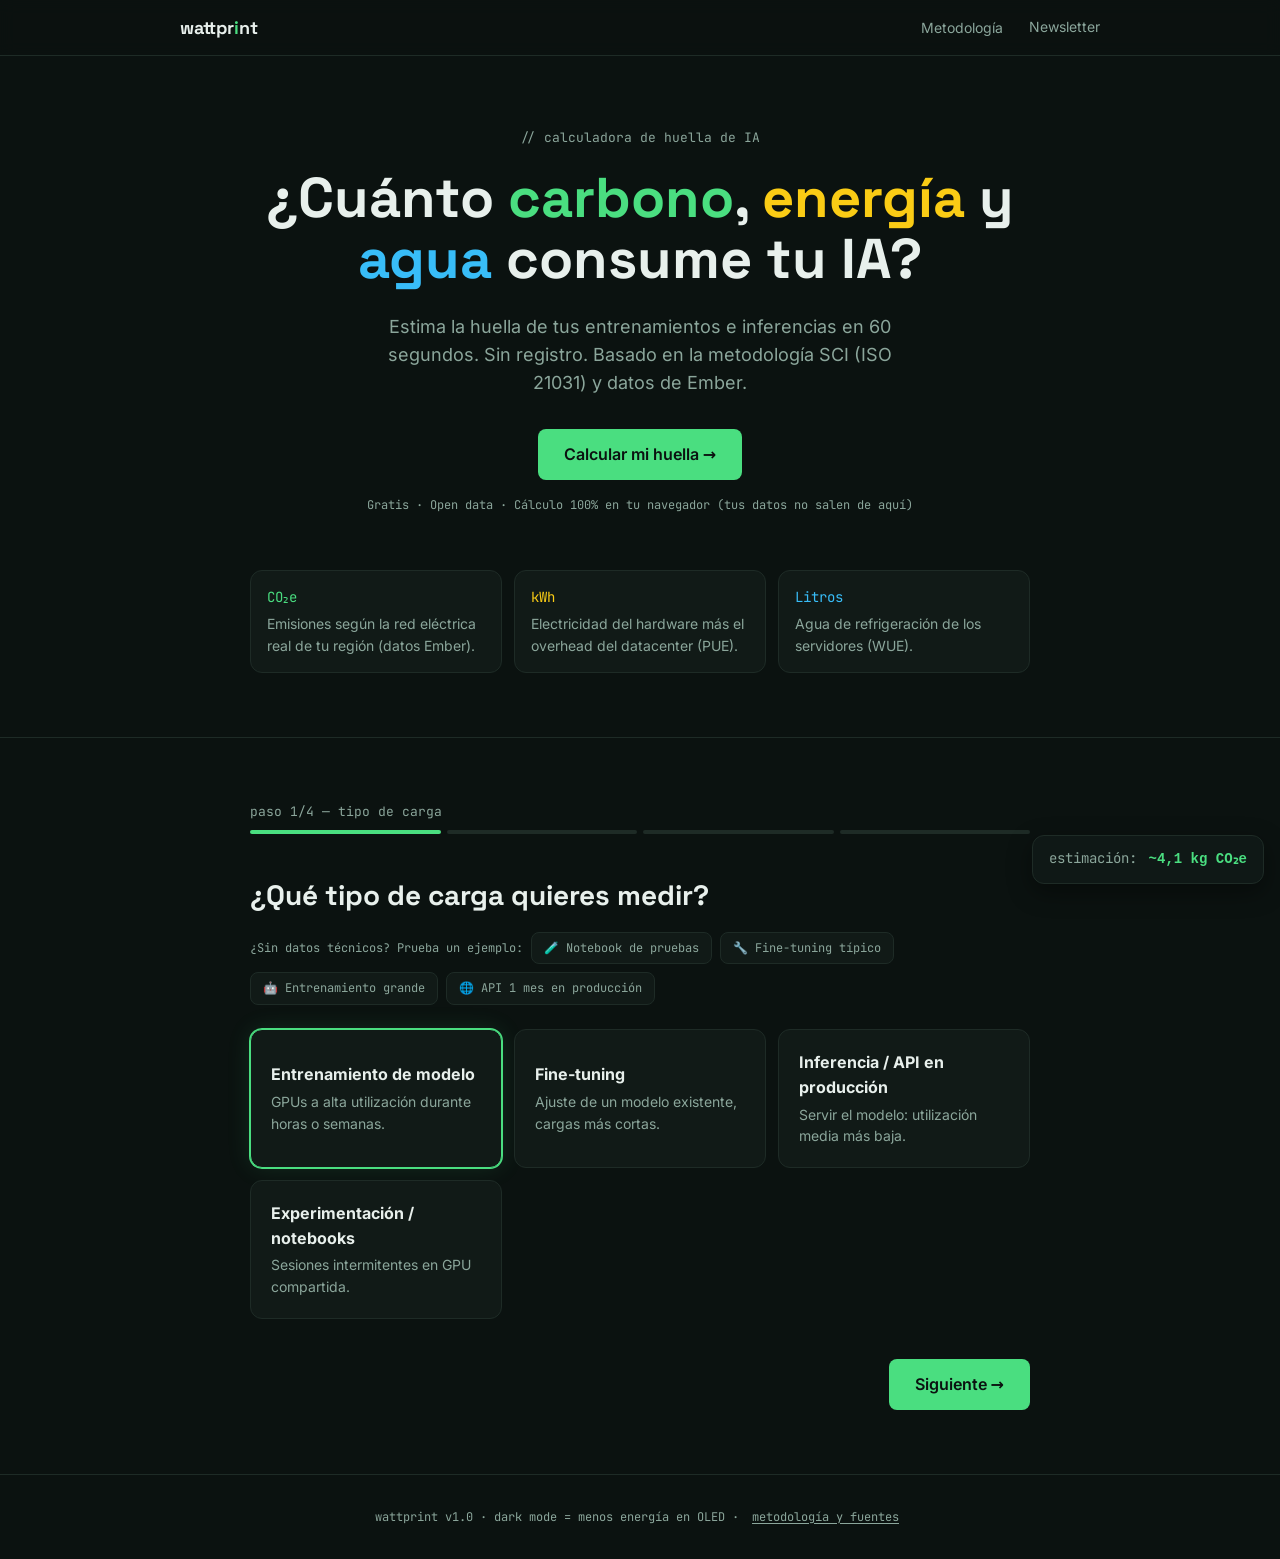
==== tool/wattprint/index.html @ bdf2b1b6 "Portfolio con enfoque maker: proyectos con imágenes, taller de productos propios y gobernanza como c" ====
<!DOCTYPE html>
<html lang="es">
<head>
<meta charset="UTF-8" />
<meta name="viewport" content="width=device-width, initial-scale=1.0" />
<title>Wattprint — ¿Cuánto carbono, energía y agua consume tu IA?</title>
<meta name="description" content="Calcula la huella de carbono, energía y agua de tus entrenamientos e inferencias de IA en 60 segundos. Sin registro. Basado en la metodología SCI (ISO 21031) y datos de Ember." />
<meta property="og:title" content="Wattprint — la huella de carbono, energía y agua de tu IA" />
<meta property="og:description" content="Calcula cuánto CO₂e, kWh y litros de agua consume tu carga de IA en 60 segundos. Gratis, sin registro, datos de Ember y Uptime Institute." />
<meta property="og:type" content="website" />
<meta name="twitter:card" content="summary" />
<meta name="theme-color" content="#0B1210" />
<link rel="icon" href="data:image/svg+xml,%3Csvg xmlns='http://www.w3.org/2000/svg' viewBox='0 0 32 32'%3E%3Crect width='32' height='32' rx='7' fill='%230B1210'/%3E%3Cpath d='M17.5 4 8 18h6l-1.5 10L22 13h-6l1.5-9z' fill='%234ADE80'/%3E%3C/svg%3E" />

<!-- ============================================================
     WATTPRINT · v1.0 producción
     ─ Sin frameworks en runtime: CSS propio con design tokens.
     ─ Datos de intensidad de carbono: Ember (Global/European
       Electricity Review, año de datos 2023–2024). Cada valor
       lleva su vintage en DATA.REGIONS y en el modal.
     ─ PUE: Uptime Institute Global Survey 2025 (media 1,54;
       hyperscale 1,08–1,12). WUE: media sectorial 1,9 L/kWh
       (EESI); hyperscale ~0,49–0,80 (Microsoft/Google).
     ─ Gamificación: medallas por nivel de huella + retos con
       reducción en tiempo real.
     ============================================================ -->

<!-- Tipografías (única dependencia externa; con fallbacks del sistema) -->
<link rel="stylesheet" href="/assets/fonts/fonts.css"/>

<style>
/* ============================================================
   1 · DESIGN TOKENS
============================================================ */
:root{
  --base:#0B1210; --surface:#111A17; --line:#1E2B26;
  --ink:#E8F0EC; --muted:#8BA69B;
  --carbon:#4ADE80; --energy:#FACC15; --water:#38BDF8; --alert:#F87171;
  --f-display:"Space Grotesk",system-ui,sans-serif;
  --f-body:Inter,system-ui,sans-serif;
  --f-mono:"JetBrains Mono",ui-monospace,monospace;
  --r-lg:12px; --r-md:8px;
  color-scheme:dark;
}

/* ============================================================
   2 · RESET + BASE
============================================================ */
*{ box-sizing:border-box; margin:0; }
html{ scroll-behavior:smooth; }
body{ background:var(--base); color:var(--ink); font-family:var(--f-body);
      line-height:1.55; -webkit-font-smoothing:antialiased; }
button{ font:inherit; color:inherit; background:none; border:0; cursor:pointer; }
input,select{ font:inherit; color:inherit; }
:focus-visible{ outline:2px solid var(--carbon); outline-offset:2px; border-radius:6px; }
.mono{ font-family:var(--f-mono); }
.muted{ color:var(--muted); }
.wrap{ max-width:820px; margin:0 auto; padding:0 20px; }

/* ============================================================
   3 · COMPONENTES
============================================================ */
/* Navbar */
.nav{ position:fixed; inset:0 0 auto 0; z-index:40; height:56px;
  background:color-mix(in srgb,var(--base) 82%,transparent);
  backdrop-filter:blur(8px); border-bottom:1px solid var(--line); }
.nav-in{ max-width:960px; margin:0 auto; height:100%; padding:0 20px;
  display:flex; align-items:center; justify-content:space-between; }
.logo{ font-family:var(--f-display); font-weight:700; font-size:18px; letter-spacing:-.01em; }
.logo i{ color:var(--carbon); font-style:normal; }
.nav-links{ display:flex; gap:20px; font-size:14px; color:var(--muted); }
.nav-links a,.nav-links button{ color:inherit; text-decoration:none; transition:color .15s; }
.nav-links a:hover,.nav-links button:hover{ color:var(--ink); }

/* Botones */
.btn{ display:inline-block; border-radius:var(--r-md); padding:13px 26px;
  font-weight:600; transition:filter .15s, transform .1s; text-decoration:none; }
.btn:active{ transform:scale(.98); }
.btn-primary{ background:var(--carbon); color:var(--base); }
.btn-primary:hover{ filter:brightness(1.1); }
.btn-ghost{ border:1px solid var(--line); color:var(--muted); }
.btn-ghost:hover{ color:var(--ink); border-color:var(--muted); }

/* Tarjetas */
.card{ background:var(--surface); border:1px solid var(--line); border-radius:var(--r-lg); }
.pick{ transition:border-color .18s, box-shadow .18s, transform .18s; cursor:pointer; text-align:left; }
.pick:hover{ border-color:var(--muted); transform:translateY(-1px); }
.pick[aria-pressed="true"]{ border-color:var(--carbon);
  box-shadow:0 0 0 1px var(--carbon), 0 0 24px rgba(74,222,128,.12); }

/* Grids responsivas */
.grid-2{ display:grid; grid-template-columns:repeat(auto-fit,minmax(240px,1fr)); gap:12px; }
.grid-3{ display:grid; grid-template-columns:repeat(auto-fit,minmax(160px,1fr)); gap:12px; }

/* Glow de métricas */
.glow-c{ text-shadow:0 0 32px rgba(74,222,128,.35); }
.glow-e{ text-shadow:0 0 32px rgba(250,204,21,.30); }
.glow-w{ text-shadow:0 0 32px rgba(56,189,248,.30); }
.t-carbon{ color:var(--carbon);} .t-energy{ color:var(--energy);}
.t-water{ color:var(--water);}  .t-alert{ color:var(--alert);}

/* Slider */
input[type=range]{ -webkit-appearance:none; appearance:none; width:100%; height:4px; border-radius:99px;
  background:linear-gradient(to right,var(--carbon) var(--fill,50%),var(--line) var(--fill,50%)); outline:none; }
input[type=range]::-webkit-slider-thumb{ -webkit-appearance:none; width:22px; height:22px; border-radius:50%;
  background:var(--base); border:2px solid var(--carbon); cursor:grab; box-shadow:0 0 12px rgba(74,222,128,.4); }
input[type=range]::-moz-range-thumb{ width:22px; height:22px; border-radius:50%;
  background:var(--base); border:2px solid var(--carbon); cursor:grab; }

/* Pasos */
.step{ display:none; animation:fadeUp .25s ease both; }
.step.active{ display:block; }
@keyframes fadeUp{ from{opacity:0; transform:translateY(8px);} to{opacity:1; transform:none;} }
.prog{ height:4px; flex:1; border-radius:99px; background:var(--line); transition:background .3s; }
.prog.on{ background:var(--carbon); }

/* Resultados */
#results{ display:none; }
#results.show{ display:block; animation:fadeUp .35s ease both; }
.metric{ text-align:center; padding:24px 16px; }
.metric b{ font-family:var(--f-mono); font-weight:700; font-size:clamp(34px,6vw,48px); display:block; }
.metric span{ font-family:var(--f-mono); font-size:13px; color:var(--muted); margin-top:6px; display:block; }
.metric small{ font-family:var(--f-mono); font-size:12px; display:block; margin-top:4px; min-height:16px; }

/* Medalla */
.badge{ display:flex; gap:16px; align-items:center; padding:20px 24px; margin-top:14px; }
.badge .ico{ font-size:34px; }
.badge h3{ font-family:var(--f-display); font-size:19px; }
.badge p{ font-size:14px; color:var(--muted); }

/* Retos */
.challenge{ display:flex; gap:12px; align-items:flex-start; padding:14px 16px;
  border:1px solid var(--line); border-radius:var(--r-md); cursor:pointer;
  transition:border-color .15s, background .15s; }
.challenge:hover{ border-color:var(--muted); }
.challenge.on{ border-color:var(--carbon); background:rgba(74,222,128,.05); }
.challenge input{ margin-top:3px; accent-color:var(--carbon); width:16px; height:16px; }
.challenge b{ font-size:14px; font-weight:600; display:block; }
.challenge span{ font-size:13px; color:var(--muted); }
.challenge .save{ margin-left:auto; font-family:var(--f-mono); font-size:12px;
  color:var(--carbon); white-space:nowrap; padding-top:3px; }

/* Toast de reto superado */
#toast{ position:fixed; left:50%; bottom:88px; transform:translate(-50%,20px); z-index:60;
  background:var(--surface); border:1px solid var(--carbon); border-radius:var(--r-md);
  padding:12px 20px; font-family:var(--f-mono); font-size:14px; opacity:0;
  pointer-events:none; transition:opacity .25s, transform .25s; box-shadow:0 8px 30px rgba(0,0,0,.5); }
#toast.show{ opacity:1; transform:translate(-50%,0); }

/* Sticky live */
#live{ position:fixed; right:16px; bottom:16px; z-index:30; padding:12px 16px;
  background:color-mix(in srgb,var(--surface) 92%,transparent); backdrop-filter:blur(6px);
  border:1px solid var(--line); border-radius:var(--r-lg);
  font-family:var(--f-mono); font-size:14px; box-shadow:0 8px 24px rgba(0,0,0,.4);
  transition:opacity .2s, border-color .3s; }
#live.saving{ border-color:var(--carbon); }

/* Modal */
.modal-backdrop{ position:fixed; inset:0; z-index:50; display:none; padding:16px;
  align-items:center; justify-content:center;
  background:rgba(11,18,16,.82); backdrop-filter:blur(4px); }
.modal-backdrop.open{ display:flex; animation:fadeUp .2s ease both; }
.modal{ max-width:560px; width:100%; max-height:82vh; overflow-y:auto; padding:28px; }
.modal h3{ font-family:var(--f-display); font-size:20px; }
.modal .src{ font-size:13.5px; color:var(--muted); line-height:1.65; }
.modal .src strong{ color:var(--ink); }
.modal code{ font-family:var(--f-mono); font-size:12.5px; }
.modal table{ width:100%; border-collapse:collapse; font-family:var(--f-mono); font-size:12px; margin:10px 0; }
.modal td{ padding:4px 6px; border-bottom:1px solid var(--line); color:var(--muted); }
.modal td:last-child{ text-align:right; color:var(--ink); }

/* Formularios */
.field{ background:var(--base); border:1px solid var(--line); border-radius:var(--r-md);
  padding:12px 16px; width:100%; }
.field::placeholder{ color:color-mix(in srgb,var(--muted) 60%,transparent); }
.field:focus{ border-color:var(--carbon); outline:none; }
select.field{ appearance:none; font-family:var(--f-mono); font-size:14px; }

/* Utilidades varias */
.eyebrow{ font-family:var(--f-mono); font-size:13px; color:var(--muted); }
.h1{ font-family:var(--f-display); font-weight:700; font-size:clamp(34px,6.4vw,56px); line-height:1.08; }
.h2{ font-family:var(--f-display); font-weight:700; font-size:clamp(22px,4vw,28px); }
section{ padding:64px 0; }
.bt{ border-top:1px solid var(--line); }
.hidden{ display:none !important; }
.chip{ font-family:var(--f-mono); font-size:12px; padding:6px 12px;
  background:var(--surface); border:1px solid var(--line); border-radius:var(--r-md);
  color:var(--muted); transition:color .15s,border-color .15s; }
.chip:hover{ color:var(--ink); border-color:var(--muted); }

@media (prefers-reduced-motion: reduce){
  *{ animation:none !important; transition:none !important; }
  html{ scroll-behavior:auto; }
}
</style>
</head>

<body>

<!-- ============================================================ NAVBAR -->
<header class="nav">
  <div class="nav-in">
    <a href="#" class="logo" style="text-decoration:none;color:var(--ink)">wattpr<i>i</i>nt</a>
    <nav class="nav-links">
      <button data-open-method>Metodología</button>
      <a href="#newsletter">Newsletter</a>
    </nav>
  </div>
</header>

<!-- ============================================================ HERO -->
<section style="padding-top:128px">
  <div class="wrap" style="text-align:center">
    <p class="eyebrow" style="margin-bottom:20px">// calculadora de huella de IA</p>
    <h1 class="h1">¿Cuánto <span class="t-carbon">carbono</span>, <span class="t-energy">energía</span> y <span class="t-water">agua</span> consume tu IA?</h1>
    <p class="muted" style="font-size:18px;max-width:560px;margin:24px auto 0">
      Estima la huella de tus entrenamientos e inferencias en 60 segundos.
      Sin registro. Basado en la metodología SCI (ISO 21031) y datos de Ember.
    </p>
    <a href="#calc" class="btn btn-primary" style="margin-top:32px">Calcular mi huella →</a>
    <p class="mono muted" style="font-size:12px;margin-top:16px">
      Gratis · Open data · Cálculo 100% en tu navegador (tus datos no salen de aquí)
    </p>

    <div class="grid-3" style="margin-top:56px;text-align:left">
      <div class="card" style="padding:16px">
        <p class="mono t-carbon" style="font-size:14px">CO₂e</p>
        <p class="muted" style="font-size:14px;margin-top:4px">Emisiones según la red eléctrica real de tu región (datos Ember).</p>
      </div>
      <div class="card" style="padding:16px">
        <p class="mono t-energy" style="font-size:14px">kWh</p>
        <p class="muted" style="font-size:14px;margin-top:4px">Electricidad del hardware más el overhead del datacenter (PUE).</p>
      </div>
      <div class="card" style="padding:16px">
        <p class="mono t-water" style="font-size:14px">Litros</p>
        <p class="muted" style="font-size:14px;margin-top:4px">Agua de refrigeración de los servidores (WUE).</p>
      </div>
    </div>
  </div>
</section>

<!-- ============================================================ CALCULADORA -->
<section id="calc" class="bt">
  <div class="wrap">
    <p id="stepLabel" class="eyebrow" style="margin-bottom:8px">paso 1/4 — tipo de carga</p>
    <div style="display:flex;gap:6px;margin-bottom:40px" aria-hidden="true">
      <div class="prog on"></div><div class="prog"></div><div class="prog"></div><div class="prog"></div>
    </div>

    <!-- PASO 1 · workload -->
    <div class="step active" data-step="1">
      <h2 class="h2">¿Qué tipo de carga quieres medir?</h2>
      <div style="display:flex;flex-wrap:wrap;gap:8px;align-items:center;margin-top:14px">
        <span class="mono muted" style="font-size:12px">¿Sin datos técnicos? Prueba un ejemplo:</span>
        <button class="chip" data-preset="0">🧪 Notebook de pruebas</button>
        <button class="chip" data-preset="1">🔧 Fine-tuning típico</button>
        <button class="chip" data-preset="2">🤖 Entrenamiento grande</button>
        <button class="chip" data-preset="3">🌐 API 1 mes en producción</button>
      </div>
      <div class="grid-2" style="margin-top:24px" role="group" aria-label="Tipo de carga">
        <button class="pick card" style="padding:20px" data-workload="Entrenamiento" data-util="0.85" aria-pressed="true">
          <b>Entrenamiento de modelo</b>
          <span class="muted" style="font-size:14px;display:block;margin-top:4px">GPUs a alta utilización durante horas o semanas.</span>
        </button>
        <button class="pick card" style="padding:20px" data-workload="Fine-tuning" data-util="0.70" aria-pressed="false">
          <b>Fine-tuning</b>
          <span class="muted" style="font-size:14px;display:block;margin-top:4px">Ajuste de un modelo existente, cargas más cortas.</span>
        </button>
        <button class="pick card" style="padding:20px" data-workload="Inferencia" data-util="0.40" aria-pressed="false">
          <b>Inferencia / API en producción</b>
          <span class="muted" style="font-size:14px;display:block;margin-top:4px">Servir el modelo: utilización media más baja.</span>
        </button>
        <button class="pick card" style="padding:20px" data-workload="Experimentación" data-util="0.55" aria-pressed="false">
          <b>Experimentación / notebooks</b>
          <span class="muted" style="font-size:14px;display:block;margin-top:4px">Sesiones intermitentes en GPU compartida.</span>
        </button>
      </div>
    </div>

    <!-- PASO 2 · hardware + duración -->
    <div class="step" data-step="2">
      <h2 class="h2">¿En qué hardware corre y cuánto tiempo?</h2>
      <p class="mono muted" style="font-size:12px;margin-top:8px">💡 ¿No conoces el hardware? Elige "No lo sé": usamos una GPU media y el resultado sigue siendo útil.</p>
      <div class="grid-3" style="margin-top:24px" role="group" aria-label="Hardware">
        <button class="pick card" style="padding:16px" data-gpu="NVIDIA H100" data-w="700" aria-pressed="false">
          <b style="font-size:14px">NVIDIA H100</b><span class="mono muted" style="font-size:12px;display:block;margin-top:4px">TDP 700 W</span>
        </button>
        <button class="pick card" style="padding:16px" data-gpu="NVIDIA A100" data-w="400" aria-pressed="true">
          <b style="font-size:14px">NVIDIA A100</b><span class="mono muted" style="font-size:12px;display:block;margin-top:4px">TDP 400 W</span>
        </button>
        <button class="pick card" style="padding:16px" data-gpu="NVIDIA V100" data-w="300" aria-pressed="false">
          <b style="font-size:14px">NVIDIA V100</b><span class="mono muted" style="font-size:12px;display:block;margin-top:4px">TDP 300 W</span>
        </button>
        <button class="pick card" style="padding:16px" data-gpu="NVIDIA T4" data-w="70" aria-pressed="false">
          <b style="font-size:14px">NVIDIA T4</b><span class="mono muted" style="font-size:12px;display:block;margin-top:4px">TDP 70 W</span>
        </button>
        <button class="pick card" style="padding:16px" data-gpu="Instancia CPU" data-w="150" aria-pressed="false">
          <b style="font-size:14px">Instancia CPU</b><span class="mono muted" style="font-size:12px;display:block;margin-top:4px">~150 W</span>
        </button>
        <button class="pick card" style="padding:16px" data-gpu="GPU media" data-w="300" aria-pressed="false">
          <b style="font-size:14px">No lo sé</b><span class="mono muted" style="font-size:12px;display:block;margin-top:4px">media ~300 W</span>
        </button>
      </div>

      <div class="card" style="display:flex;align-items:center;justify-content:space-between;padding:16px;margin-top:16px">
        <div>
          <b style="font-size:14px">Unidades en paralelo</b>
          <p class="muted" style="font-size:12px">GPUs o instancias simultáneas</p>
        </div>
        <div style="display:flex;align-items:center;gap:12px">
          <button id="unitsMinus" class="mono" style="width:36px;height:36px;border:1px solid var(--line);border-radius:var(--r-md)" aria-label="Menos unidades">−</button>
          <span id="unitsVal" class="mono" style="font-weight:700;font-size:18px;min-width:44px;text-align:center">1</span>
          <button id="unitsPlus" class="mono" style="width:36px;height:36px;border:1px solid var(--line);border-radius:var(--r-md)" aria-label="Más unidades">+</button>
        </div>
      </div>

      <div style="margin-top:32px">
        <div style="display:flex;justify-content:space-between;align-items:flex-end;margin-bottom:12px">
          <label for="hours" style="font-size:14px;font-weight:500">Horas de ejecución</label>
          <span id="hoursVal" class="mono" style="font-weight:700;font-size:24px">24 h</span>
        </div>
        <input id="hours" type="range" min="0" max="100" value="47" aria-label="Horas de ejecución" />
        <div class="mono muted" style="display:flex;justify-content:space-between;font-size:12px;margin-top:8px">
          <span>1 h</span><span>24 h</span><span>1 semana</span><span>1 mes</span>
        </div>
      </div>
    </div>

    <!-- PASO 3 · región -->
    <div class="step" data-step="3">
      <h2 class="h2">¿Dónde está el datacenter?</h2>
      <p class="muted" style="margin-top:8px">La intensidad de la red eléctrica local cambia el resultado hasta 20×. Fuente: Ember.</p>
      <p class="mono muted" style="font-size:12px;margin-top:6px">💡 ¿Usas APIs de OpenAI/Anthropic o no lo sabes? "EE. UU. Este (Virginia)" o "Media global" son buenas aproximaciones.</p>
      <select id="region" class="field" style="margin-top:28px" aria-label="Región del datacenter"></select>
    </div>

    <!-- PASO 4 · tipo de datacenter -->
    <div class="step" data-step="4">
      <h2 class="h2">¿Qué tipo de datacenter?</h2>
      <p class="muted" style="margin-top:8px">La eficiencia energética (PUE) y de agua (WUE) varía mucho entre operadores.</p>
      <p class="mono muted" style="font-size:12px;margin-top:6px">💡 Regla simple: AWS, Google Cloud o Azure → "Cloud hyperscale". Servidores propios o proveedor local → "Datacenter medio".</p>
      <div class="grid-2" style="margin-top:28px" role="group" aria-label="Tipo de datacenter">
        <button class="pick card" style="padding:20px" data-dc="Cloud hyperscale" data-pue="1.12" data-wue="0.65" aria-pressed="true">
          <b>Cloud hyperscale</b>
          <span class="muted" style="font-size:14px;display:block;margin-top:4px">AWS, Google Cloud, Azure…</span>
          <span class="mono muted" style="font-size:12px;display:block;margin-top:6px">PUE 1,12 · WUE 0,65 L/kWh</span>
        </button>
        <button class="pick card" style="padding:20px" data-dc="Datacenter medio" data-pue="1.54" data-wue="1.9" aria-pressed="false">
          <b>Datacenter medio / on-prem</b>
          <span class="muted" style="font-size:14px;display:block;margin-top:4px">Colocation o sala propia típica.</span>
          <span class="mono muted" style="font-size:12px;display:block;margin-top:6px">PUE 1,54 · WUE 1,9 L/kWh</span>
        </button>
      </div>
    </div>

    <!-- Navegación -->
    <div style="display:flex;justify-content:space-between;align-items:center;margin-top:40px">
      <button id="btnBack" class="muted" style="visibility:hidden">← Atrás</button>
      <button id="btnNext" class="btn btn-primary">Siguiente →</button>
    </div>
  </div>
</section>

<!-- Sticky: estimación en vivo (aparece al llegar a la calculadora) -->
<div id="live" aria-live="polite" style="opacity:0;pointer-events:none">
  <span class="muted">estimación:</span>
  <b id="livekg" class="t-carbon" style="margin-left:4px">—</b>
  <span id="liveSave" class="t-carbon hidden" style="font-size:12px;display:block;margin-top:2px"></span>
</div>

<!-- Toast de gamificación -->
<div id="toast" role="status"></div>

<!-- ============================================================ RESULTADOS -->
<section id="results" class="bt">
  <div class="wrap">
    <div style="display:flex;flex-wrap:wrap;gap:12px;align-items:center">
      <h2 class="h2">La huella de tu carga</h2>
      <button id="editInputs" class="chip"><span id="inputsChip">—</span> ✎</button>
    </div>

    <!-- Medalla -->
    <div id="badge" class="badge card">
      <div class="ico" id="badgeIco">🌿</div>
      <div>
        <h3 id="badgeName">—</h3>
        <p id="badgeMsg">—</p>
        <p id="badgeNext" class="mono muted" style="font-size:12px;margin-top:6px"></p>
      </div>
    </div>

    <!-- Tríptico -->
    <div class="grid-3" style="margin-top:14px">
      <div class="metric card">
        <b id="rCO2" class="t-carbon glow-c">0</b><span>kg CO₂e</span>
        <small id="dCO2" class="t-carbon"></small>
      </div>
      <div class="metric card">
        <b id="rKWH" class="t-energy glow-e">0</b><span>kWh</span>
        <small id="dKWH" class="t-energy"></small>
      </div>
      <div class="metric card">
        <b id="rH2O" class="t-water glow-w">0</b><span>litros de agua</span>
        <small id="dH2O" class="t-water"></small>
      </div>
    </div>

    <!-- Equivalencias gamificadas -->
    <div class="card" style="padding:24px;margin-top:14px">
      <p class="eyebrow" style="margin-bottom:16px">// esto equivale a…</p>
      <ul id="eqList" style="list-style:none;display:grid;gap:12px;font-size:17px"></ul>
    </div>

    <!-- Retos -->
    <div class="card" style="padding:24px;margin-top:14px">
      <div style="display:flex;flex-wrap:wrap;justify-content:space-between;align-items:baseline;gap:8px">
        <b>Retos de optimización</b>
        <span id="totalSave" class="mono t-carbon" style="font-size:14px"></span>
      </div>
      <p class="muted" style="font-size:14px;margin-top:4px">Marca los que podrías aplicar y mira caer tu huella en tiempo real.</p>
      <div id="challenges" style="display:grid;gap:10px;margin-top:16px"></div>
    </div>

    <!-- Acciones -->
    <div style="display:flex;flex-wrap:wrap;gap:12px;margin-top:32px">
      <button id="btnCard" class="btn btn-primary">Descargar tarjeta para compartir</button>
      <button id="btnLink" class="btn btn-ghost">Copiar enlace del resultado</button>
      <button id="btnCopy" class="btn btn-ghost">Copiar resultados</button>
      <button id="btnReset" class="btn btn-ghost">Nueva estimación</button>
      <button id="btnSci" class="mono muted" style="font-size:14px;text-decoration:underline;text-underline-offset:4px">Ver el cálculo completo</button>
    </div>

    <!-- Desglose SCI -->
    <div id="sciPanel" class="hidden card mono" style="background:var(--base);padding:20px;margin-top:16px;font-size:14px;line-height:1.9">
      <p class="muted">// SCI = ((E × I) + M) por R</p>
      <p>E (energía) = <span id="sE" class="t-energy">—</span> kWh</p>
      <p>I (intensidad regional) = <span id="sI" class="t-carbon">—</span> gCO₂eq/kWh</p>
      <p>M (embodied amortizado) = <span id="sM" class="muted">—</span> kg CO₂e</p>
      <p>R (unidad funcional) = 1 ejecución</p>
      <p style="border-top:1px solid var(--line);padding-top:8px;margin-top:8px">
        SCI ≈ <b id="sTotal" class="t-carbon">—</b> kg CO₂e / ejecución</p>
    </div>

    <!-- Newsletter -->
    <div id="newsletter" class="card" style="border-color:color-mix(in srgb,var(--carbon) 60%,transparent);padding:28px;margin-top:40px">
      <h3 class="h2" style="font-size:20px">Esto es solo la foto de hoy.</h3>
      <p class="muted" style="margin-top:8px">Cada semana: cómo reducir la huella de carbono, energía y agua de la IA. Directo, técnico, sin humo.</p>
      <form id="nlForm" style="display:flex;flex-wrap:wrap;gap:12px;margin-top:20px">
        <input id="nlEmail" name="email" type="email" required placeholder="tu@email.com" class="field" style="flex:1;min-width:220px" autocomplete="email" />
        <button id="nlBtn" class="btn btn-primary" type="submit">Suscribirme</button>
      </form>
      <p id="nlMsg" class="mono muted" style="font-size:12px;margin-top:12px">Sin spam. Baja cuando quieras.</p>
    </div>
  </div>
</section>

<!-- Footer -->
<footer class="bt" style="padding:32px 0;text-align:center">
  <p class="mono muted" style="font-size:12px">
    wattprint v1.0 · dark mode = menos energía en OLED ·
    <button data-open-method style="text-decoration:underline;text-underline-offset:2px">metodología y fuentes</button>
  </p>
</footer>

<!-- ============================================================ MODAL METODOLOGÍA -->
<div id="methodModal" class="modal-backdrop" role="dialog" aria-modal="true" aria-labelledby="methodTitle">
  <div class="modal card">
    <div style="display:flex;justify-content:space-between;align-items:flex-start">
      <h3 id="methodTitle">Metodología y fuentes</h3>
      <button id="closeMethod" class="muted" style="font-size:24px;line-height:1" aria-label="Cerrar">×</button>
    </div>
    <div class="src" style="margin-top:16px;display:grid;gap:12px">
      <p><strong>Energía:</strong> <code class="t-energy">kWh = TDP(W) × unidades × horas × utilización ÷ 1000 × PUE</code>. TDP según especificación del fabricante (NVIDIA). Utilización media por tipo de carga (0,40–0,85).</p>
      <p><strong>PUE:</strong> media sectorial <strong>1,54</strong> (Uptime Institute, Global Data Center Survey 2025). Flotas hyperscale: 1,08–1,12 (Google informa 1,10 de media de flota). Usamos 1,12 para "cloud hyperscale" y 1,54 para "datacenter medio".</p>
      <p><strong>Carbono:</strong> <code class="t-carbon">kg CO₂e = kWh × intensidad regional ÷ 1000</code>. Intensidades de <strong>Ember</strong> (Global/European Electricity Review; año de datos entre paréntesis en la tabla). Las regiones cloud sub-nacionales (p. ej. Virginia, Oregón) son aproximaciones de su sub-red marcadas con ≈; para producción con SLA de datos, conecta el dataset anual descargable de Ember o electricityMaps.</p>
      <div id="srcTable"></div>
      <p><strong>Agua:</strong> <code class="t-water">litros = kWh_IT × WUE</code>. Media sectorial ≈ <strong>1,9 L/kWh</strong> (EESI, 2024). Hyperscale: Google 0,80 · Microsoft 0,49 L/kWh (informes de sostenibilidad 2024) → usamos 0,65 como media hyperscale.</p>
      <p><strong>Embodied (M):</strong> ≈ <strong>300 kg CO₂e por acelerador</strong> (chip + placa + parte proporcional de servidor), amortizado en 6 años. Orden de magnitud a partir de Luccioni et al. (2022) y Semiconductor Climate Consortium (2025: 20–25 kg solo el chip avanzado).</p>
      <p><strong>Equivalencias:</strong> coche gasolina ≈170 g CO₂/km · carga de smartphone ≈0,0127 kWh (EPA) · árbol ≈21 kg CO₂/año absorbidos · ducha 10 min ≈60 L · hogar medio ≈270 kWh/mes.</p>
      <p><strong>Retos:</strong> región limpia (recalcula con Noruega, 30 g/kWh) · hyperscale (PUE 1,54→1,12, WUE 1,9→0,65) · auto-scaling/right-sizing −25% energía · precisión mixta/cuantización −30% energía · carbon-aware scheduling −15% intensidad (rango conservador de la literatura de demand shifting).</p>
      <p style="border-top:1px solid var(--line);padding-top:12px">Estimaciones de orden de magnitud, no medición certificada. Marco conceptual: especificación SCI (ISO/IEC 21031). Contenido formativo derivado del material CC-BY 4.0 de la Green Software Foundation (learn.greensoftware.foundation). Proyecto independiente, no afiliado a la GSF ni a los proveedores citados.</p>
    </div>
  </div>
</div>

<script>
'use strict';
/* ============================================================
   0 · CONFIGURACIÓN — edita solo este bloque para conectar
       tu proveedor de newsletter.
   ─ Buttondown:  endpoint:'https://buttondown.com/api/emails/embed-subscribe/TU_USUARIO'
                  (acepta POST de formulario; fieldName:'email')
   ─ Formspree:   endpoint:'https://formspree.io/f/TU_ID'
   ─ Beehiiv:     su API requiere clave secreta → usa un webhook
                  intermedio (Make/Zapier/Cloudflare Worker) y pon
                  aquí la URL del webhook.
   Si endpoint queda vacío, el formulario funciona en modo demo.
============================================================ */
const CONFIG = {
  newsletter: {
    endpoint: '',            // ← pega aquí tu URL
    fieldName: 'email',      // nombre del campo que espera tu proveedor
    extraFields: {},         // p. ej. { tag: 'wattprint' }
  },
  shareUrl: 'wattprint.app', // URL impresa en la tarjeta PNG
};

/* ============================================================
   1 · DATOS — intensidades de carbono (Ember) y constantes
   Cada región: [nombre, gCO2/kWh, 'año de datos', aproximada?]
============================================================ */
const DATA = {
  REGIONS: [
    ['Media global',            473, '2024', false],
    ['Noruega',                   30, '2023', false],
    ['Suecia',                    41, '2023', false],
    ['Francia',                   56, '2023', false],
    ['EE. UU. Oeste (Oregón) ≈', 130, '2023', true ],
    ['España',                   174, '2023', false],
    ['Media UE',                 213, '2024', false],
    ['Reino Unido',              238, '2023', false],
    ['Irlanda ≈',                290, '2023', true ],
    ['EE. UU. Este (Virginia) ≈',360, '2023', true ],
    ['Alemania',                 371, '2023', false],
    ['Singapur',                 417, '2023', false],
    ['Japón ≈',                  460, '2023', true ],
    ['China',                    560, '2024', false],
    ['India',                    632, '2022', false],
    ['Polonia',                  662, '2023', false],
  ],
  CLEANEST: 30,          // Noruega — usada por el reto "región limpia"
  PUE_AVG: 1.54,         // Uptime Institute 2025
  PUE_HYPER: 1.12,       // flotas hyperscale (Google ~1,10)
  WUE_AVG: 1.9,          // EESI 2024
  WUE_HYPER: 0.65,       // media Google 0,80 / Microsoft 0,49
  EMBODIED_KG: 300,      // kg CO2e por acelerador (ver metodología)
  LIFE_HOURS: 6*365*24,  // vida útil 6 años
  EQ: { car:170, phone:0.0127, tree:21, shower:60, homeMonth:270 },
};

/* Retos: id, título, descripción, tipo de efecto y factor */
const CHALLENGES = [
  { id:'region', t:'Mover a la región más limpia', d:'Ejecutar en una red baja en carbono (p. ej. Noruega, 30 g/kWh).',
    fx:{ type:'intensity-clean' } },
  { id:'hyper',  t:'Migrar a cloud hyperscale eficiente', d:'PUE 1,54 → 1,12 y WUE 1,9 → 0,65 L/kWh.',
    fx:{ type:'dc-hyper' } },
  { id:'auto',   t:'Auto-scaling y right-sizing', d:'Apagar y dimensionar instancias según demanda real.',
    fx:{ type:'energy', mult:0.75 } },
  { id:'quant',  t:'Precisión mixta / cuantización', d:'FP16-INT8 donde no penalice la calidad del modelo.',
    fx:{ type:'energy', mult:0.70 } },
  { id:'sched',  t:'Carbon-aware scheduling', d:'Programar la carga en las horas más limpias de la red.',
    fx:{ type:'intensity', mult:0.85 } },
];

/* Medallas por nivel de huella (kg CO2e) */
const BADGES = [
  { max:1,        ico:'🪶', name:'Huella pluma',                     color:'var(--carbon)', msg:'Impacto mínimo. Nivel eficiencia máxima: comparte cómo lo haces.' },
  { max:20,       ico:'🌿', name:'Código verde',                     color:'var(--carbon)', msg:'Buen trabajo. Estás por debajo de la mayoría de cargas equivalentes.' },
  { max:200,      ico:'⚡', name:'Zona ámbar',                       color:'var(--energy)', msg:'Hay margen claro de mejora. Prueba los retos de optimización.' },
  { max:2000,     ico:'🔥', name:'Alerta climática',                 color:'var(--alert)',  msg:'Huella alta. Optimiza tu infraestructura: los retos pueden recortarla a la mitad.' },
  { max:Infinity, ico:'🚨', name:'Impacto crítico',                  color:'var(--alert)',  msg:'Escala industrial. Región limpia + eficiencia deberían ser prioridad de ingeniería.' },
];

/* ============================================================
   2 · ESTADO
============================================================ */
const state = {
  workload:'Entrenamiento', util:0.85,
  gpu:'NVIDIA A100', watts:400, units:1, hours:24,
  intensity:473, regionName:'Media global',
  pue:DATA.PUE_HYPER, wue:DATA.WUE_HYPER, dcName:'Cloud hyperscale',
  step:1,
  active:new Set(),   // ids de retos marcados
};

/* ============================================================
   3 · MOTOR DE CÁLCULO
   opts.optimized aplica los retos activos.
============================================================ */
function compute(opts={}){
  let watts=state.watts, util=state.util, hours=state.hours,
      pue=state.pue, wue=state.wue, intensity=state.intensity;
  let energyMult=1, intensityMult=1;

  if(opts.optimized){
    for(const ch of CHALLENGES){
      if(!state.active.has(ch.id)) continue;
      const f=ch.fx;
      if(f.type==='energy')          energyMult    *= f.mult;
      if(f.type==='intensity')       intensityMult *= f.mult;
      if(f.type==='intensity-clean') intensity      = Math.min(intensity, DATA.CLEANEST);
      if(f.type==='dc-hyper'){       pue=Math.min(pue,DATA.PUE_HYPER); wue=Math.min(wue,DATA.WUE_HYPER); }
    }
  }
  const kwhIT = watts*state.units*hours*util/1000 * energyMult; // energía IT
  const kwh   = kwhIT*pue;                                      // con overhead
  const operational = kwh * intensity*intensityMult / 1000;     // kg CO2e
  const embodied = DATA.EMBODIED_KG*state.units*(hours/DATA.LIFE_HOURS);
  return { kwh, kwhIT, co2:operational+embodied, operational, embodied, water:kwhIT*wue };
}
const fmt = n =>
  n>=100 ? Math.round(n).toLocaleString('es')
: n>=1   ? (Math.round(n*10)/10).toLocaleString('es')
: n>0    ? (Math.round(n*100)/100).toLocaleString('es',{minimumFractionDigits:2})
: '0';

/* ============================================================
   4 · WIZARD (4 pasos)
============================================================ */
const $=id=>document.getElementById(id);
const steps=[...document.querySelectorAll('.step')];
const progs=[...document.querySelectorAll('.prog')];
const stepNames={1:'tipo de carga',2:'hardware',3:'región',4:'datacenter'};

function goStep(n){
  state.step=n;
  steps.forEach(s=>s.classList.toggle('active',+s.dataset.step===n));
  progs.forEach((p,i)=>p.classList.toggle('on',i<n));
  $('stepLabel').textContent=`paso ${n}/4 — ${stepNames[n]}`;
  $('btnBack').style.visibility = n===1?'hidden':'visible';
  $('btnNext').textContent = n===4?'Ver mi huella →':'Siguiente →';
}
$('btnNext').addEventListener('click',()=> state.step<4 ? goStep(state.step+1) : showResults());
$('btnBack').addEventListener('click',()=> goStep(state.step-1));
document.addEventListener('keydown',e=>{
  if(e.key==='Enter' && !e.target.matches('input[type=email],select,button,textarea')){
    e.preventDefault(); $('btnNext').click();
  }
});

/* Grupos de tarjetas seleccionables */
function bindPicks(sel,onPick){
  document.querySelectorAll(sel).forEach(btn=>{
    btn.addEventListener('click',()=>{
      btn.closest('[role=group]').querySelectorAll('.pick')
         .forEach(b=>b.setAttribute('aria-pressed','false'));
      btn.setAttribute('aria-pressed','true');
      onPick(btn); updateLive();
    });
  });
}
bindPicks('[data-workload]', b=>{ state.workload=b.dataset.workload; state.util=+b.dataset.util; });
bindPicks('[data-gpu]',      b=>{ state.gpu=b.dataset.gpu; state.watts=+b.dataset.w; });
bindPicks('[data-dc]',       b=>{ state.dcName=b.dataset.dc; state.pue=+b.dataset.pue; state.wue=+b.dataset.wue; });

/* Unidades (escala ×2 a partir de 8) */
$('unitsPlus').addEventListener('click',()=>{
  state.units=Math.min(4096, state.units<8?state.units+1:state.units*2);
  $('unitsVal').textContent=state.units; updateLive();
});
$('unitsMinus').addEventListener('click',()=>{
  state.units=Math.max(1, state.units<=8?state.units-1:state.units/2);
  $('unitsVal').textContent=state.units; updateLive();
});

/* Slider logarítmico 1h → 720h */
const hoursInput=$('hours');
const sliderToHours=v=>Math.round(Math.exp((v/100)*Math.log(720)));
function renderHours(){
  state.hours=sliderToHours(+hoursInput.value);
  $('hoursVal').textContent = state.hours>=168 ? `${Math.round(state.hours/24)} días` : `${state.hours} h`;
  hoursInput.style.setProperty('--fill',hoursInput.value+'%');
}
hoursInput.addEventListener('input',()=>{ renderHours(); updateLive(); });

/* Selector de región: se construye desde DATA (una sola fuente de verdad) */
const regionSel=$('region');
DATA.REGIONS.forEach(([name,g,yr],i)=>{
  const o=document.createElement('option');
  o.value=i; o.textContent=`${name} · ${g} g/kWh (${yr})`;
  regionSel.appendChild(o);
});
regionSel.addEventListener('change',e=>{
  const [name,g]=DATA.REGIONS[+e.target.value];
  state.intensity=g; state.regionName=name.replace(' ≈',''); updateLive();
});

/* Tabla de fuentes en el modal, generada desde los mismos datos */
$('srcTable').innerHTML = '<table>'+DATA.REGIONS.map(([n,g,yr,ap])=>
  `<tr><td>${n}${ap?' (aprox. sub-red)':''}</td><td>${g} g/kWh · Ember ${yr}</td></tr>`).join('')+'</table>';

/* ============================================================
   5 · ESTIMACIÓN EN VIVO + AHORRO POR RETOS
============================================================ */
function updateLive(){
  const base=compute(), opt=compute({optimized:true});
  $('livekg').textContent=`~${fmt(opt.co2)} kg CO₂e`;
  const saving=state.active.size>0 && opt.co2<base.co2;
  $('live').classList.toggle('saving',saving);
  $('liveSave').classList.toggle('hidden',!saving);
  if(saving) $('liveSave').textContent=`−${Math.round((1-opt.co2/base.co2)*100)}% con tus retos`;
}

/* ============================================================
   6 · RESULTADOS + GAMIFICACIÓN
============================================================ */
function countUp(el,target){
  if(matchMedia('(prefers-reduced-motion: reduce)').matches){ el.textContent=fmt(target); return; }
  const t0=performance.now(), dur=900;
  (function tick(now){
    const p=Math.min(1,(now-t0)/dur);
    el.textContent=fmt(target*(1-Math.pow(1-p,3)));
    if(p<1) requestAnimationFrame(tick);
  })(t0);
}

function renderBadge(co2){
  const i=BADGES.findIndex(x=>co2<=x.max), b=BADGES[i];
  $('badgeIco').textContent=b.ico;
  $('badgeName').textContent=b.name;
  $('badgeName').style.color=b.color;
  $('badgeMsg').textContent=b.msg;
  $('badge').style.borderColor=b.color;
  /* Progresión: cuánto falta para bajar a la medalla anterior */
  $('badgeNext').textContent = i>0
    ? `↓ A ${fmt(co2-BADGES[i-1].max)} kg CO₂e de "${BADGES[i-1].name}" — usa los retos`
    : '★ Nivel máximo de eficiencia alcanzado';
  return b;
}

function renderEquivalences(r){
  const E=DATA.EQ;
  const items=[
    ['🚗', fmt(r.co2*1000/E.car),  'km en un coche de gasolina'],
    ['📱', fmt(r.kwh/E.phone),      'cargas completas de smartphone'],
    ['🌳', fmt(r.co2/E.tree),       'árboles trabajando un año para absorberlo'],
    ['🚿', fmt(r.water/E.shower),   'duchas de 10 minutos'],
  ];
  const months=r.kwh/E.homeMonth;
  items.push(['🏠', months>=1?`${fmt(months)} meses`:`${fmt(months*30)} días`, 'de electricidad de un hogar medio']);
  $('eqList').innerHTML=items.map(([i,v,t])=>
    `<li>${i} <b>${v}</b> ${t}</li>`).join('');
}

/* Retos: render + interacción */
function renderChallenges(){
  $('challenges').innerHTML=CHALLENGES.map(ch=>`
    <label class="challenge ${state.active.has(ch.id)?'on':''}" data-ch="${ch.id}">
      <input type="checkbox" ${state.active.has(ch.id)?'checked':''} aria-label="${ch.t}">
      <div><b>${ch.t}</b><span>${ch.d}</span></div>
      <span class="save" data-save></span>
    </label>`).join('');
  document.querySelectorAll('.challenge').forEach(el=>{
    el.querySelector('input').addEventListener('change',e=>{
      const id=el.dataset.ch;
      e.target.checked ? state.active.add(id) : state.active.delete(id);
      el.classList.toggle('on',e.target.checked);
      refreshOptimized(e.target.checked);
    });
  });
  refreshOptimized(false);
}

/* Recalcula el impacto optimizado, deltas y ahorro por reto */
let baseResult=null;
function refreshOptimized(justChecked){
  const base=baseResult ?? compute();
  const opt=compute({optimized:true});
  const pct=Math.round((1-opt.co2/base.co2)*100);

  /* Deltas bajo cada métrica */
  const delta=(el,b,o,unit)=> $(el).textContent =
    o<b ? `→ ${fmt(o)} ${unit} con retos` : '';
  delta('dCO2',base.co2,opt.co2,'kg');
  delta('dKWH',base.kwh,opt.kwh,'kWh');
  delta('dH2O',base.water,opt.water,'L');

  /* Ahorro individual estimado de cada reto (marginal sobre el estado actual) */
  document.querySelectorAll('.challenge').forEach(el=>{
    const id=el.dataset.ch, had=state.active.has(id);
    if(!had) state.active.add(id);
    const withIt=compute({optimized:true}).co2;
    if(!had) state.active.delete(id);
    let saveTxt='';
    if(had){ // si está activo, cuánto aporta: quitarlo y comparar
      state.active.delete(id);
      const without=compute({optimized:true}).co2;
      state.active.add(id);
      const s=Math.round((1-withIt/without)*100);
      saveTxt=s>0?`−${s}%`:'';
    } else {
      const current=compute({optimized:true}).co2;
      const s=Math.round((1-withIt/current)*100);
      saveTxt=s>0?`−${s}%`:'—';
    }
    el.querySelector('[data-save]').textContent=saveTxt;
  });

  $('totalSave').textContent = pct>0 ? `Ahorro total: −${pct}% CO₂e` : '';

  /* La medalla refleja la huella optimizada: subir de nivel se celebra */
  const prevName=$('badgeName').textContent;
  const nb=renderBadge(opt.co2);
  if(justChecked && pct>0){
    toast(nb.name!==prevName
      ? `${nb.ico} ¡Subes a "${nb.name}"! Has ahorrado un ${pct}% de CO₂e`
      : `🏆 ¡Reto superado! Has ahorrado un ${pct}% de CO₂e`);
  }
  updateLive();
}

/* Toast */
let toastTimer;
function toast(msg){
  const t=$('toast'); t.textContent=msg; t.classList.add('show');
  clearTimeout(toastTimer);
  toastTimer=setTimeout(()=>t.classList.remove('show'),2200);
}

/* Mostrar resultados */
function showResults(){
  baseResult=compute();
  const r=baseResult;
  $('results').classList.add('show');
  countUp($('rCO2'),r.co2); countUp($('rKWH'),r.kwh); countUp($('rH2O'),r.water);
  renderBadge(r.co2);
  renderEquivalences(r);
  renderChallenges();
  $('inputsChip').textContent=
    `${state.gpu.replace('NVIDIA ','')} ×${state.units} × ${state.hours}h × ${state.regionName} × ${state.dcName}`;
  $('sE').textContent=fmt(r.kwh); $('sI').textContent=state.intensity;
  $('sM').textContent=fmt(r.embodied); $('sTotal').textContent=fmt(r.co2);
  $('results').scrollIntoView({behavior:'smooth'});
}
$('editInputs').addEventListener('click',()=>$('calc').scrollIntoView({behavior:'smooth'}));
$('btnSci').addEventListener('click',()=>$('sciPanel').classList.toggle('hidden'));

/* Nueva estimación: limpia retos y URL, vuelve al paso 1 */
$('btnReset').addEventListener('click',()=>{
  state.active.clear(); baseResult=null;
  $('results').classList.remove('show');
  try{ history.replaceState(null,'',location.pathname); }catch(_){}
  goStep(1); updateLive();
  $('calc').scrollIntoView({behavior:'smooth'});
});

/* El sticky vive solo donde ayuda: visible en la calculadora,
   oculto en el hero y en resultados (allí ya están los deltas) */
const liveEl=$('live');
function setLive(on){ liveEl.style.opacity=on?1:0; liveEl.style.pointerEvents=on?'auto':'none'; }
if('IntersectionObserver' in window){
  const seen=new Map();
  const io=new IntersectionObserver(es=>{
    es.forEach(e=>seen.set(e.target.id,e.isIntersecting));
    setLive(seen.get('calc') && !seen.get('results'));
  },{threshold:.15});
  io.observe($('calc')); io.observe($('results'));
}else{ setLive(true); }

/* ============================================================
   7 · TARJETA PNG (canvas robusto)
   ─ Espera a que las webfonts estén cargadas (document.fonts)
     y usa toBlob para una descarga fiable en todos los navegadores.
============================================================ */
async function ensureFonts(){
  try{
    await Promise.all([
      document.fonts.load('700 84px "JetBrains Mono"'),
      document.fonts.load('500 24px "JetBrains Mono"'),
      document.fonts.load('700 40px "Space Grotesk"'),
      document.fonts.load('400 28px "Inter"'),
      document.fonts.ready,
    ]);
  }catch(_){/* si falla, canvas usará los fallbacks del sistema */}
}

$('btnCard').addEventListener('click', async ()=>{
  const btn=$('btnCard'), prev=btn.textContent;
  btn.textContent='Generando…'; btn.disabled=true;
  try{
    await ensureFonts();
    const base=baseResult??compute(), opt=compute({optimized:true});
    const r=state.active.size?opt:base;
    const badge=BADGES.find(x=>r.co2<=x.max);

    const c=document.createElement('canvas'); c.width=1200; c.height=627;
    const x=c.getContext('2d');
    const MONO='"JetBrains Mono",monospace', DISP='"Space Grotesk",sans-serif', BODY='Inter,sans-serif';
    const badgeColor = badge.color.includes('alert')?'#F87171'
                     : badge.color.includes('energy')?'#FACC15':'#4ADE80';
    /* roundRect con fallback para navegadores antiguos */
    const rr=(px,py,w,h,rad)=>{ x.beginPath();
      if(x.roundRect) x.roundRect(px,py,w,h,rad);
      else x.rect(px,py,w,h); };

    /* Fondo + marco de tarjeta */
    x.fillStyle='#0B1210'; x.fillRect(0,0,1200,627);
    x.fillStyle='#111A17'; rr(36,36,1128,555,20); x.fill();
    x.strokeStyle='#1E2B26'; x.lineWidth=2; rr(36,36,1128,555,20); x.stroke();

    /* Cabecera */
    x.fillStyle='#8BA69B'; x.font=`500 22px ${MONO}`;
    x.fillText('// la huella de mi IA',76,100);
    x.fillStyle='#E8F0EC'; x.font=`700 30px ${DISP}`;
    x.fillText(`${state.workload} · ${state.gpu.replace('NVIDIA ','')} ×${state.units} · ${state.hours}h`,76,148);
    x.fillStyle='#8BA69B'; x.font=`400 21px ${BODY}`;
    x.fillText(`${state.regionName} · ${state.dcName}`,76,182);

    /* Medalla en píldora (arriba a la derecha) */
    x.font=`700 24px ${DISP}`;
    const bw=x.measureText(badge.name).width+96;
    x.fillStyle='#0B1210'; rr(1124-bw,72,bw,52,26); x.fill();
    x.strokeStyle=badgeColor; x.lineWidth=2; rr(1124-bw,72,bw,52,26); x.stroke();
    x.fillStyle='#E8F0EC'; x.font='26px system-ui'; x.fillText(badge.ico,1124-bw+18,108);
    x.fillStyle=badgeColor; x.font=`700 24px ${DISP}`;
    x.fillText(badge.name,1124-bw+58,107);

    /* Tríptico con barra de acento */
    const cols=[
      {v:fmt(r.co2),  u:'kg CO₂e',        col:'#4ADE80'},
      {v:fmt(r.kwh),  u:'kWh',            col:'#FACC15'},
      {v:fmt(r.water),u:'litros de agua', col:'#38BDF8'},
    ];
    cols.forEach((m,i)=>{
      const px=76+i*372;
      x.fillStyle=m.col; rr(px,236,6,136,3); x.fill();
      x.font=`700 68px ${MONO}`; x.fillText(m.v,px+26,326);
      x.fillStyle='#8BA69B'; x.font=`500 23px ${MONO}`; x.fillText(m.u,px+26,364);
    });

    /* Equivalencias + ahorro */
    x.fillStyle='#E8F0EC'; x.font=`400 25px ${BODY}`;
    x.fillText(`= ${fmt(r.kwh/DATA.EQ.phone)} cargas de smartphone · ${fmt(r.co2/DATA.EQ.tree)} árboles-año · ${fmt(r.water/DATA.EQ.shower)} duchas`,76,442);
    if(state.active.size){
      const pct=Math.round((1-opt.co2/base.co2)*100);
      if(pct>0){ x.fillStyle='#4ADE80'; x.font=`600 25px ${BODY}`;
        x.fillText(`🏆 Optimizada: −${pct}% CO₂e aplicando ${state.active.size} retos`,76,488); }
    }

    /* Pie de marca */
    x.strokeStyle='#1E2B26'; x.lineWidth=1;
    x.beginPath(); x.moveTo(76,524); x.lineTo(1124,524); x.stroke();
    x.fillStyle='#E8F0EC'; x.font=`700 24px ${DISP}`;
    x.fillText('wattprint',76,564);
    const cta=`Calcula la tuya → ${CONFIG.shareUrl}`;
    x.fillStyle='#4ADE80';
    x.fillText(cta,1124-x.measureText(cta).width,564);

    /* Descarga vía blob (más fiable que dataURL en móvil) */
    c.toBlob(blob=>{
      const url=URL.createObjectURL(blob);
      const a=document.createElement('a');
      a.download='mi-huella-ia-wattprint.png'; a.href=url;
      document.body.appendChild(a); a.click(); a.remove();
      setTimeout(()=>URL.revokeObjectURL(url),4000);
    },'image/png');
    toast('🖼️ Tarjeta descargada');
  }catch(err){
    console.error('Error generando la tarjeta:',err);
    toast('No se pudo generar la tarjeta. Recarga e inténtalo de nuevo.');
  }finally{
    btn.textContent=prev; btn.disabled=false;
  }
});

/* Copiar resultados */
$('btnCopy').addEventListener('click',async e=>{
  const base=baseResult??compute(), opt=compute({optimized:true});
  const r=state.active.size?opt:base;
  const lines=[
    `Huella de mi carga de IA (${state.workload}, ${state.gpu} ×${state.units}, ${state.hours}h, ${state.regionName}, ${state.dcName}):`,
    `· ${fmt(r.co2)} kg CO₂e`, `· ${fmt(r.kwh)} kWh`, `· ${fmt(r.water)} litros de agua`,
  ];
  if(state.active.size){
    const pct=Math.round((1-opt.co2/base.co2)*100);
    if(pct>0) lines.push(`· Optimizada −${pct}% con ${state.active.size} retos`);
  }
  lines.push(`Calculado con wattprint · datos Ember / Uptime Institute`);
  try{ await navigator.clipboard.writeText(lines.join('\n'));
       e.target.textContent='¡Copiado!'; }
  catch(_){ e.target.textContent='No disponible'; }
  setTimeout(()=>e.target.textContent='Copiar resultados',1600);
});

/* ============================================================
   8 · MODAL
============================================================ */
const modal=$('methodModal');
document.querySelectorAll('[data-open-method]').forEach(b=>
  b.addEventListener('click',()=>modal.classList.add('open')));
$('closeMethod').addEventListener('click',()=>modal.classList.remove('open'));
modal.addEventListener('click',e=>{ if(e.target===modal) modal.classList.remove('open'); });
document.addEventListener('keydown',e=>{ if(e.key==='Escape') modal.classList.remove('open'); });

/* ============================================================
   9 · NEWSLETTER — fetch POST configurable (ver CONFIG arriba)
============================================================ */
$('nlForm').addEventListener('submit', async e=>{
  e.preventDefault();
  const email=$('nlEmail').value.trim(), msg=$('nlMsg'), btn=$('nlBtn');
  if(!email) return;

  if(!CONFIG.newsletter.endpoint){
    msg.textContent='✓ Modo demo: añade tu endpoint en CONFIG.newsletter (Buttondown, Formspree o webhook para Beehiiv).';
    msg.style.color='var(--carbon)'; return;
  }
  btn.disabled=true; btn.textContent='Enviando…';
  try{
    const body=new FormData();
    body.append(CONFIG.newsletter.fieldName,email);
    Object.entries(CONFIG.newsletter.extraFields).forEach(([k,v])=>body.append(k,v));
    const res=await fetch(CONFIG.newsletter.endpoint,{method:'POST',body,mode:'cors'});
    if(res.ok || res.type==='opaque'){
      msg.textContent='✓ Apuntado. Bienvenido a IA Sostenible — revisa tu correo.';
      msg.style.color='var(--carbon)'; $('nlEmail').value='';
    }else{ throw new Error(res.status); }
  }catch(err){
    msg.textContent='No se pudo completar la suscripción. Comprueba el email e inténtalo de nuevo.';
    msg.style.color='var(--alert)';
  }finally{
    btn.disabled=false; btn.textContent='Suscribirme';
  }
});

/* ============================================================
   10 · URL COMPARTIBLE — el resultado vive en los parámetros
   ?w,g,d = índice de tarjeta en su grupo · u=unidades · h=horas
   r = índice de región · c = retos activos (ids separados por .)
============================================================ */
const groups={
  w:[...document.querySelectorAll('[data-workload]')],
  g:[...document.querySelectorAll('[data-gpu]')],
  d:[...document.querySelectorAll('[data-dc]')],
};
const idxOf=k=>groups[k].findIndex(b=>b.getAttribute('aria-pressed')==='true');

function shareParams(){
  const p=new URLSearchParams({
    w:idxOf('w'), g:idxOf('g'), d:idxOf('d'),
    u:state.units, h:state.hours, r:regionSel.value,
  });
  if(state.active.size) p.set('c',[...state.active].join('.'));
  return p;
}

/* replaceState falla en entornos sandbox (previews, about:srcdoc):
   debe degradar en silencio, la URL solo es azúcar en esos casos. */
function syncURL(){
  try{ history.replaceState(null,'',`${location.pathname}?${shareParams()}`); }
  catch(_){/* sandbox: sin URL viva, el botón de enlace sigue funcionando */}
}

/* Base canónica del enlace: el dominio real si existe; si estamos
   en un sandbox/preview, la URL de producción de CONFIG. */
function shareBase(){
  const sandboxed=!/^https?:$/.test(location.protocol)||location.href.includes('srcdoc');
  return sandboxed ? `https://${CONFIG.shareUrl}` : location.origin+location.pathname;
}

/* Aplicar una configuración completa (usada por presets y por la URL) */
function applyConfig(cfg){
  const pick=(k,i)=>{ const b=groups[k][i]; if(b) b.click(); };
  pick('w',cfg.w); pick('g',cfg.g); pick('d',cfg.d);
  state.units=Math.max(1,cfg.u||1); $('unitsVal').textContent=state.units;
  const h=Math.min(720,Math.max(1,cfg.h||24));
  hoursInput.value=Math.round(100*Math.log(h)/Math.log(720)); renderHours();
  if(DATA.REGIONS[cfg.r]){ regionSel.value=cfg.r;
    regionSel.dispatchEvent(new Event('change')); }
  (cfg.c||[]).forEach(id=>{ if(CHALLENGES.some(ch=>ch.id===id)) state.active.add(id); });
  showResults();
}

/* Presets de ejemplo: configuraciones típicas para quien no tiene datos.
   Índices de región según DATA.REGIONS. */
const PRESETS=[
  { w:3, g:3, d:0, u:1,  h:3,   r:0 },  // 🧪 Experimentación · T4 ×1 · 3h · global
  { w:1, g:1, d:0, u:4,  h:12,  r:9 },  // 🔧 Fine-tuning · A100 ×4 · 12h · Virginia
  { w:0, g:0, d:0, u:64, h:168, r:9 },  // 🤖 Entrenamiento · H100 ×64 · 1 semana · Virginia
  { w:2, g:1, d:0, u:2,  h:720, r:0 },  // 🌐 Inferencia · A100 ×2 · 1 mes · global
];
document.querySelectorAll('[data-preset]').forEach(b=>
  b.addEventListener('click',()=>{
    state.active.clear();
    applyConfig(PRESETS[+b.dataset.preset]);
    toast('⚡ Ejemplo cargado: edita cualquier dato cuando quieras');
  }));

function restoreFromURL(){
  const p=new URLSearchParams(location.search);
  if(!p.has('h')) return false;
  applyConfig({
    w:+p.get('w'), g:+p.get('g'), d:+p.get('d'),
    u:+p.get('u'), h:+p.get('h'), r:+p.get('r'),
    c:(p.get('c')||'').split('.').filter(Boolean),
  });
  return true;
}

$('btnLink').addEventListener('click',async e=>{
  syncURL();
  try{ await navigator.clipboard.writeText(`${shareBase()}?${shareParams()}`);
       e.target.textContent='¡Enlace copiado!'; toast('🔗 Enlace listo para compartir'); }
  catch(_){ e.target.textContent='No disponible'; }
  setTimeout(()=>e.target.textContent='Copiar enlace del resultado',1600);
});

/* Mantener la URL al día tras calcular o cambiar retos */
const _showResults=showResults;
showResults=function(){ _showResults(); syncURL(); };
const _refresh=refreshOptimized;
refreshOptimized=function(j){ _refresh(j); if($('results').classList.contains('show')) syncURL(); };

/* ============================================================ INIT */
renderHours(); updateLive(); goStep(1);
if(restoreFromURL()) toast('📊 Resultado cargado desde el enlace');
</script>
</body>
</html>
---- assets/fonts/fonts.css ----
@font-face{font-family:'Cinzel';font-style:normal;font-weight:400;font-display:swap;src:url(/assets/fonts/cinzel-latin-400-normal.woff2) format('woff2')}
@font-face{font-family:'Inter';font-style:normal;font-weight:400;font-display:swap;src:url(/assets/fonts/inter-latin-400-normal.woff2) format('woff2')}
@font-face{font-family:'Cinzel';font-style:normal;font-weight:500;font-display:swap;src:url(/assets/fonts/cinzel-latin-500-normal.woff2) format('woff2')}
@font-face{font-family:'Inter';font-style:normal;font-weight:500;font-display:swap;src:url(/assets/fonts/inter-latin-500-normal.woff2) format('woff2')}
@font-face{font-family:'Cinzel';font-style:normal;font-weight:600;font-display:swap;src:url(/assets/fonts/cinzel-latin-600-normal.woff2) format('woff2')}
@font-face{font-family:'Inter';font-style:normal;font-weight:600;font-display:swap;src:url(/assets/fonts/inter-latin-600-normal.woff2) format('woff2')}
@font-face{font-family:'Cinzel';font-style:normal;font-weight:700;font-display:swap;src:url(/assets/fonts/cinzel-latin-700-normal.woff2) format('woff2')}
@font-face{font-family:'Inter';font-style:normal;font-weight:700;font-display:swap;src:url(/assets/fonts/inter-latin-700-normal.woff2) format('woff2')}
@font-face{font-family:'Cinzel Decorative';font-style:normal;font-weight:700;font-display:swap;src:url(/assets/fonts/cinzel-decorative-latin-700-normal.woff2) format('woff2')}
@font-face{font-family:'Marcellus';font-style:normal;font-weight:400;font-display:swap;src:url(/assets/fonts/marcellus-latin-400-normal.woff2) format('woff2')}
@font-face{font-family:'Space Grotesk';font-style:normal;font-weight:500;font-display:swap;src:url(/assets/fonts/space-grotesk-latin-500-normal.woff2) format('woff2')}
@font-face{font-family:'Space Grotesk';font-style:normal;font-weight:700;font-display:swap;src:url(/assets/fonts/space-grotesk-latin-700-normal.woff2) format('woff2')}
@font-face{font-family:'JetBrains Mono';font-style:normal;font-weight:400;font-display:swap;src:url(/assets/fonts/jetbrains-mono-latin-400-normal.woff2) format('woff2')}
@font-face{font-family:'JetBrains Mono';font-style:normal;font-weight:500;font-display:swap;src:url(/assets/fonts/jetbrains-mono-latin-500-normal.woff2) format('woff2')}
@font-face{font-family:'JetBrains Mono';font-style:normal;font-weight:700;font-display:swap;src:url(/assets/fonts/jetbrains-mono-latin-700-normal.woff2) format('woff2')}
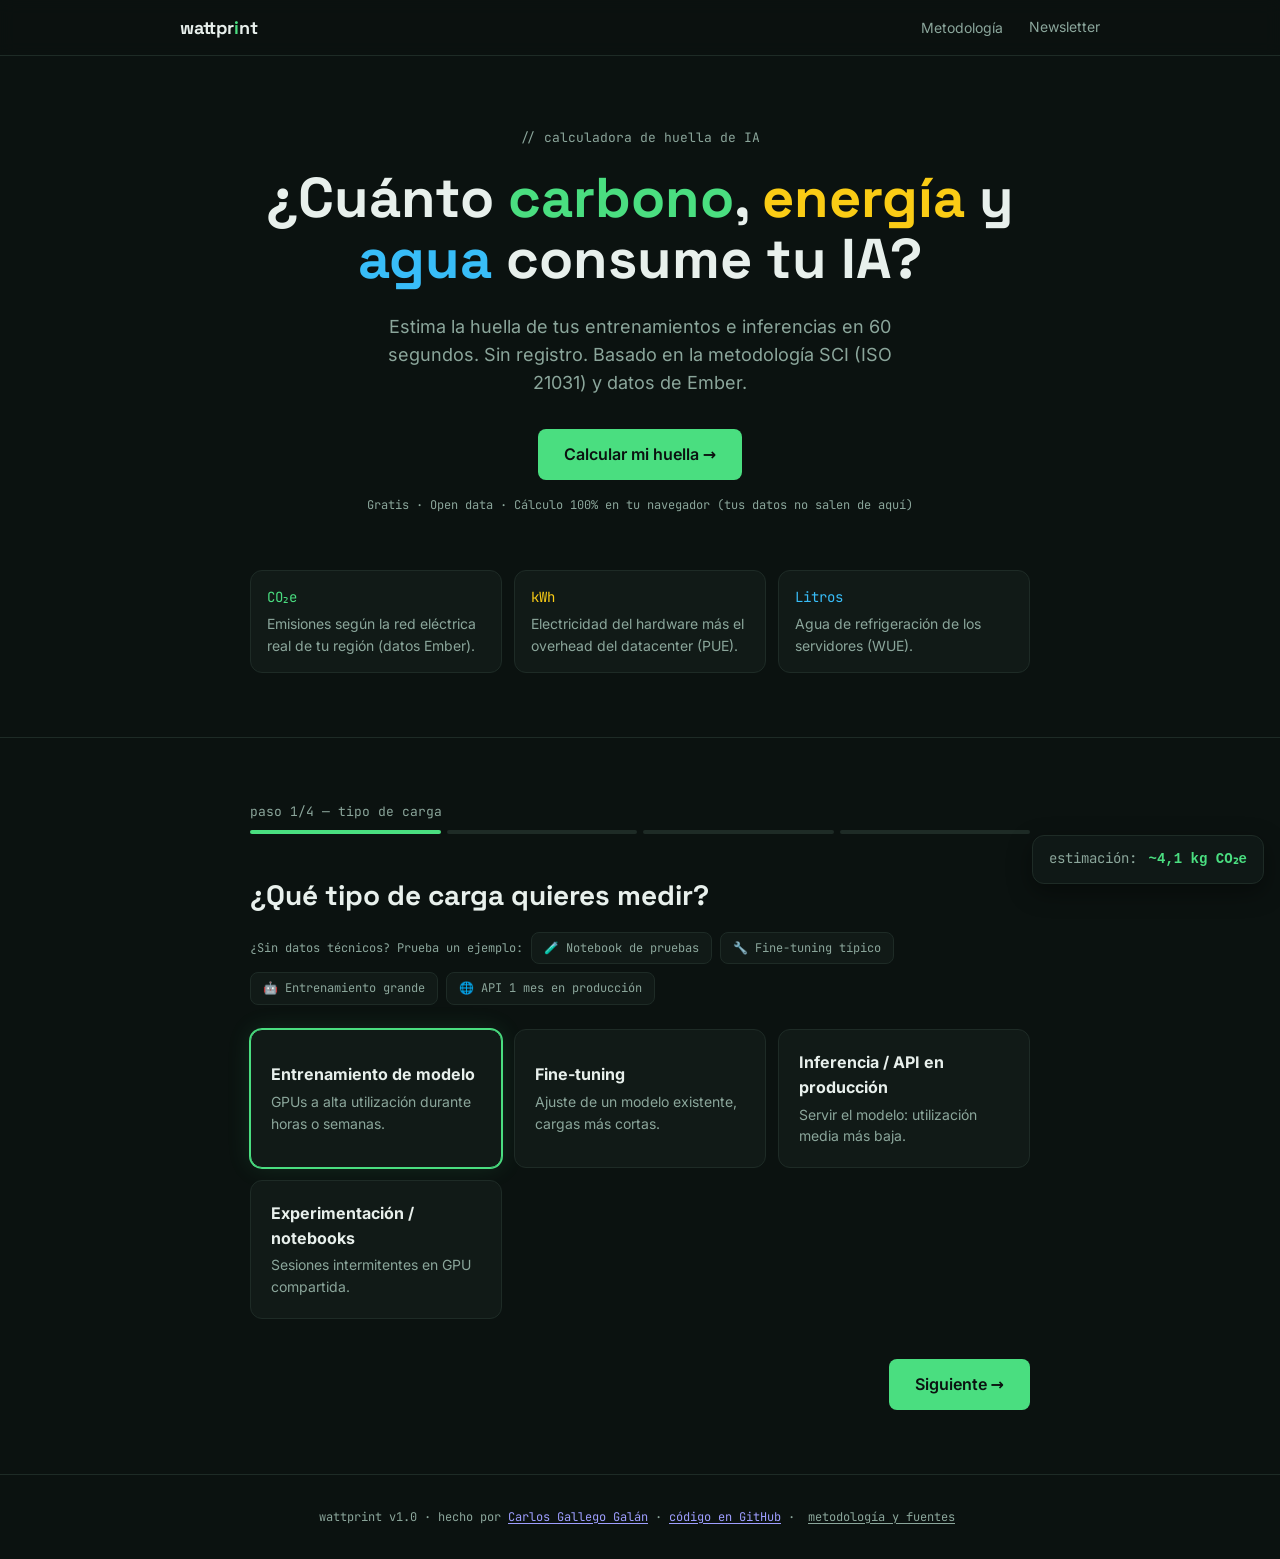
==== commit 502c4b67: "Wattprint: newsletter conectada a Kit, URL real en la tarjeta, autoría y enlace al código en GitHub " ====
--- a/tool/wattprint/index.html
+++ b/tool/wattprint/index.html
@@ -444,7 +444,7 @@
     <!-- Newsletter -->
     <div id="newsletter" class="card" style="border-color:color-mix(in srgb,var(--carbon) 60%,transparent);padding:28px;margin-top:40px">
       <h3 class="h2" style="font-size:20px">Esto es solo la foto de hoy.</h3>
-      <p class="muted" style="margin-top:8px">Cada semana: cómo reducir la huella de carbono, energía y agua de la IA. Directo, técnico, sin humo.</p>
+      <p class="muted" style="margin-top:8px">Suscríbete a Neocortech, mi newsletter: cómo medir y reducir la huella de carbono, energía y agua de la IA.</p>
       <form id="nlForm" style="display:flex;flex-wrap:wrap;gap:12px;margin-top:20px">
         <input id="nlEmail" name="email" type="email" required placeholder="tu@email.com" class="field" style="flex:1;min-width:220px" autocomplete="email" />
         <button id="nlBtn" class="btn btn-primary" type="submit">Suscribirme</button>
@@ -457,7 +457,7 @@
 <!-- Footer -->
 <footer class="bt" style="padding:32px 0;text-align:center">
   <p class="mono muted" style="font-size:12px">
-    wattprint v1.0 · dark mode = menos energía en OLED ·
+    wattprint v1.0 · hecho por <a href="https://neocortech-kohl.vercel.app/" style="text-decoration:underline;text-underline-offset:2px">Carlos Gallego Galán</a> · <a href="https://github.com/KairlosGG/wattprint" target="_blank" rel="noopener" style="text-decoration:underline;text-underline-offset:2px">código en GitHub</a> ·
     <button data-open-method style="text-decoration:underline;text-underline-offset:2px">metodología y fuentes</button>
   </p>
 </footer>
@@ -498,11 +498,11 @@
 ============================================================ */
 const CONFIG = {
   newsletter: {
-    endpoint: '',            // ← pega aquí tu URL
-    fieldName: 'email',      // nombre del campo que espera tu proveedor
+    endpoint: 'https://app.kit.com/forms/10085804/subscriptions', // Kit · Neocortech
+    fieldName: 'email_address', // campo que espera Kit
     extraFields: {},         // p. ej. { tag: 'wattprint' }
   },
-  shareUrl: 'wattprint.app', // URL impresa en la tarjeta PNG
+  shareUrl: 'neocortech-kohl.vercel.app/tool/wattprint/', // URL impresa en la tarjeta PNG
 };
 
 /* ============================================================
@@ -996,12 +996,12 @@
   }
   btn.disabled=true; btn.textContent='Enviando…';
   try{
-    const body=new FormData();
+    const body=new URLSearchParams(); // urlencoded, como un formulario normal
     body.append(CONFIG.newsletter.fieldName,email);
     Object.entries(CONFIG.newsletter.extraFields).forEach(([k,v])=>body.append(k,v));
-    const res=await fetch(CONFIG.newsletter.endpoint,{method:'POST',body,mode:'cors'});
+    const res=await fetch(CONFIG.newsletter.endpoint,{method:'POST',body,mode:'no-cors'});
     if(res.ok || res.type==='opaque'){
-      msg.textContent='✓ Apuntado. Bienvenido a IA Sostenible — revisa tu correo.';
+      msg.textContent='✓ Casi está: confirma la suscripción en el correo que te acaba de llegar (mira también en spam).';
       msg.style.color='var(--carbon)'; $('nlEmail').value='';
     }else{ throw new Error(res.status); }
   }catch(err){
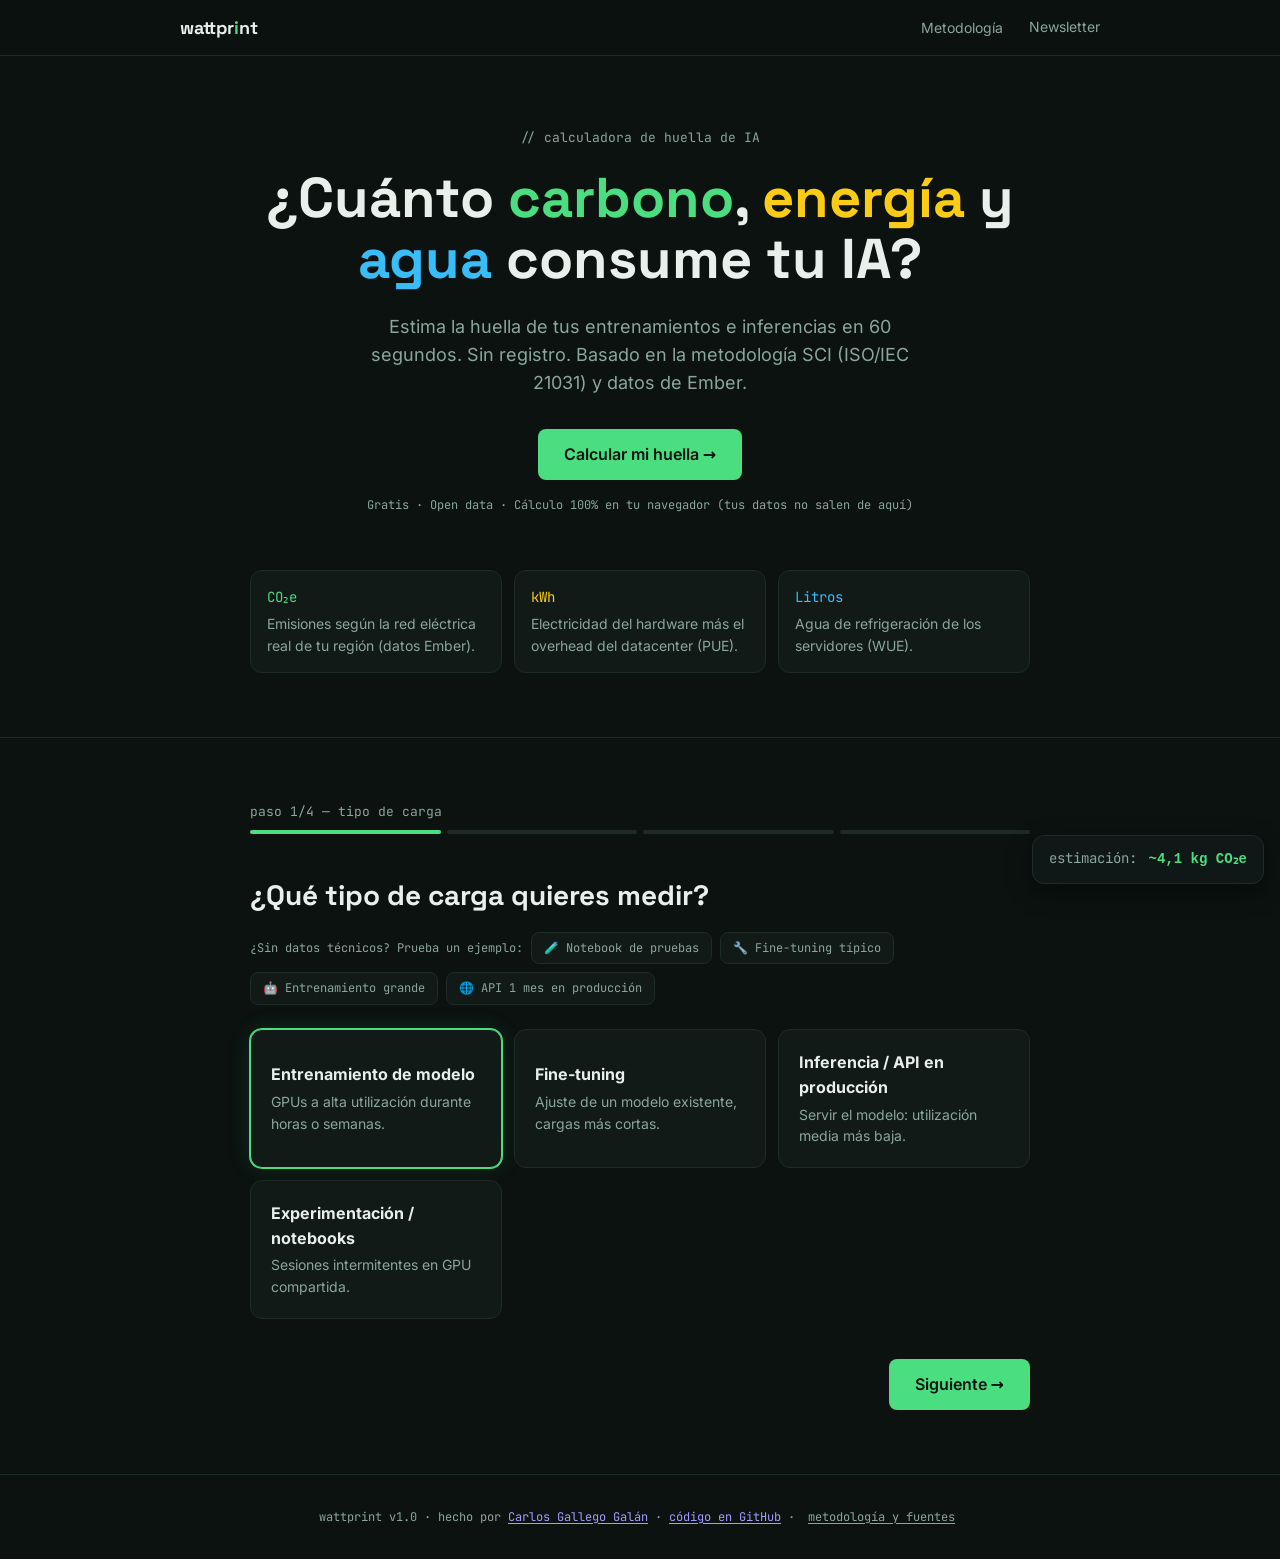
==== commit f55bd7e1: "Wattprint: ISO/IEC 21031 con su nombre completo Co-Authored-By: Claude Opus 5.5 <noreply@anthropic.c" ====
--- a/tool/wattprint/index.html
+++ b/tool/wattprint/index.html
@@ -4,7 +4,7 @@
 <meta charset="UTF-8" />
 <meta name="viewport" content="width=device-width, initial-scale=1.0" />
 <title>Wattprint — ¿Cuánto carbono, energía y agua consume tu IA?</title>
-<meta name="description" content="Calcula la huella de carbono, energía y agua de tus entrenamientos e inferencias de IA en 60 segundos. Sin registro. Basado en la metodología SCI (ISO 21031) y datos de Ember." />
+<meta name="description" content="Calcula la huella de carbono, energía y agua de tus entrenamientos e inferencias de IA en 60 segundos. Sin registro. Basado en la metodología SCI (ISO/IEC 21031) y datos de Ember." />
 <meta property="og:title" content="Wattprint — la huella de carbono, energía y agua de tu IA" />
 <meta property="og:description" content="Calcula cuánto CO₂e, kWh y litros de agua consume tu carga de IA en 60 segundos. Gratis, sin registro, datos de Ember y Uptime Institute." />
 <meta property="og:type" content="website" />
@@ -215,7 +215,7 @@
     <h1 class="h1">¿Cuánto <span class="t-carbon">carbono</span>, <span class="t-energy">energía</span> y <span class="t-water">agua</span> consume tu IA?</h1>
     <p class="muted" style="font-size:18px;max-width:560px;margin:24px auto 0">
       Estima la huella de tus entrenamientos e inferencias en 60 segundos.
-      Sin registro. Basado en la metodología SCI (ISO 21031) y datos de Ember.
+      Sin registro. Basado en la metodología SCI (ISO/IEC 21031) y datos de Ember.
     </p>
     <a href="#calc" class="btn btn-primary" style="margin-top:32px">Calcular mi huella →</a>
     <p class="mono muted" style="font-size:12px;margin-top:16px">
@@ -444,11 +444,12 @@
     <!-- Newsletter -->
     <div id="newsletter" class="card" style="border-color:color-mix(in srgb,var(--carbon) 60%,transparent);padding:28px;margin-top:40px">
       <h3 class="h2" style="font-size:20px">Esto es solo la foto de hoy.</h3>
-      <p class="muted" style="margin-top:8px">Suscríbete a Neocortech, mi newsletter: cómo medir y reducir la huella de carbono, energía y agua de la IA.</p>
-      <form id="nlForm" style="display:flex;flex-wrap:wrap;gap:12px;margin-top:20px">
-        <input id="nlEmail" name="email" type="email" required placeholder="tu@email.com" class="field" style="flex:1;min-width:220px" autocomplete="email" />
+      <p class="muted" style="margin-top:8px">Suscríbete a Neocortech, mi newsletter sobre gobernanza de IA: agentes, IA generativa, ética, riesgos y sostenibilidad.</p>
+      <form id="nlForm" method="post" target="kit-sink-wp" style="display:flex;flex-wrap:wrap;gap:12px;margin-top:20px">
+        <input id="nlEmail" name="email_address" type="email" required placeholder="tu@email.com" class="field" style="flex:1;min-width:220px" autocomplete="email" />
         <button id="nlBtn" class="btn btn-primary" type="submit">Suscribirme</button>
       </form>
+      <iframe name="kit-sink-wp" title="kit" hidden></iframe>
       <p id="nlMsg" class="mono muted" style="font-size:12px;margin-top:12px">Sin spam. Baja cuando quieras.</p>
     </div>
   </div>
@@ -985,31 +986,16 @@
 /* ============================================================
    9 · NEWSLETTER — fetch POST configurable (ver CONFIG arriba)
 ============================================================ */
-$('nlForm').addEventListener('submit', async e=>{
-  e.preventDefault();
-  const email=$('nlEmail').value.trim(), msg=$('nlMsg'), btn=$('nlBtn');
-  if(!email) return;
-
-  if(!CONFIG.newsletter.endpoint){
-    msg.textContent='✓ Modo demo: añade tu endpoint en CONFIG.newsletter (Buttondown, Formspree o webhook para Beehiiv).';
-    msg.style.color='var(--carbon)'; return;
-  }
-  btn.disabled=true; btn.textContent='Enviando…';
-  try{
-    const body=new URLSearchParams(); // urlencoded, como un formulario normal
-    body.append(CONFIG.newsletter.fieldName,email);
-    Object.entries(CONFIG.newsletter.extraFields).forEach(([k,v])=>body.append(k,v));
-    const res=await fetch(CONFIG.newsletter.endpoint,{method:'POST',body,mode:'no-cors'});
-    if(res.ok || res.type==='opaque'){
-      msg.textContent='✓ Casi está: confirma la suscripción en el correo que te acaba de llegar (mira también en spam).';
-      msg.style.color='var(--carbon)'; $('nlEmail').value='';
-    }else{ throw new Error(res.status); }
-  }catch(err){
-    msg.textContent='No se pudo completar la suscripción. Comprueba el email e inténtalo de nuevo.';
-    msg.style.color='var(--alert)';
-  }finally{
-    btn.disabled=false; btn.textContent='Suscribirme';
-  }
+$('nlForm').addEventListener('submit', e=>{
+  const form=$('nlForm'), email=$('nlEmail').value.trim(), msg=$('nlMsg'), btn=$('nlBtn');
+  if(!/^[^\s@]+@[^\s@]+\.[^\s@]+$/.test(email)){ e.preventDefault(); $('nlEmail').focus(); return; }
+  if(!CONFIG.newsletter.endpoint){ e.preventDefault(); msg.textContent='Formulario sin configurar.'; return; }
+  form.action=CONFIG.newsletter.endpoint; // el navegador envía el formulario al iframe oculto
+  setTimeout(()=>{
+    btn.disabled=true; btn.textContent='✓';
+    msg.textContent='✓ Casi está: confirma la suscripción en el correo que te acaba de llegar (mira también en spam).';
+    msg.style.color='var(--carbon)';
+  },50);
 });
 
 /* ============================================================
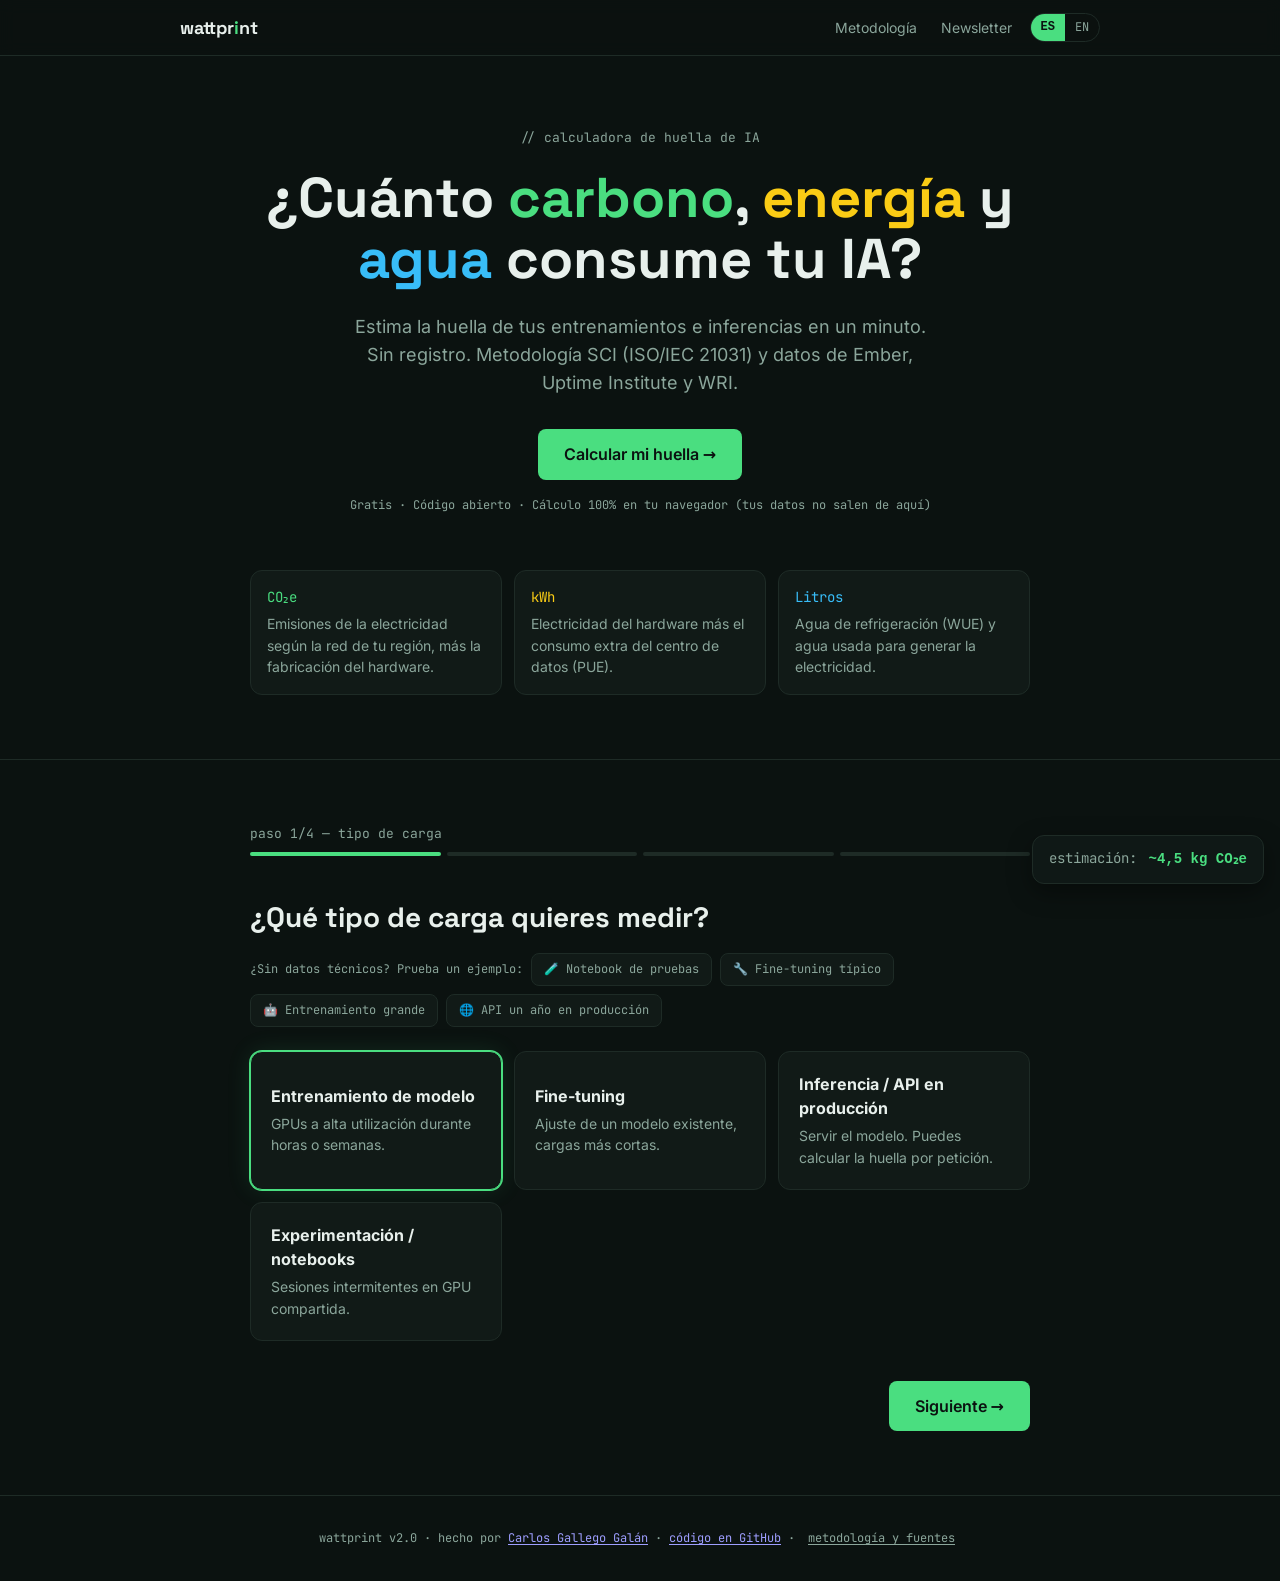
==== commit cdaf87be: "Wattprint v2: agua de generación eléctrica (WRI), kWh medidos, huella por petición y anual, vida úti" ====
--- a/tool/wattprint/index.html
+++ b/tool/wattprint/index.html
@@ -4,48 +4,40 @@
 <meta charset="UTF-8" />
 <meta name="viewport" content="width=device-width, initial-scale=1.0" />
 <title>Wattprint — ¿Cuánto carbono, energía y agua consume tu IA?</title>
-<meta name="description" content="Calcula la huella de carbono, energía y agua de tus entrenamientos e inferencias de IA en 60 segundos. Sin registro. Basado en la metodología SCI (ISO/IEC 21031) y datos de Ember." />
+<meta name="description" content="Calcula la huella de carbono, energía y agua de tus entrenamientos e inferencias de IA. Sin registro. Metodología SCI (ISO/IEC 21031), datos de Ember, Uptime Institute y WRI." />
 <meta property="og:title" content="Wattprint — la huella de carbono, energía y agua de tu IA" />
-<meta property="og:description" content="Calcula cuánto CO₂e, kWh y litros de agua consume tu carga de IA en 60 segundos. Gratis, sin registro, datos de Ember y Uptime Institute." />
+<meta property="og:description" content="Calcula cuánto CO₂e, kWh y litros de agua consume tu carga de IA. Gratis, sin registro, todo en tu navegador." />
 <meta property="og:type" content="website" />
 <meta name="twitter:card" content="summary" />
 <meta name="theme-color" content="#0B1210" />
 <link rel="icon" href="data:image/svg+xml,%3Csvg xmlns='http://www.w3.org/2000/svg' viewBox='0 0 32 32'%3E%3Crect width='32' height='32' rx='7' fill='%230B1210'/%3E%3Cpath d='M17.5 4 8 18h6l-1.5 10L22 13h-6l1.5-9z' fill='%234ADE80'/%3E%3C/svg%3E" />
 
 <!-- ============================================================
-     WATTPRINT · v1.0 producción
-     ─ Sin frameworks en runtime: CSS propio con design tokens.
-     ─ Datos de intensidad de carbono: Ember (Global/European
-       Electricity Review, año de datos 2023–2024). Cada valor
-       lleva su vintage en DATA.REGIONS y en el modal.
-     ─ PUE: Uptime Institute Global Survey 2025 (media 1,54;
-       hyperscale 1,08–1,12). WUE: media sectorial 1,9 L/kWh
-       (EESI); hyperscale ~0,49–0,80 (Microsoft/Google).
-     ─ Gamificación: medallas por nivel de huella + retos con
-       reducción en tiempo real.
+     WATTPRINT · v2.0
+     ─ Un solo archivo, sin dependencias. Todo se calcula en el navegador.
+     ─ Marco: Software Carbon Intensity (SCI, ISO/IEC 21031):
+       SCI = ((E × I) + M) por R
+     ─ Carbono de la red: Ember. PUE: Uptime Institute 2025.
+       WUE: EESI 2024 / informes de Google y Microsoft.
+       Agua de la generación eléctrica: WRI 2020 (Reig et al.),
+       el mismo marco que Li et al., "Making AI Less Thirsty".
+     ─ Bilingüe ES/EN (?lang=en).
      ============================================================ -->
 
-<!-- Tipografías (única dependencia externa; con fallbacks del sistema) -->
 <link rel="stylesheet" href="/assets/fonts/fonts.css"/>
 
 <style>
-/* ============================================================
-   1 · DESIGN TOKENS
-============================================================ */
 :root{
   --base:#0B1210; --surface:#111A17; --line:#1E2B26;
   --ink:#E8F0EC; --muted:#8BA69B;
   --carbon:#4ADE80; --energy:#FACC15; --water:#38BDF8; --alert:#F87171;
+  --carbon-2:#166534; --energy-2:#854D0E; --water-2:#0C4A6E;
   --f-display:"Space Grotesk",system-ui,sans-serif;
   --f-body:Inter,system-ui,sans-serif;
   --f-mono:"JetBrains Mono",ui-monospace,monospace;
   --r-lg:12px; --r-md:8px;
   color-scheme:dark;
 }
-
-/* ============================================================
-   2 · RESET + BASE
-============================================================ */
 *{ box-sizing:border-box; margin:0; }
 html{ scroll-behavior:smooth; }
 body{ background:var(--base); color:var(--ink); font-family:var(--f-body);
@@ -57,22 +49,21 @@
 .muted{ color:var(--muted); }
 .wrap{ max-width:820px; margin:0 auto; padding:0 20px; }
 
-/* ============================================================
-   3 · COMPONENTES
-============================================================ */
-/* Navbar */
 .nav{ position:fixed; inset:0 0 auto 0; z-index:40; height:56px;
   background:color-mix(in srgb,var(--base) 82%,transparent);
   backdrop-filter:blur(8px); border-bottom:1px solid var(--line); }
 .nav-in{ max-width:960px; margin:0 auto; height:100%; padding:0 20px;
-  display:flex; align-items:center; justify-content:space-between; }
+  display:flex; align-items:center; justify-content:space-between; gap:12px; }
 .logo{ font-family:var(--f-display); font-weight:700; font-size:18px; letter-spacing:-.01em; }
 .logo i{ color:var(--carbon); font-style:normal; }
-.nav-links{ display:flex; gap:20px; font-size:14px; color:var(--muted); }
+.nav-links{ display:flex; gap:18px; align-items:center; font-size:14px; color:var(--muted); }
 .nav-links a,.nav-links button{ color:inherit; text-decoration:none; transition:color .15s; }
 .nav-links a:hover,.nav-links button:hover{ color:var(--ink); }
-
-/* Botones */
+.lang{ display:flex; border:1px solid var(--line); border-radius:99px; overflow:hidden; font-family:var(--f-mono); font-size:12px; }
+.lang button{ padding:4px 10px; color:var(--muted); }
+.lang button[aria-pressed="true"]{ background:var(--carbon); color:var(--base); font-weight:700; }
+@media (max-width:520px){ .nav-links .hide-sm{ display:none; } }
+
 .btn{ display:inline-block; border-radius:var(--r-md); padding:13px 26px;
   font-weight:600; transition:filter .15s, transform .1s; text-decoration:none; }
 .btn:active{ transform:scale(.98); }
@@ -81,25 +72,20 @@
 .btn-ghost{ border:1px solid var(--line); color:var(--muted); }
 .btn-ghost:hover{ color:var(--ink); border-color:var(--muted); }
 
-/* Tarjetas */
 .card{ background:var(--surface); border:1px solid var(--line); border-radius:var(--r-lg); }
 .pick{ transition:border-color .18s, box-shadow .18s, transform .18s; cursor:pointer; text-align:left; }
 .pick:hover{ border-color:var(--muted); transform:translateY(-1px); }
 .pick[aria-pressed="true"]{ border-color:var(--carbon);
   box-shadow:0 0 0 1px var(--carbon), 0 0 24px rgba(74,222,128,.12); }
-
-/* Grids responsivas */
 .grid-2{ display:grid; grid-template-columns:repeat(auto-fit,minmax(240px,1fr)); gap:12px; }
 .grid-3{ display:grid; grid-template-columns:repeat(auto-fit,minmax(160px,1fr)); gap:12px; }
 
-/* Glow de métricas */
 .glow-c{ text-shadow:0 0 32px rgba(74,222,128,.35); }
 .glow-e{ text-shadow:0 0 32px rgba(250,204,21,.30); }
 .glow-w{ text-shadow:0 0 32px rgba(56,189,248,.30); }
 .t-carbon{ color:var(--carbon);} .t-energy{ color:var(--energy);}
 .t-water{ color:var(--water);}  .t-alert{ color:var(--alert);}
 
-/* Slider */
 input[type=range]{ -webkit-appearance:none; appearance:none; width:100%; height:4px; border-radius:99px;
   background:linear-gradient(to right,var(--carbon) var(--fill,50%),var(--line) var(--fill,50%)); outline:none; }
 input[type=range]::-webkit-slider-thumb{ -webkit-appearance:none; width:22px; height:22px; border-radius:50%;
@@ -107,14 +93,21 @@
 input[type=range]::-moz-range-thumb{ width:22px; height:22px; border-radius:50%;
   background:var(--base); border:2px solid var(--carbon); cursor:grab; }
 
-/* Pasos */
 .step{ display:none; animation:fadeUp .25s ease both; }
 .step.active{ display:block; }
 @keyframes fadeUp{ from{opacity:0; transform:translateY(8px);} to{opacity:1; transform:none;} }
 .prog{ height:4px; flex:1; border-radius:99px; background:var(--line); transition:background .3s; }
 .prog.on{ background:var(--carbon); }
 
-/* Resultados */
+/* Selector segmentado (modo estimar / medido, vida útil) */
+.seg{ display:inline-flex; border:1px solid var(--line); border-radius:var(--r-md); overflow:hidden; }
+.seg button{ padding:9px 16px; font-size:14px; color:var(--muted); }
+.seg button[aria-pressed="true"]{ background:color-mix(in srgb,var(--carbon) 18%,transparent); color:var(--ink); box-shadow:inset 0 -2px 0 var(--carbon); }
+.row{ display:flex; align-items:center; justify-content:space-between; gap:16px; flex-wrap:wrap; padding:16px; margin-top:12px; }
+.row b{ font-size:14px; }
+.row p{ font-size:12px; }
+.num{ width:150px; text-align:right; font-family:var(--f-mono); }
+
 #results{ display:none; }
 #results.show{ display:block; animation:fadeUp .35s ease both; }
 .metric{ text-align:center; padding:24px 16px; }
@@ -122,13 +115,26 @@
 .metric span{ font-family:var(--f-mono); font-size:13px; color:var(--muted); margin-top:6px; display:block; }
 .metric small{ font-family:var(--f-mono); font-size:12px; display:block; margin-top:4px; min-height:16px; }
 
-/* Medalla */
 .badge{ display:flex; gap:16px; align-items:center; padding:20px 24px; margin-top:14px; }
 .badge .ico{ font-size:34px; }
 .badge h3{ font-family:var(--f-display); font-size:19px; }
 .badge p{ font-size:14px; color:var(--muted); }
 
-/* Retos */
+/* Desglose visual */
+.bk{ display:grid; gap:18px; }
+.bk-h{ display:flex; justify-content:space-between; gap:8px; font-size:14px; margin-bottom:6px; }
+.bk-h b{ font-weight:600; }
+.bar{ display:flex; height:14px; border-radius:99px; overflow:hidden; background:var(--line); }
+.bar i{ display:block; height:100%; transition:width .6s ease; }
+.leg{ display:flex; flex-wrap:wrap; gap:6px 16px; margin-top:6px; font-family:var(--f-mono); font-size:12px; color:var(--muted); }
+.leg span::before{ content:""; display:inline-block; width:9px; height:9px; border-radius:2px; margin-right:6px; background:var(--c); vertical-align:0; }
+
+/* Por petición / al año */
+.kpis{ display:grid; grid-template-columns:repeat(auto-fit,minmax(220px,1fr)); gap:12px; margin-top:14px; }
+.kpi{ padding:18px 20px; }
+.kpi p{ font-family:var(--f-mono); font-size:12px; color:var(--muted); }
+.kpi div{ margin-top:6px; font-family:var(--f-mono); font-size:15px; line-height:1.8; }
+
 .challenge{ display:flex; gap:12px; align-items:flex-start; padding:14px 16px;
   border:1px solid var(--line); border-radius:var(--r-md); cursor:pointer;
   transition:border-color .15s, background .15s; }
@@ -140,14 +146,12 @@
 .challenge .save{ margin-left:auto; font-family:var(--f-mono); font-size:12px;
   color:var(--carbon); white-space:nowrap; padding-top:3px; }
 
-/* Toast de reto superado */
 #toast{ position:fixed; left:50%; bottom:88px; transform:translate(-50%,20px); z-index:60;
   background:var(--surface); border:1px solid var(--carbon); border-radius:var(--r-md);
   padding:12px 20px; font-family:var(--f-mono); font-size:14px; opacity:0;
-  pointer-events:none; transition:opacity .25s, transform .25s; box-shadow:0 8px 30px rgba(0,0,0,.5); }
+  pointer-events:none; transition:opacity .25s, transform .25s; box-shadow:0 8px 30px rgba(0,0,0,.5); max-width:92vw; }
 #toast.show{ opacity:1; transform:translate(-50%,0); }
 
-/* Sticky live */
 #live{ position:fixed; right:16px; bottom:16px; z-index:30; padding:12px 16px;
   background:color-mix(in srgb,var(--surface) 92%,transparent); backdrop-filter:blur(6px);
   border:1px solid var(--line); border-radius:var(--r-lg);
@@ -155,28 +159,26 @@
   transition:opacity .2s, border-color .3s; }
 #live.saving{ border-color:var(--carbon); }
 
-/* Modal */
 .modal-backdrop{ position:fixed; inset:0; z-index:50; display:none; padding:16px;
   align-items:center; justify-content:center;
   background:rgba(11,18,16,.82); backdrop-filter:blur(4px); }
 .modal-backdrop.open{ display:flex; animation:fadeUp .2s ease both; }
-.modal{ max-width:560px; width:100%; max-height:82vh; overflow-y:auto; padding:28px; }
+.modal{ max-width:620px; width:100%; max-height:84vh; overflow-y:auto; padding:28px; }
 .modal h3{ font-family:var(--f-display); font-size:20px; }
 .modal .src{ font-size:13.5px; color:var(--muted); line-height:1.65; }
 .modal .src strong{ color:var(--ink); }
 .modal code{ font-family:var(--f-mono); font-size:12.5px; }
 .modal table{ width:100%; border-collapse:collapse; font-family:var(--f-mono); font-size:12px; margin:10px 0; }
+.modal th{ text-align:left; font-weight:500; color:var(--ink); padding:4px 6px; border-bottom:1px solid var(--muted); }
 .modal td{ padding:4px 6px; border-bottom:1px solid var(--line); color:var(--muted); }
-.modal td:last-child{ text-align:right; color:var(--ink); }
-
-/* Formularios */
+.modal td+td, .modal th+th{ text-align:right; }
+
 .field{ background:var(--base); border:1px solid var(--line); border-radius:var(--r-md);
   padding:12px 16px; width:100%; }
 .field::placeholder{ color:color-mix(in srgb,var(--muted) 60%,transparent); }
 .field:focus{ border-color:var(--carbon); outline:none; }
 select.field{ appearance:none; font-family:var(--f-mono); font-size:14px; }
 
-/* Utilidades varias */
 .eyebrow{ font-family:var(--f-mono); font-size:13px; color:var(--muted); }
 .h1{ font-family:var(--f-display); font-weight:700; font-size:clamp(34px,6.4vw,56px); line-height:1.08; }
 .h2{ font-family:var(--f-display); font-weight:700; font-size:clamp(22px,4vw,28px); }
@@ -187,6 +189,31 @@
   background:var(--surface); border:1px solid var(--line); border-radius:var(--r-md);
   color:var(--muted); transition:color .15s,border-color .15s; }
 .chip:hover{ color:var(--ink); border-color:var(--muted); }
+.note{ font-family:var(--f-mono); font-size:12px; color:var(--muted); margin-top:8px; }
+
+/* ============ Informe imprimible (Guardar como PDF) ============ */
+#report{ display:none; }
+@media print{
+  @page{ size:A4; margin:16mm 14mm; }
+  html,body{ background:#fff !important; color:#111 !important; color-scheme:light; }
+  body > *:not(#report){ display:none !important; }
+  #report{ display:block !important; font-family:Inter,system-ui,sans-serif; font-size:10.5pt; line-height:1.45; color:#111; }
+  #report h1{ font-family:"Space Grotesk",sans-serif; font-size:20pt; margin-bottom:2pt; }
+  #report h2{ font-family:"Space Grotesk",sans-serif; font-size:12.5pt; margin:14pt 0 5pt; border-bottom:1px solid #ccc; padding-bottom:3pt; }
+  #report .sub{ color:#555; font-size:9.5pt; }
+  #report table{ width:100%; border-collapse:collapse; margin-top:4pt; }
+  #report td,#report th{ border-bottom:1px solid #e3e3e3; padding:4pt 6pt; text-align:left; vertical-align:top; }
+  #report th{ background:#f3f5f4; font-weight:600; }
+  #report td.n,#report th.n{ text-align:right; font-family:"JetBrains Mono",monospace; white-space:nowrap; }
+  #report .big{ display:flex; gap:10pt; margin-top:8pt; }
+  #report .big div{ flex:1; border:1px solid #ddd; border-radius:6pt; padding:8pt 10pt; }
+  #report .big b{ display:block; font-family:"JetBrains Mono",monospace; font-size:17pt; }
+  #report .big span{ color:#555; font-size:9pt; }
+  #report .rbar{ display:flex; height:9pt; border-radius:5pt; overflow:hidden; background:#eee; margin:3pt 0 1pt; -webkit-print-color-adjust:exact; print-color-adjust:exact; }
+  #report .rbar i{ display:block; height:100%; -webkit-print-color-adjust:exact; print-color-adjust:exact; }
+  #report .small{ font-size:8.8pt; color:#444; }
+  #report ul{ padding-left:14pt; }
+}
 
 @media (prefers-reduced-motion: reduce){
   *{ animation:none !important; transition:none !important; }
@@ -197,13 +224,16 @@
 
 <body>
 
-<!-- ============================================================ NAVBAR -->
 <header class="nav">
   <div class="nav-in">
     <a href="#" class="logo" style="text-decoration:none;color:var(--ink)">wattpr<i>i</i>nt</a>
     <nav class="nav-links">
-      <button data-open-method>Metodología</button>
-      <a href="#newsletter">Newsletter</a>
+      <button data-open-method data-i="nav_method">Metodología</button>
+      <a href="#newsletter" class="hide-sm">Newsletter</a>
+      <div class="lang" role="group" aria-label="Idioma / Language">
+        <button data-lang="es" aria-pressed="true">ES</button>
+        <button data-lang="en" aria-pressed="false">EN</button>
+      </div>
     </nav>
   </div>
 </header>
@@ -211,29 +241,27 @@
 <!-- ============================================================ HERO -->
 <section style="padding-top:128px">
   <div class="wrap" style="text-align:center">
-    <p class="eyebrow" style="margin-bottom:20px">// calculadora de huella de IA</p>
-    <h1 class="h1">¿Cuánto <span class="t-carbon">carbono</span>, <span class="t-energy">energía</span> y <span class="t-water">agua</span> consume tu IA?</h1>
-    <p class="muted" style="font-size:18px;max-width:560px;margin:24px auto 0">
-      Estima la huella de tus entrenamientos e inferencias en 60 segundos.
-      Sin registro. Basado en la metodología SCI (ISO/IEC 21031) y datos de Ember.
+    <p class="eyebrow" style="margin-bottom:20px" data-i="hero_eyebrow">// calculadora de huella de IA</p>
+    <h1 class="h1" data-i="hero_h1">¿Cuánto <span class="t-carbon">carbono</span>, <span class="t-energy">energía</span> y <span class="t-water">agua</span> consume tu IA?</h1>
+    <p class="muted" style="font-size:18px;max-width:600px;margin:24px auto 0" data-i="hero_p">
+      Estima la huella de tus entrenamientos e inferencias en un minuto. Sin registro. Metodología SCI (ISO/IEC 21031) y datos de Ember, Uptime Institute y WRI.
     </p>
-    <a href="#calc" class="btn btn-primary" style="margin-top:32px">Calcular mi huella →</a>
-    <p class="mono muted" style="font-size:12px;margin-top:16px">
-      Gratis · Open data · Cálculo 100% en tu navegador (tus datos no salen de aquí)
+    <a href="#calc" class="btn btn-primary" style="margin-top:32px" data-i="hero_cta">Calcular mi huella →</a>
+    <p class="mono muted" style="font-size:12px;margin-top:16px" data-i="hero_note">
+      Gratis · Código abierto · Cálculo 100% en tu navegador (tus datos no salen de aquí)
     </p>
-
     <div class="grid-3" style="margin-top:56px;text-align:left">
       <div class="card" style="padding:16px">
         <p class="mono t-carbon" style="font-size:14px">CO₂e</p>
-        <p class="muted" style="font-size:14px;margin-top:4px">Emisiones según la red eléctrica real de tu región (datos Ember).</p>
+        <p class="muted" style="font-size:14px;margin-top:4px" data-i="hero_c">Emisiones de la electricidad según la red de tu región, más la fabricación del hardware.</p>
       </div>
       <div class="card" style="padding:16px">
         <p class="mono t-energy" style="font-size:14px">kWh</p>
-        <p class="muted" style="font-size:14px;margin-top:4px">Electricidad del hardware más el overhead del datacenter (PUE).</p>
+        <p class="muted" style="font-size:14px;margin-top:4px" data-i="hero_e">Electricidad del hardware más el consumo extra del centro de datos (PUE).</p>
       </div>
       <div class="card" style="padding:16px">
-        <p class="mono t-water" style="font-size:14px">Litros</p>
-        <p class="muted" style="font-size:14px;margin-top:4px">Agua de refrigeración de los servidores (WUE).</p>
+        <p class="mono t-water" style="font-size:14px" data-i="hero_w_t">Litros</p>
+        <p class="muted" style="font-size:14px;margin-top:4px" data-i="hero_w">Agua de refrigeración (WUE) y agua usada para generar la electricidad.</p>
       </div>
     </div>
   </div>
@@ -242,144 +270,183 @@
 <!-- ============================================================ CALCULADORA -->
 <section id="calc" class="bt">
   <div class="wrap">
-    <p id="stepLabel" class="eyebrow" style="margin-bottom:8px">paso 1/4 — tipo de carga</p>
+    <p id="stepLabel" class="eyebrow" style="margin-bottom:8px">—</p>
     <div style="display:flex;gap:6px;margin-bottom:40px" aria-hidden="true">
       <div class="prog on"></div><div class="prog"></div><div class="prog"></div><div class="prog"></div>
     </div>
 
-    <!-- PASO 1 · workload -->
+    <!-- PASO 1 · tipo de carga -->
     <div class="step active" data-step="1">
-      <h2 class="h2">¿Qué tipo de carga quieres medir?</h2>
+      <h2 class="h2" data-i="s1_h">¿Qué tipo de carga quieres medir?</h2>
       <div style="display:flex;flex-wrap:wrap;gap:8px;align-items:center;margin-top:14px">
-        <span class="mono muted" style="font-size:12px">¿Sin datos técnicos? Prueba un ejemplo:</span>
-        <button class="chip" data-preset="0">🧪 Notebook de pruebas</button>
-        <button class="chip" data-preset="1">🔧 Fine-tuning típico</button>
-        <button class="chip" data-preset="2">🤖 Entrenamiento grande</button>
-        <button class="chip" data-preset="3">🌐 API 1 mes en producción</button>
-      </div>
-      <div class="grid-2" style="margin-top:24px" role="group" aria-label="Tipo de carga">
-        <button class="pick card" style="padding:20px" data-workload="Entrenamiento" data-util="0.85" aria-pressed="true">
-          <b>Entrenamiento de modelo</b>
-          <span class="muted" style="font-size:14px;display:block;margin-top:4px">GPUs a alta utilización durante horas o semanas.</span>
+        <span class="mono muted" style="font-size:12px" data-i="s1_try">¿Sin datos técnicos? Prueba un ejemplo:</span>
+        <button class="chip" data-preset="0" data-i="pr0">🧪 Notebook de pruebas</button>
+        <button class="chip" data-preset="1" data-i="pr1">🔧 Fine-tuning típico</button>
+        <button class="chip" data-preset="2" data-i="pr2">🤖 Entrenamiento grande</button>
+        <button class="chip" data-preset="3" data-i="pr3">🌐 API un año en producción</button>
+      </div>
+      <div class="grid-2" style="margin-top:24px" role="group" data-ia="aria-label:s1_h">
+        <button class="pick card" style="padding:20px" data-workload="train" data-util="0.85" aria-pressed="true">
+          <b data-i="wl_train">Entrenamiento de modelo</b>
+          <span class="muted" style="font-size:14px;display:block;margin-top:4px" data-i="wl_train_d">GPUs a alta utilización durante horas o semanas.</span>
         </button>
-        <button class="pick card" style="padding:20px" data-workload="Fine-tuning" data-util="0.70" aria-pressed="false">
-          <b>Fine-tuning</b>
-          <span class="muted" style="font-size:14px;display:block;margin-top:4px">Ajuste de un modelo existente, cargas más cortas.</span>
+        <button class="pick card" style="padding:20px" data-workload="ft" data-util="0.70" aria-pressed="false">
+          <b data-i="wl_ft">Fine-tuning</b>
+          <span class="muted" style="font-size:14px;display:block;margin-top:4px" data-i="wl_ft_d">Ajuste de un modelo existente, cargas más cortas.</span>
         </button>
-        <button class="pick card" style="padding:20px" data-workload="Inferencia" data-util="0.40" aria-pressed="false">
-          <b>Inferencia / API en producción</b>
-          <span class="muted" style="font-size:14px;display:block;margin-top:4px">Servir el modelo: utilización media más baja.</span>
+        <button class="pick card" style="padding:20px" data-workload="inf" data-util="0.40" aria-pressed="false">
+          <b data-i="wl_inf">Inferencia / API en producción</b>
+          <span class="muted" style="font-size:14px;display:block;margin-top:4px" data-i="wl_inf_d">Servir el modelo. Puedes calcular la huella por petición.</span>
         </button>
-        <button class="pick card" style="padding:20px" data-workload="Experimentación" data-util="0.55" aria-pressed="false">
-          <b>Experimentación / notebooks</b>
-          <span class="muted" style="font-size:14px;display:block;margin-top:4px">Sesiones intermitentes en GPU compartida.</span>
+        <button class="pick card" style="padding:20px" data-workload="exp" data-util="0.55" aria-pressed="false">
+          <b data-i="wl_exp">Experimentación / notebooks</b>
+          <span class="muted" style="font-size:14px;display:block;margin-top:4px" data-i="wl_exp_d">Sesiones intermitentes en GPU compartida.</span>
         </button>
       </div>
     </div>
 
-    <!-- PASO 2 · hardware + duración -->
+    <!-- PASO 2 · energía: estimada o medida -->
     <div class="step" data-step="2">
-      <h2 class="h2">¿En qué hardware corre y cuánto tiempo?</h2>
-      <p class="mono muted" style="font-size:12px;margin-top:8px">💡 ¿No conoces el hardware? Elige "No lo sé": usamos una GPU media y el resultado sigue siendo útil.</p>
-      <div class="grid-3" style="margin-top:24px" role="group" aria-label="Hardware">
-        <button class="pick card" style="padding:16px" data-gpu="NVIDIA H100" data-w="700" aria-pressed="false">
-          <b style="font-size:14px">NVIDIA H100</b><span class="mono muted" style="font-size:12px;display:block;margin-top:4px">TDP 700 W</span>
-        </button>
-        <button class="pick card" style="padding:16px" data-gpu="NVIDIA A100" data-w="400" aria-pressed="true">
-          <b style="font-size:14px">NVIDIA A100</b><span class="mono muted" style="font-size:12px;display:block;margin-top:4px">TDP 400 W</span>
-        </button>
-        <button class="pick card" style="padding:16px" data-gpu="NVIDIA V100" data-w="300" aria-pressed="false">
-          <b style="font-size:14px">NVIDIA V100</b><span class="mono muted" style="font-size:12px;display:block;margin-top:4px">TDP 300 W</span>
-        </button>
-        <button class="pick card" style="padding:16px" data-gpu="NVIDIA T4" data-w="70" aria-pressed="false">
-          <b style="font-size:14px">NVIDIA T4</b><span class="mono muted" style="font-size:12px;display:block;margin-top:4px">TDP 70 W</span>
-        </button>
-        <button class="pick card" style="padding:16px" data-gpu="Instancia CPU" data-w="150" aria-pressed="false">
-          <b style="font-size:14px">Instancia CPU</b><span class="mono muted" style="font-size:12px;display:block;margin-top:4px">~150 W</span>
-        </button>
-        <button class="pick card" style="padding:16px" data-gpu="GPU media" data-w="300" aria-pressed="false">
-          <b style="font-size:14px">No lo sé</b><span class="mono muted" style="font-size:12px;display:block;margin-top:4px">media ~300 W</span>
-        </button>
-      </div>
-
-      <div class="card" style="display:flex;align-items:center;justify-content:space-between;padding:16px;margin-top:16px">
+      <h2 class="h2" data-i="s2_h">¿Cuánta energía consume?</h2>
+      <div class="seg" role="group" style="margin-top:16px" data-ia="aria-label:s2_h">
+        <button data-mode="est" aria-pressed="true" data-i="mode_est">Estimar con el hardware</button>
+        <button data-mode="meas" aria-pressed="false" data-i="mode_meas">Tengo kWh medidos</button>
+      </div>
+
+      <div id="estBox">
+        <p class="note" data-i="s2_tip">💡 ¿No conoces el hardware? Elige "No lo sé": usamos una GPU media y el resultado sigue siendo útil.</p>
+        <div class="grid-3" style="margin-top:18px" role="group" data-ia="aria-label:hw">
+          <button class="pick card" style="padding:16px" data-gpu="h100" data-w="700" aria-pressed="false">
+            <b style="font-size:14px">NVIDIA H100</b><span class="mono muted" style="font-size:12px;display:block;margin-top:4px">TDP 700 W</span>
+          </button>
+          <button class="pick card" style="padding:16px" data-gpu="a100" data-w="400" aria-pressed="true">
+            <b style="font-size:14px">NVIDIA A100</b><span class="mono muted" style="font-size:12px;display:block;margin-top:4px">TDP 400 W</span>
+          </button>
+          <button class="pick card" style="padding:16px" data-gpu="v100" data-w="300" aria-pressed="false">
+            <b style="font-size:14px">NVIDIA V100</b><span class="mono muted" style="font-size:12px;display:block;margin-top:4px">TDP 300 W</span>
+          </button>
+          <button class="pick card" style="padding:16px" data-gpu="t4" data-w="70" aria-pressed="false">
+            <b style="font-size:14px">NVIDIA T4</b><span class="mono muted" style="font-size:12px;display:block;margin-top:4px">TDP 70 W</span>
+          </button>
+          <button class="pick card" style="padding:16px" data-gpu="cpu" data-w="150" aria-pressed="false">
+            <b style="font-size:14px" data-i="gpu_cpu">Instancia CPU</b><span class="mono muted" style="font-size:12px;display:block;margin-top:4px">~150 W</span>
+          </button>
+          <button class="pick card" style="padding:16px" data-gpu="avg" data-w="300" aria-pressed="false">
+            <b style="font-size:14px" data-i="gpu_avg">No lo sé</b><span class="mono muted" style="font-size:12px;display:block;margin-top:4px" data-i="gpu_avg_d">media ~300 W</span>
+          </button>
+        </div>
+      </div>
+
+      <div id="measBox" class="hidden">
+        <div class="card row">
+          <div>
+            <b data-i="meas_l">Energía medida de los servidores (kWh)</b>
+            <p class="muted" data-i="meas_d">Consumo de GPU/CPU medido con CodeCarbon, nvidia-smi, DCGM o el panel de tu proveedor. Encima aplicamos el PUE del centro de datos.</p>
+          </div>
+          <input id="measKwh" class="field num" type="number" min="0" step="any" inputmode="decimal" placeholder="kWh" />
+        </div>
+      </div>
+
+      <div class="card row">
         <div>
-          <b style="font-size:14px">Unidades en paralelo</b>
-          <p class="muted" style="font-size:12px">GPUs o instancias simultáneas</p>
+          <b data-i="units_l">Aceleradores o instancias en paralelo</b>
+          <p class="muted" data-i="units_d">Se usa también para la huella de fabricación del hardware.</p>
         </div>
         <div style="display:flex;align-items:center;gap:12px">
-          <button id="unitsMinus" class="mono" style="width:36px;height:36px;border:1px solid var(--line);border-radius:var(--r-md)" aria-label="Menos unidades">−</button>
+          <button id="unitsMinus" class="mono" style="width:36px;height:36px;border:1px solid var(--line);border-radius:var(--r-md)" data-ia="aria-label:units_minus">−</button>
           <span id="unitsVal" class="mono" style="font-weight:700;font-size:18px;min-width:44px;text-align:center">1</span>
-          <button id="unitsPlus" class="mono" style="width:36px;height:36px;border:1px solid var(--line);border-radius:var(--r-md)" aria-label="Más unidades">+</button>
+          <button id="unitsPlus" class="mono" style="width:36px;height:36px;border:1px solid var(--line);border-radius:var(--r-md)" data-ia="aria-label:units_plus">+</button>
         </div>
       </div>
 
-      <div style="margin-top:32px">
+      <div style="margin-top:28px">
         <div style="display:flex;justify-content:space-between;align-items:flex-end;margin-bottom:12px">
-          <label for="hours" style="font-size:14px;font-weight:500">Horas de ejecución</label>
+          <label for="hours" style="font-size:14px;font-weight:500" data-i="hours_l">Horas de ejecución</label>
           <span id="hoursVal" class="mono" style="font-weight:700;font-size:24px">24 h</span>
         </div>
-        <input id="hours" type="range" min="0" max="100" value="47" aria-label="Horas de ejecución" />
+        <input id="hours" type="range" min="0" max="100" value="48" data-ia="aria-label:hours_l" />
         <div class="mono muted" style="display:flex;justify-content:space-between;font-size:12px;margin-top:8px">
-          <span>1 h</span><span>24 h</span><span>1 semana</span><span>1 mes</span>
+          <span>1 h</span><span>24 h</span><span data-i="tick_w">1 semana</span><span data-i="tick_m">1 mes</span>
         </div>
+      </div>
+
+      <div id="reqRow" class="card row hidden">
+        <div>
+          <b data-i="req_l">Peticiones atendidas en ese tiempo (opcional)</b>
+          <p class="muted" data-i="req_d">Con este dato calculamos la huella por petición, la unidad funcional (R) de la metodología SCI.</p>
+        </div>
+        <input id="reqs" class="field num" type="number" min="0" step="1" inputmode="numeric" placeholder="0" />
+      </div>
+
+      <div class="card row">
+        <div>
+          <b data-i="reps_l">¿Cuántas veces al año se repite?</b>
+          <p class="muted" data-i="reps_d">Para la vista anual. Un servicio que funciona todo el mes, 12 veces; un entrenamiento único, 1.</p>
+        </div>
+        <input id="reps" class="field num" type="number" min="1" step="1" inputmode="numeric" value="1" />
       </div>
     </div>
 
     <!-- PASO 3 · región -->
     <div class="step" data-step="3">
-      <h2 class="h2">¿Dónde está el datacenter?</h2>
-      <p class="muted" style="margin-top:8px">La intensidad de la red eléctrica local cambia el resultado hasta 20×. Fuente: Ember.</p>
-      <p class="mono muted" style="font-size:12px;margin-top:6px">💡 ¿Usas APIs de OpenAI/Anthropic o no lo sabes? "EE. UU. Este (Virginia)" o "Media global" son buenas aproximaciones.</p>
-      <select id="region" class="field" style="margin-top:28px" aria-label="Región del datacenter"></select>
-    </div>
-
-    <!-- PASO 4 · tipo de datacenter -->
+      <h2 class="h2" data-i="s3_h">¿Dónde está el centro de datos?</h2>
+      <p class="muted" style="margin-top:8px" data-i="s3_p">La red eléctrica de cada país cambia el carbono hasta 20 veces, y también el agua que se gasta al generar la electricidad.</p>
+      <p class="note" data-i="s3_tip">💡 ¿Usas APIs de OpenAI o Anthropic, o no lo sabes? "EE. UU. Este (Virginia)" o "Media mundial" son buenas aproximaciones.</p>
+      <select id="region" class="field" style="margin-top:24px" data-ia="aria-label:s3_h"></select>
+    </div>
+
+    <!-- PASO 4 · centro de datos -->
     <div class="step" data-step="4">
-      <h2 class="h2">¿Qué tipo de datacenter?</h2>
-      <p class="muted" style="margin-top:8px">La eficiencia energética (PUE) y de agua (WUE) varía mucho entre operadores.</p>
-      <p class="mono muted" style="font-size:12px;margin-top:6px">💡 Regla simple: AWS, Google Cloud o Azure → "Cloud hyperscale". Servidores propios o proveedor local → "Datacenter medio".</p>
-      <div class="grid-2" style="margin-top:28px" role="group" aria-label="Tipo de datacenter">
-        <button class="pick card" style="padding:20px" data-dc="Cloud hyperscale" data-pue="1.12" data-wue="0.65" aria-pressed="true">
-          <b>Cloud hyperscale</b>
+      <h2 class="h2" data-i="s4_h">¿Qué tipo de centro de datos?</h2>
+      <p class="muted" style="margin-top:8px" data-i="s4_p">La eficiencia energética (PUE) y el uso de agua (WUE) varían mucho entre operadores.</p>
+      <p class="note" data-i="s4_tip">💡 Regla simple: AWS, Google Cloud o Azure → "Cloud hyperscale". Servidores propios o proveedor local → "Centro de datos medio".</p>
+      <div class="grid-2" style="margin-top:24px" role="group" data-ia="aria-label:s4_h">
+        <button class="pick card" style="padding:20px" data-dc="hyper" data-pue="1.12" data-wue="0.65" aria-pressed="true">
+          <b data-i="dc_hyper">Cloud hyperscale</b>
           <span class="muted" style="font-size:14px;display:block;margin-top:4px">AWS, Google Cloud, Azure…</span>
-          <span class="mono muted" style="font-size:12px;display:block;margin-top:6px">PUE 1,12 · WUE 0,65 L/kWh</span>
+          <span class="mono muted" style="font-size:12px;display:block;margin-top:6px" data-i="dc_hyper_m">PUE 1,12 · WUE 0,65 L/kWh</span>
         </button>
-        <button class="pick card" style="padding:20px" data-dc="Datacenter medio" data-pue="1.54" data-wue="1.9" aria-pressed="false">
-          <b>Datacenter medio / on-prem</b>
-          <span class="muted" style="font-size:14px;display:block;margin-top:4px">Colocation o sala propia típica.</span>
-          <span class="mono muted" style="font-size:12px;display:block;margin-top:6px">PUE 1,54 · WUE 1,9 L/kWh</span>
+        <button class="pick card" style="padding:20px" data-dc="avg" data-pue="1.54" data-wue="1.9" aria-pressed="false">
+          <b data-i="dc_avg">Centro de datos medio / propio</b>
+          <span class="muted" style="font-size:14px;display:block;margin-top:4px" data-i="dc_avg_d">Colocation o sala propia típica.</span>
+          <span class="mono muted" style="font-size:12px;display:block;margin-top:6px" data-i="dc_avg_m">PUE 1,54 · WUE 1,9 L/kWh</span>
         </button>
       </div>
-    </div>
-
-    <!-- Navegación -->
+      <div class="card row">
+        <div>
+          <b data-i="life_l">Vida útil del hardware</b>
+          <p class="muted" data-i="life_d">Años en los que se reparte la huella de fabricación. Las grandes nubes amortizan sus servidores en 5–6 años.</p>
+        </div>
+        <div class="seg" role="group" data-ia="aria-label:life_l">
+          <button data-life="4" aria-pressed="false">4</button>
+          <button data-life="5" aria-pressed="false">5</button>
+          <button data-life="6" aria-pressed="true">6</button>
+        </div>
+      </div>
+    </div>
+
     <div style="display:flex;justify-content:space-between;align-items:center;margin-top:40px">
-      <button id="btnBack" class="muted" style="visibility:hidden">← Atrás</button>
-      <button id="btnNext" class="btn btn-primary">Siguiente →</button>
+      <button id="btnBack" class="muted" style="visibility:hidden" data-i="back">← Atrás</button>
+      <button id="btnNext" class="btn btn-primary">—</button>
     </div>
   </div>
 </section>
 
-<!-- Sticky: estimación en vivo (aparece al llegar a la calculadora) -->
 <div id="live" aria-live="polite" style="opacity:0;pointer-events:none">
-  <span class="muted">estimación:</span>
+  <span class="muted" data-i="live">estimación:</span>
   <b id="livekg" class="t-carbon" style="margin-left:4px">—</b>
   <span id="liveSave" class="t-carbon hidden" style="font-size:12px;display:block;margin-top:2px"></span>
 </div>
-
-<!-- Toast de gamificación -->
 <div id="toast" role="status"></div>
 
 <!-- ============================================================ RESULTADOS -->
 <section id="results" class="bt">
   <div class="wrap">
     <div style="display:flex;flex-wrap:wrap;gap:12px;align-items:center">
-      <h2 class="h2">La huella de tu carga</h2>
+      <h2 class="h2" data-i="r_h">La huella de tu carga</h2>
       <button id="editInputs" class="chip"><span id="inputsChip">—</span> ✎</button>
     </div>
 
-    <!-- Medalla -->
     <div id="badge" class="badge card">
       <div class="ico" id="badgeIco">🌿</div>
       <div>
@@ -389,7 +456,6 @@
       </div>
     </div>
 
-    <!-- Tríptico -->
     <div class="grid-3" style="margin-top:14px">
       <div class="metric card">
         <b id="rCO2" class="t-carbon glow-c">0</b><span>kg CO₂e</span>
@@ -400,66 +466,62 @@
         <small id="dKWH" class="t-energy"></small>
       </div>
       <div class="metric card">
-        <b id="rH2O" class="t-water glow-w">0</b><span>litros de agua</span>
+        <b id="rH2O" class="t-water glow-w">0</b><span data-i="u_water">litros de agua</span>
         <small id="dH2O" class="t-water"></small>
       </div>
     </div>
 
-    <!-- Equivalencias gamificadas -->
+    <!-- Desglose visual -->
     <div class="card" style="padding:24px;margin-top:14px">
-      <p class="eyebrow" style="margin-bottom:16px">// esto equivale a…</p>
+      <p class="eyebrow" style="margin-bottom:16px" data-i="bk_h">// de dónde sale cada cifra</p>
+      <div id="breakdown" class="bk"></div>
+    </div>
+
+    <!-- Por petición y al año -->
+    <div id="kpis" class="kpis"></div>
+
+    <div class="card" style="padding:24px;margin-top:14px">
+      <p class="eyebrow" style="margin-bottom:16px" data-i="eq_h">// esto equivale a…</p>
       <ul id="eqList" style="list-style:none;display:grid;gap:12px;font-size:17px"></ul>
     </div>
 
-    <!-- Retos -->
     <div class="card" style="padding:24px;margin-top:14px">
       <div style="display:flex;flex-wrap:wrap;justify-content:space-between;align-items:baseline;gap:8px">
-        <b>Retos de optimización</b>
+        <b data-i="ch_h">Retos de optimización</b>
         <span id="totalSave" class="mono t-carbon" style="font-size:14px"></span>
       </div>
-      <p class="muted" style="font-size:14px;margin-top:4px">Marca los que podrías aplicar y mira caer tu huella en tiempo real.</p>
+      <p class="muted" style="font-size:14px;margin-top:4px" data-i="ch_p">Marca los que podrías aplicar y mira cómo cambia tu huella.</p>
       <div id="challenges" style="display:grid;gap:10px;margin-top:16px"></div>
     </div>
 
-    <!-- Acciones -->
     <div style="display:flex;flex-wrap:wrap;gap:12px;margin-top:32px">
-      <button id="btnCard" class="btn btn-primary">Descargar tarjeta para compartir</button>
-      <button id="btnLink" class="btn btn-ghost">Copiar enlace del resultado</button>
-      <button id="btnCopy" class="btn btn-ghost">Copiar resultados</button>
-      <button id="btnReset" class="btn btn-ghost">Nueva estimación</button>
-      <button id="btnSci" class="mono muted" style="font-size:14px;text-decoration:underline;text-underline-offset:4px">Ver el cálculo completo</button>
-    </div>
-
-    <!-- Desglose SCI -->
-    <div id="sciPanel" class="hidden card mono" style="background:var(--base);padding:20px;margin-top:16px;font-size:14px;line-height:1.9">
-      <p class="muted">// SCI = ((E × I) + M) por R</p>
-      <p>E (energía) = <span id="sE" class="t-energy">—</span> kWh</p>
-      <p>I (intensidad regional) = <span id="sI" class="t-carbon">—</span> gCO₂eq/kWh</p>
-      <p>M (embodied amortizado) = <span id="sM" class="muted">—</span> kg CO₂e</p>
-      <p>R (unidad funcional) = 1 ejecución</p>
-      <p style="border-top:1px solid var(--line);padding-top:8px;margin-top:8px">
-        SCI ≈ <b id="sTotal" class="t-carbon">—</b> kg CO₂e / ejecución</p>
-    </div>
-
-    <!-- Newsletter -->
+      <button id="btnPdf" class="btn btn-primary" data-i="b_pdf">Descargar informe (PDF)</button>
+      <button id="btnCsv" class="btn btn-ghost" data-i="b_csv">Datos en CSV</button>
+      <button id="btnCard" class="btn btn-ghost" data-i="b_card">Tarjeta para compartir</button>
+      <button id="btnLink" class="btn btn-ghost" data-i="b_link">Copiar enlace</button>
+      <button id="btnReset" class="btn btn-ghost" data-i="b_reset">Nueva estimación</button>
+      <button id="btnSci" class="mono muted" style="font-size:14px;text-decoration:underline;text-underline-offset:4px" data-i="b_sci">Ver el cálculo completo</button>
+    </div>
+
+    <div id="sciPanel" class="hidden card mono" style="background:var(--base);padding:20px;margin-top:16px;font-size:14px;line-height:1.9"></div>
+
     <div id="newsletter" class="card" style="border-color:color-mix(in srgb,var(--carbon) 60%,transparent);padding:28px;margin-top:40px">
-      <h3 class="h2" style="font-size:20px">Esto es solo la foto de hoy.</h3>
-      <p class="muted" style="margin-top:8px">Suscríbete a Neocortech, mi newsletter sobre gobernanza de IA: agentes, IA generativa, ética, riesgos y sostenibilidad.</p>
+      <h3 class="h2" style="font-size:20px" data-i="nl_h">Esto es solo la foto de hoy.</h3>
+      <p class="muted" style="margin-top:8px" data-i="nl_p">Suscríbete a Neocortech, mi newsletter sobre gobernanza de IA: agentes, IA generativa, ética, riesgos y sostenibilidad.</p>
       <form id="nlForm" method="post" target="kit-sink-wp" style="display:flex;flex-wrap:wrap;gap:12px;margin-top:20px">
-        <input id="nlEmail" name="email_address" type="email" required placeholder="tu@email.com" class="field" style="flex:1;min-width:220px" autocomplete="email" />
-        <button id="nlBtn" class="btn btn-primary" type="submit">Suscribirme</button>
+        <input id="nlEmail" name="email_address" type="email" required class="field" style="flex:1;min-width:220px" autocomplete="email" data-ia="placeholder:nl_ph" placeholder="tu@email.com" />
+        <button id="nlBtn" class="btn btn-primary" type="submit" data-i="nl_btn">Suscribirme</button>
       </form>
       <iframe name="kit-sink-wp" title="kit" hidden></iframe>
-      <p id="nlMsg" class="mono muted" style="font-size:12px;margin-top:12px">Sin spam. Baja cuando quieras.</p>
+      <p id="nlMsg" class="mono muted" style="font-size:12px;margin-top:12px" data-i="nl_note">Sin spam. Baja cuando quieras.</p>
     </div>
   </div>
 </section>
 
-<!-- Footer -->
 <footer class="bt" style="padding:32px 0;text-align:center">
-  <p class="mono muted" style="font-size:12px">
-    wattprint v1.0 · hecho por <a href="https://neocortech-kohl.vercel.app/" style="text-decoration:underline;text-underline-offset:2px">Carlos Gallego Galán</a> · <a href="https://github.com/KairlosGG/wattprint" target="_blank" rel="noopener" style="text-decoration:underline;text-underline-offset:2px">código en GitHub</a> ·
-    <button data-open-method style="text-decoration:underline;text-underline-offset:2px">metodología y fuentes</button>
+  <p class="mono muted" style="font-size:12px;padding:0 16px">
+    wattprint v2.0 · <span data-i="f_by">hecho por</span> <a href="https://neocortech-kohl.vercel.app/" style="text-decoration:underline;text-underline-offset:2px">Carlos Gallego Galán</a> · <a href="https://github.com/KairlosGG/wattprint" target="_blank" rel="noopener" style="text-decoration:underline;text-underline-offset:2px" data-i="f_code">código en GitHub</a> ·
+    <button data-open-method style="text-decoration:underline;text-underline-offset:2px" data-i="f_method">metodología y fuentes</button>
   </p>
 </footer>
 
@@ -467,221 +529,458 @@
 <div id="methodModal" class="modal-backdrop" role="dialog" aria-modal="true" aria-labelledby="methodTitle">
   <div class="modal card">
     <div style="display:flex;justify-content:space-between;align-items:flex-start">
-      <h3 id="methodTitle">Metodología y fuentes</h3>
-      <button id="closeMethod" class="muted" style="font-size:24px;line-height:1" aria-label="Cerrar">×</button>
+      <h3 id="methodTitle" data-i="m_h">Metodología y fuentes</h3>
+      <button id="closeMethod" class="muted" style="font-size:24px;line-height:1" data-ia="aria-label:close">×</button>
     </div>
     <div class="src" style="margin-top:16px;display:grid;gap:12px">
-      <p><strong>Energía:</strong> <code class="t-energy">kWh = TDP(W) × unidades × horas × utilización ÷ 1000 × PUE</code>. TDP según especificación del fabricante (NVIDIA). Utilización media por tipo de carga (0,40–0,85).</p>
-      <p><strong>PUE:</strong> media sectorial <strong>1,54</strong> (Uptime Institute, Global Data Center Survey 2025). Flotas hyperscale: 1,08–1,12 (Google informa 1,10 de media de flota). Usamos 1,12 para "cloud hyperscale" y 1,54 para "datacenter medio".</p>
-      <p><strong>Carbono:</strong> <code class="t-carbon">kg CO₂e = kWh × intensidad regional ÷ 1000</code>. Intensidades de <strong>Ember</strong> (Global/European Electricity Review; año de datos entre paréntesis en la tabla). Las regiones cloud sub-nacionales (p. ej. Virginia, Oregón) son aproximaciones de su sub-red marcadas con ≈; para producción con SLA de datos, conecta el dataset anual descargable de Ember o electricityMaps.</p>
+      <div data-i="m_body"></div>
       <div id="srcTable"></div>
-      <p><strong>Agua:</strong> <code class="t-water">litros = kWh_IT × WUE</code>. Media sectorial ≈ <strong>1,9 L/kWh</strong> (EESI, 2024). Hyperscale: Google 0,80 · Microsoft 0,49 L/kWh (informes de sostenibilidad 2024) → usamos 0,65 como media hyperscale.</p>
-      <p><strong>Embodied (M):</strong> ≈ <strong>300 kg CO₂e por acelerador</strong> (chip + placa + parte proporcional de servidor), amortizado en 6 años. Orden de magnitud a partir de Luccioni et al. (2022) y Semiconductor Climate Consortium (2025: 20–25 kg solo el chip avanzado).</p>
-      <p><strong>Equivalencias:</strong> coche gasolina ≈170 g CO₂/km · carga de smartphone ≈0,0127 kWh (EPA) · árbol ≈21 kg CO₂/año absorbidos · ducha 10 min ≈60 L · hogar medio ≈270 kWh/mes.</p>
-      <p><strong>Retos:</strong> región limpia (recalcula con Noruega, 30 g/kWh) · hyperscale (PUE 1,54→1,12, WUE 1,9→0,65) · auto-scaling/right-sizing −25% energía · precisión mixta/cuantización −30% energía · carbon-aware scheduling −15% intensidad (rango conservador de la literatura de demand shifting).</p>
-      <p style="border-top:1px solid var(--line);padding-top:12px">Estimaciones de orden de magnitud, no medición certificada. Marco conceptual: especificación SCI (ISO/IEC 21031). Contenido formativo derivado del material CC-BY 4.0 de la Green Software Foundation (learn.greensoftware.foundation). Proyecto independiente, no afiliado a la GSF ni a los proveedores citados.</p>
+      <div data-i="m_body2"></div>
     </div>
   </div>
 </div>
+
+<!-- Informe para imprimir / guardar como PDF (se rellena al pulsar el botón) -->
+<div id="report" aria-hidden="true"></div>
 
 <script>
 'use strict';
 /* ============================================================
-   0 · CONFIGURACIÓN — edita solo este bloque para conectar
-       tu proveedor de newsletter.
-   ─ Buttondown:  endpoint:'https://buttondown.com/api/emails/embed-subscribe/TU_USUARIO'
-                  (acepta POST de formulario; fieldName:'email')
-   ─ Formspree:   endpoint:'https://formspree.io/f/TU_ID'
-   ─ Beehiiv:     su API requiere clave secreta → usa un webhook
-                  intermedio (Make/Zapier/Cloudflare Worker) y pon
-                  aquí la URL del webhook.
-   Si endpoint queda vacío, el formulario funciona en modo demo.
+   0 · CONFIGURACIÓN
 ============================================================ */
 const CONFIG = {
-  newsletter: {
-    endpoint: 'https://app.kit.com/forms/10085804/subscriptions', // Kit · Neocortech
-    fieldName: 'email_address', // campo que espera Kit
-    extraFields: {},         // p. ej. { tag: 'wattprint' }
-  },
-  shareUrl: 'neocortech-kohl.vercel.app/tool/wattprint/', // URL impresa en la tarjeta PNG
+  newsletter: { endpoint:'https://app.kit.com/forms/10085804/subscriptions' },
+  shareUrl: 'neocortech-kohl.vercel.app/tool/wattprint/',
 };
 
 /* ============================================================
-   1 · DATOS — intensidades de carbono (Ember) y constantes
-   Cada región: [nombre, gCO2/kWh, 'año de datos', aproximada?]
+   1 · DATOS
+   REGIONS: [id, nombre ES, nombre EN, gCO2e/kWh, año Ember,
+             intensidad aproximada?, L/kWh agua de generación, agua aproximada?]
+   Agua de generación: WRI (Reig et al., 2020), consumo medio de la red por
+   país (EE. UU. por subred eGRID), gal/kWh × 3,785. Si el país no está en
+   el estudio se usa la media mundial (marcado como aproximado).
 ============================================================ */
 const DATA = {
   REGIONS: [
-    ['Media global',            473, '2024', false],
-    ['Noruega',                   30, '2023', false],
-    ['Suecia',                    41, '2023', false],
-    ['Francia',                   56, '2023', false],
-    ['EE. UU. Oeste (Oregón) ≈', 130, '2023', true ],
-    ['España',                   174, '2023', false],
-    ['Media UE',                 213, '2024', false],
-    ['Reino Unido',              238, '2023', false],
-    ['Irlanda ≈',                290, '2023', true ],
-    ['EE. UU. Este (Virginia) ≈',360, '2023', true ],
-    ['Alemania',                 371, '2023', false],
-    ['Singapur',                 417, '2023', false],
-    ['Japón ≈',                  460, '2023', true ],
-    ['China',                    560, '2024', false],
-    ['India',                    632, '2022', false],
-    ['Polonia',                  662, '2023', false],
+    ['world', 'Media mundial',            'World average',          473, '2024', false, 4.81, false],
+    ['no',    'Noruega',                  'Norway',                  30, '2023', false, 6.66, false],
+    ['se',    'Suecia',                   'Sweden',                  41, '2023', false, 6.02, false],
+    ['fr',    'Francia',                  'France',                  56, '2023', false, 3.67, false],
+    ['usw',   'EE. UU. Oeste (Oregón)',   'US West (Oregon)',       130, '2023', true,  9.50, false],
+    ['es',    'España',                   'Spain',                  174, '2023', false, 6.21, false],
+    ['eu',    'Media UE',                 'EU average',             213, '2024', false, 4.81, true ],
+    ['uk',    'Reino Unido',              'United Kingdom',         238, '2023', false, 2.35, false],
+    ['ie',    'Irlanda',                  'Ireland',                290, '2023', true,  1.48, false],
+    ['use',   'EE. UU. Este (Virginia)',  'US East (Virginia)',     360, '2023', true,  2.38, false],
+    ['de',    'Alemania',                 'Germany',                371, '2023', false, 1.93, false],
+    ['sg',    'Singapur',                 'Singapore',              417, '2023', false, 4.81, true ],
+    ['jp',    'Japón',                    'Japan',                  460, '2023', true,  2.31, false],
+    ['cn',    'China',                    'China',                  560, '2024', false, 6.02, false],
+    ['in',    'India',                    'India',                  632, '2022', false, 3.44, false],
+    ['pl',    'Polonia',                  'Poland',                 662, '2023', false, 2.50, false],
   ],
-  CLEANEST: 30,          // Noruega — usada por el reto "región limpia"
-  PUE_AVG: 1.54,         // Uptime Institute 2025
-  PUE_HYPER: 1.12,       // flotas hyperscale (Google ~1,10)
-  WUE_AVG: 1.9,          // EESI 2024
-  WUE_HYPER: 0.65,       // media Google 0,80 / Microsoft 0,49
+  CLEAN_ID: 'no',        // región usada por el reto "región más limpia"
+  PUE_HYPER: 1.12, WUE_HYPER: 0.65,
   EMBODIED_KG: 300,      // kg CO2e por acelerador (ver metodología)
-  LIFE_HOURS: 6*365*24,  // vida útil 6 años
   EQ: { car:170, phone:0.0127, tree:21, shower:60, homeMonth:270 },
 };
-
-/* Retos: id, título, descripción, tipo de efecto y factor */
+const regionById = id => DATA.REGIONS.find(r=>r[0]===id);
+
 const CHALLENGES = [
-  { id:'region', t:'Mover a la región más limpia', d:'Ejecutar en una red baja en carbono (p. ej. Noruega, 30 g/kWh).',
-    fx:{ type:'intensity-clean' } },
-  { id:'hyper',  t:'Migrar a cloud hyperscale eficiente', d:'PUE 1,54 → 1,12 y WUE 1,9 → 0,65 L/kWh.',
-    fx:{ type:'dc-hyper' } },
-  { id:'auto',   t:'Auto-scaling y right-sizing', d:'Apagar y dimensionar instancias según demanda real.',
-    fx:{ type:'energy', mult:0.75 } },
-  { id:'quant',  t:'Precisión mixta / cuantización', d:'FP16-INT8 donde no penalice la calidad del modelo.',
-    fx:{ type:'energy', mult:0.70 } },
-  { id:'sched',  t:'Carbon-aware scheduling', d:'Programar la carga en las horas más limpias de la red.',
-    fx:{ type:'intensity', mult:0.85 } },
+  { id:'region', fx:{type:'clean'} },
+  { id:'hyper',  fx:{type:'hyper'} },
+  { id:'auto',   fx:{type:'energy', mult:0.75} },
+  { id:'quant',  fx:{type:'energy', mult:0.70} },
+  { id:'sched',  fx:{type:'intensity', mult:0.85} },
 ];
-
-/* Medallas por nivel de huella (kg CO2e) */
 const BADGES = [
-  { max:1,        ico:'🪶', name:'Huella pluma',                     color:'var(--carbon)', msg:'Impacto mínimo. Nivel eficiencia máxima: comparte cómo lo haces.' },
-  { max:20,       ico:'🌿', name:'Código verde',                     color:'var(--carbon)', msg:'Buen trabajo. Estás por debajo de la mayoría de cargas equivalentes.' },
-  { max:200,      ico:'⚡', name:'Zona ámbar',                       color:'var(--energy)', msg:'Hay margen claro de mejora. Prueba los retos de optimización.' },
-  { max:2000,     ico:'🔥', name:'Alerta climática',                 color:'var(--alert)',  msg:'Huella alta. Optimiza tu infraestructura: los retos pueden recortarla a la mitad.' },
-  { max:Infinity, ico:'🚨', name:'Impacto crítico',                  color:'var(--alert)',  msg:'Escala industrial. Región limpia + eficiencia deberían ser prioridad de ingeniería.' },
+  { max:1,        ico:'🪶', key:'bd1', color:'var(--carbon)' },
+  { max:20,       ico:'🌿', key:'bd2', color:'var(--carbon)' },
+  { max:200,      ico:'⚡', key:'bd3', color:'var(--energy)' },
+  { max:2000,     ico:'🔥', key:'bd4', color:'var(--alert)'  },
+  { max:Infinity, ico:'🚨', key:'bd5', color:'var(--alert)'  },
 ];
 
 /* ============================================================
-   2 · ESTADO
+   2 · TEXTOS ES / EN
+============================================================ */
+const I18N = {
+es:{
+  _title:'Wattprint — ¿Cuánto carbono, energía y agua consume tu IA?',
+  nav_method:'Metodología', close:'Cerrar',
+  hero_eyebrow:'// calculadora de huella de IA',
+  hero_h1:'¿Cuánto <span class="t-carbon">carbono</span>, <span class="t-energy">energía</span> y <span class="t-water">agua</span> consume tu IA?',
+  hero_p:'Estima la huella de tus entrenamientos e inferencias en un minuto. Sin registro. Metodología SCI (ISO/IEC 21031) y datos de Ember, Uptime Institute y WRI.',
+  hero_cta:'Calcular mi huella →',
+  hero_note:'Gratis · Código abierto · Cálculo 100% en tu navegador (tus datos no salen de aquí)',
+  hero_c:'Emisiones de la electricidad según la red de tu región, más la fabricación del hardware.',
+  hero_e:'Electricidad del hardware más el consumo extra del centro de datos (PUE).',
+  hero_w_t:'Litros',
+  hero_w:'Agua de refrigeración (WUE) y agua usada para generar la electricidad.',
+  step:'paso {n}/4 — {name}', st1:'tipo de carga', st2:'energía', st3:'región', st4:'centro de datos',
+  next:'Siguiente →', see:'Ver mi huella →', back:'← Atrás',
+  s1_h:'¿Qué tipo de carga quieres medir?', s1_try:'¿Sin datos técnicos? Prueba un ejemplo:',
+  pr0:'🧪 Notebook de pruebas', pr1:'🔧 Fine-tuning típico', pr2:'🤖 Entrenamiento grande', pr3:'🌐 API un año en producción',
+  wl_train:'Entrenamiento de modelo', wl_train_d:'GPUs a alta utilización durante horas o semanas.',
+  wl_ft:'Fine-tuning', wl_ft_d:'Ajuste de un modelo existente, cargas más cortas.',
+  wl_inf:'Inferencia / API en producción', wl_inf_d:'Servir el modelo. Puedes calcular la huella por petición.',
+  wl_exp:'Experimentación / notebooks', wl_exp_d:'Sesiones intermitentes en GPU compartida.',
+  s2_h:'¿Cuánta energía consume?', mode_est:'Estimar con el hardware', mode_meas:'Tengo kWh medidos', hw:'Hardware',
+  s2_tip:'💡 ¿No conoces el hardware? Elige "No lo sé": usamos una GPU media y el resultado sigue siendo útil.',
+  gpu_cpu:'Instancia CPU', gpu_avg:'No lo sé', gpu_avg_d:'media ~300 W',
+  meas_l:'Energía medida de los servidores (kWh)',
+  meas_d:'Consumo de GPU/CPU medido con CodeCarbon, nvidia-smi, DCGM o el panel de tu proveedor. Encima aplicamos el PUE del centro de datos.',
+  units_l:'Aceleradores o instancias en paralelo', units_d:'Se usa también para la huella de fabricación del hardware.',
+  units_minus:'Menos unidades', units_plus:'Más unidades',
+  hours_l:'Horas de ejecución', tick_w:'1 semana', tick_m:'1 mes', days:'{n} días',
+  req_l:'Peticiones atendidas en ese tiempo (opcional)',
+  req_d:'Con este dato calculamos la huella por petición, la unidad funcional (R) de la metodología SCI.',
+  reps_l:'¿Cuántas veces al año se repite?',
+  reps_d:'Para la vista anual. Un servicio que funciona todo el mes, 12 veces; un entrenamiento único, 1.',
+  s3_h:'¿Dónde está el centro de datos?',
+  s3_p:'La red eléctrica de cada país cambia el carbono hasta 20 veces, y también el agua que se gasta al generar la electricidad.',
+  s3_tip:'💡 ¿Usas APIs de OpenAI o Anthropic, o no lo sabes? "EE. UU. Este (Virginia)" o "Media mundial" son buenas aproximaciones.',
+  s4_h:'¿Qué tipo de centro de datos?', s4_p:'La eficiencia energética (PUE) y el uso de agua (WUE) varían mucho entre operadores.',
+  s4_tip:'💡 Regla simple: AWS, Google Cloud o Azure → "Cloud hyperscale". Servidores propios o proveedor local → "Centro de datos medio".',
+  dc_hyper_m:'PUE 1,12 · WUE 0,65 L/kWh', dc_avg_m:'PUE 1,54 · WUE 1,9 L/kWh',
+  dc_hyper:'Cloud hyperscale', dc_avg:'Centro de datos medio / propio', dc_avg_d:'Colocation o sala propia típica.',
+  life_l:'Vida útil del hardware',
+  life_d:'Años en los que se reparte la huella de fabricación. Las grandes nubes amortizan sus servidores en 5–6 años.',
+  live:'estimación:', live_save:'−{p}% con tus retos',
+  r_h:'La huella de tu carga', u_water:'litros de agua', with_ch:'con retos',
+  bk_h:'// de dónde sale cada cifra',
+  bk_c:'Carbono', bk_c1:'Electricidad', bk_c2:'Fabricación del hardware',
+  bk_e:'Energía', bk_e1:'Servidores (IT)', bk_e2:'Extra del centro de datos (PUE)',
+  bk_w:'Agua', bk_w1:'Refrigeración (centro de datos)', bk_w2:'Generación de la electricidad',
+  bk_w_note:'≈ = el país no está en el estudio del WRI; se usa la media mundial.',
+  k_req:'// por petición (SCI)', k_year:'// al año (×{n})',
+  eq_h:'// esto equivale a…',
+  eq_car:'km en un coche de gasolina', eq_phone:'cargas completas de smartphone',
+  eq_tree:'árboles trabajando un año para absorberlo', eq_shower:'duchas de 10 minutos',
+  eq_home:'de electricidad de un hogar medio', months:'{n} meses', days2:'{n} días',
+  ch_h:'Retos de optimización', ch_p:'Marca los que podrías aplicar y mira cómo cambia tu huella.',
+  ch_total:'Ahorro total: −{p}% CO₂e',
+  ch_region:'Mover a la región más limpia', ch_region_d:'Red de Noruega (30 g/kWh). Ojo: con tanta hidráulica, el agua de generación sube.',
+  ch_hyper:'Migrar a cloud hyperscale eficiente', ch_hyper_d:'PUE 1,54 → 1,12 y WUE 1,9 → 0,65 L/kWh.',
+  ch_auto:'Auto-scaling y right-sizing', ch_auto_d:'Apagar y dimensionar instancias según la demanda real (−25 % energía).',
+  ch_quant:'Precisión mixta / cuantización', ch_quant_d:'FP16-INT8 donde no penalice la calidad del modelo (−30 % energía).',
+  ch_sched:'Carbon-aware scheduling', ch_sched_d:'Programar la carga en las horas más limpias de la red (−15 % intensidad).',
+  t_up:'{ico} ¡Subes a "{name}"! Has ahorrado un {p}% de CO₂e', t_ok:'🏆 ¡Reto superado! Has ahorrado un {p}% de CO₂e',
+  bd1:'Huella pluma', bd1_m:'Menos de 1 kg CO₂e: impacto muy bajo.',
+  bd2:'Código verde', bd2_m:'Menos de 20 kg CO₂e: huella baja. Los retos pueden bajarla aún más.',
+  bd3:'Zona ámbar', bd3_m:'Hay margen claro de mejora. Prueba los retos de optimización.',
+  bd4:'Alerta climática', bd4_m:'Huella alta. Los retos pueden recortarla mucho.',
+  bd5:'Impacto crítico', bd5_m:'Escala industrial. Región limpia y eficiencia deberían ser prioridad.',
+  bd_next:'↓ A {kg} kg CO₂e de "{name}" — usa los retos', bd_top:'★ Nivel más bajo de huella',
+  b_pdf:'Descargar informe (PDF)', b_csv:'Datos en CSV', b_card:'Tarjeta para compartir',
+  b_link:'Copiar enlace', b_reset:'Nueva estimación', b_sci:'Ver el cálculo completo',
+  copied:'¡Enlace copiado!', na:'No disponible', t_link:'🔗 Enlace listo para compartir',
+  t_card:'🖼️ Tarjeta descargada', t_card_err:'No se pudo generar la tarjeta. Recarga e inténtalo de nuevo.',
+  t_pdf:'🖨️ Elige "Guardar como PDF" en la ventana de impresión', t_csv:'📄 CSV descargado',
+  t_preset:'⚡ Ejemplo cargado: edita cualquier dato cuando quieras', t_url:'📊 Resultado cargado desde el enlace',
+  t_meas:'Escribe los kWh medidos o cambia a "Estimar con el hardware".',
+  generating:'Generando…',
+  nl_h:'Esto es solo la foto de hoy.',
+  nl_p:'Suscríbete a Neocortech, mi newsletter sobre gobernanza de IA: agentes, IA generativa, ética, riesgos y sostenibilidad.',
+  nl_ph:'tu@email.com', nl_btn:'Suscribirme', nl_note:'Sin spam. Baja cuando quieras.',
+  nl_ok:'✓ Casi está: confirma la suscripción en el correo que te acaba de llegar (mira también en spam).',
+  f_by:'hecho por', f_code:'código en GitHub', f_method:'metodología y fuentes',
+  m_h:'Metodología y fuentes',
+  m_body:`<p><strong>Marco:</strong> especificación <strong>Software Carbon Intensity (SCI)</strong> de la Green Software Foundation, publicada como norma ISO/IEC 21031:2024: <code>SCI = ((E × I) + M) por R</code>. E es la energía, I la intensidad de carbono de la red, M la huella de fabricación del hardware y R la unidad funcional (una ejecución o una petición).</p>
+<p><strong>Energía (E):</strong> <code class="t-energy">kWh = TDP × unidades × horas × utilización ÷ 1000 × PUE</code>. TDP según el fabricante (NVIDIA). La utilización media por tipo de carga (0,40–0,85) es una hipótesis de trabajo: si has medido el consumo, usa la opción «Tengo kWh medidos», que sustituye la estimación por tu dato. PUE: media del sector <strong>1,54</strong> (Uptime Institute, Global Data Center Survey 2025); flotas hyperscale 1,08–1,12 (Google informa 1,10). Usamos 1,12 para cloud hyperscale.</p>
+<p><strong>Carbono (I):</strong> intensidad media de la red de cada país, de <strong>Ember</strong> (licencia CC BY 4.0; año de datos en la tabla). Las regiones cloud subnacionales (Virginia, Oregón) y algunas otras se marcan como aproximadas. Se usa la intensidad de la red física (método location-based), como pide SCI: no se descuentan compras de renovables ni compensaciones.</p>`,
+  m_body2:`<p><strong>Agua de refrigeración:</strong> <code class="t-water">litros = kWh de servidores × WUE</code>. Media del sector ≈ <strong>1,9 L/kWh</strong> (EESI, 2024). Hyperscale: Google 0,80 y Microsoft 0,49 L/kWh (informes de sostenibilidad 2024) → usamos 0,65.</p>
+<p><strong>Agua de generación eléctrica:</strong> <code class="t-water">litros = kWh totales × factor de agua de la red</code>. Factores de consumo de agua de la red de cada país de <strong>WRI</strong>, <em>Guidance for Calculating Water Use Embedded in Purchased Electricity</em> (Reig et al., 2020; mix de generación de 2016, incluye la evaporación de los embalses hidroeléctricos). Es el mismo marco que usan Li et al. en <em>Making AI Less "Thirsty"</em> (agua de alcance 1 y 2). Por eso los países con mucha hidráulica, como Noruega, tienen poco carbono pero más agua.</p>
+<p><strong>Fabricación (M):</strong> ≈ <strong>300 kg CO₂e por acelerador</strong> (chip, placa y parte proporcional del servidor), repartidos en la vida útil elegida (4–6 años). Orden de magnitud a partir de Luccioni et al. (2022) y del Semiconductor Climate Consortium (2025: 20–25 kg solo el chip avanzado). Las grandes nubes amortizan sus servidores en 5–6 años (informes anuales 2025 de Amazon y Meta).</p>
+<p><strong>Retos:</strong> región limpia (red de Noruega) · hyperscale (PUE 1,54→1,12, WUE 1,9→0,65) · auto-scaling −25 % energía · precisión mixta/cuantización −30 % energía · carbon-aware scheduling −15 % intensidad. Son reducciones de referencia para comparar, no garantías.</p>
+<p><strong>Equivalencias:</strong> coche de gasolina ≈170 g CO₂/km · carga de smartphone ≈0,0127 kWh (EPA) · árbol ≈21 kg CO₂/año · ducha de 10 min ≈60 L · hogar medio ≈270 kWh/mes.</p>
+<p style="border-top:1px solid var(--line);padding-top:12px">Son estimaciones de orden de magnitud, no una medición certificada. Proyecto independiente, sin relación con la Green Software Foundation, Ember, WRI ni los proveedores citados.</p>`,
+  m_tbl_r:'Región', m_tbl_c:'gCO₂e/kWh (Ember, año)', m_tbl_w:'L/kWh agua de generación (WRI)', approx:'≈',
+  sci_r_run:'1 ejecución', sci_r_req:'{n} peticiones', sci_per_run:'kg CO₂e / ejecución', sci_per_req:'g CO₂e / petición',
+  sci_E:'E (energía)', sci_I:'I (intensidad de la red)', sci_M:'M (fabricación amortizada)', sci_R:'R (unidad funcional)',
+  sci_W:'Agua = refrigeración + generación',
+  rp_title:'Informe de huella de IA', rp_gen:'Generado con Wattprint v2.0 el {d}', rp_inputs:'Datos de partida',
+  rp_res:'Resultados', rp_bk:'Desglose', rp_unit:'Por petición y al año', rp_ch:'Optimización',
+  rp_ch_none:'No se ha marcado ningún reto de optimización.', rp_ch_on:'Retos aplicados: {list}. Resultado optimizado:',
+  rp_meth:'Método y fuentes', rp_lim:'Limitaciones',
+  rp_lim_t:'Estimación de orden de magnitud, no una medición certificada. La energía se estima con el TDP y una utilización media salvo que se introduzcan kWh medidos. Los factores de agua de generación son medias nacionales (mix de 2016). La huella de fabricación es una aproximación por acelerador.',
+  rp_meth_t:'Software Carbon Intensity (SCI, ISO/IEC 21031): SCI = ((E × I) + M) por R. Carbono de la red: Ember (CC BY 4.0), método location-based. PUE: Uptime Institute 2025. WUE: EESI 2024; Google y Microsoft 2024. Agua de generación: WRI, Reig et al. 2020. Fabricación: Luccioni et al. 2022; Semiconductor Climate Consortium 2025.',
+  in_wl:'Tipo de carga', in_mode:'Energía', in_mode_est:'Estimada: {gpu}, utilización {u}', in_mode_meas:'Medida: {k} kWh de servidores',
+  in_units:'Aceleradores / instancias', in_hours:'Horas', in_region:'Región', in_dc:'Centro de datos', in_life:'Vida útil del hardware',
+  in_reqs:'Peticiones', in_reps:'Repeticiones al año', years:'{n} años',
+  col_item:'Concepto', col_val:'Valor', col_unit:'Unidad', col_base:'Actual', col_opt:'Con retos',
+  csv_name:'wattprint-informe.csv', card_head:'// la huella de mi IA', card_cta:'Calcula la tuya →', card_opt:'🏆 Optimizada: −{p}% CO₂e con {n} retos',
+  card_eq:'= {phone} cargas de smartphone · {tree} árboles-año · {shower} duchas',
+},
+en:{
+  _title:'Wattprint — How much carbon, energy and water does your AI use?',
+  nav_method:'Methodology', close:'Close',
+  hero_eyebrow:'// AI footprint calculator',
+  hero_h1:'How much <span class="t-carbon">carbon</span>, <span class="t-energy">energy</span> and <span class="t-water">water</span> does your AI use?',
+  hero_p:'Estimate the footprint of your training and inference runs in a minute. No sign-up. SCI methodology (ISO/IEC 21031) with data from Ember, Uptime Institute and WRI.',
+  hero_cta:'Calculate my footprint →',
+  hero_note:'Free · Open source · Runs 100% in your browser (your data never leaves it)',
+  hero_c:'Emissions from electricity based on your region\'s grid, plus hardware manufacturing.',
+  hero_e:'Hardware electricity plus the data centre overhead (PUE).',
+  hero_w_t:'Litres',
+  hero_w:'Cooling water (WUE) and the water used to generate the electricity.',
+  step:'step {n}/4 — {name}', st1:'workload', st2:'energy', st3:'region', st4:'data centre',
+  next:'Next →', see:'See my footprint →', back:'← Back',
+  s1_h:'What kind of workload do you want to measure?', s1_try:'No technical data? Try an example:',
+  pr0:'🧪 Test notebook', pr1:'🔧 Typical fine-tune', pr2:'🤖 Large training run', pr3:'🌐 One year of API in production',
+  wl_train:'Model training', wl_train_d:'GPUs at high utilisation for hours or weeks.',
+  wl_ft:'Fine-tuning', wl_ft_d:'Adapting an existing model, shorter runs.',
+  wl_inf:'Inference / API in production', wl_inf_d:'Serving the model. You can get the footprint per request.',
+  wl_exp:'Experiments / notebooks', wl_exp_d:'Intermittent sessions on a shared GPU.',
+  s2_h:'How much energy does it use?', mode_est:'Estimate from hardware', mode_meas:'I have measured kWh', hw:'Hardware',
+  s2_tip:'💡 Don\'t know the hardware? Choose "Not sure": we use an average GPU and the result is still useful.',
+  gpu_cpu:'CPU instance', gpu_avg:'Not sure', gpu_avg_d:'average ~300 W',
+  meas_l:'Measured server energy (kWh)',
+  meas_d:'GPU/CPU consumption measured with CodeCarbon, nvidia-smi, DCGM or your provider\'s dashboard. We apply the data centre PUE on top.',
+  units_l:'Accelerators or instances in parallel', units_d:'Also used for the hardware manufacturing footprint.',
+  units_minus:'Fewer units', units_plus:'More units',
+  hours_l:'Run time (hours)', tick_w:'1 week', tick_m:'1 month', days:'{n} days',
+  req_l:'Requests served in that time (optional)',
+  req_d:'With this we calculate the footprint per request, the functional unit (R) of the SCI methodology.',
+  reps_l:'How many times a year does it run?',
+  reps_d:'For the annual view. A service running all month: 12. A one-off training run: 1.',
+  s3_h:'Where is the data centre?',
+  s3_p:'Each country\'s grid can change the carbon by up to 20×, and also the water used to generate the electricity.',
+  s3_tip:'💡 Using OpenAI or Anthropic APIs, or not sure? "US East (Virginia)" or "World average" are good approximations.',
+  s4_h:'What kind of data centre?', s4_p:'Energy efficiency (PUE) and water use (WUE) vary a lot between operators.',
+  s4_tip:'💡 Rule of thumb: AWS, Google Cloud or Azure → "Hyperscale cloud". Your own servers or a local provider → "Average data centre".',
+  dc_hyper_m:'PUE 1.12 · WUE 0.65 L/kWh', dc_avg_m:'PUE 1.54 · WUE 1.9 L/kWh',
+  dc_hyper:'Hyperscale cloud', dc_avg:'Average / on-prem data centre', dc_avg_d:'Typical colocation or in-house server room.',
+  life_l:'Hardware lifetime',
+  life_d:'Years over which the manufacturing footprint is spread. Large clouds depreciate servers over 5–6 years.',
+  live:'estimate:', live_save:'−{p}% with your challenges',
+  r_h:'Your workload\'s footprint', u_water:'litres of water', with_ch:'with challenges',
+  bk_h:'// where each number comes from',
+  bk_c:'Carbon', bk_c1:'Electricity', bk_c2:'Hardware manufacturing',
+  bk_e:'Energy', bk_e1:'Servers (IT)', bk_e2:'Data centre overhead (PUE)',
+  bk_w:'Water', bk_w1:'Cooling (data centre)', bk_w2:'Electricity generation',
+  bk_w_note:'≈ = the country is not in the WRI study; the world average is used.',
+  k_req:'// per request (SCI)', k_year:'// per year (×{n})',
+  eq_h:'// that is the same as…',
+  eq_car:'km in a petrol car', eq_phone:'full smartphone charges',
+  eq_tree:'trees working for a year to absorb it', eq_shower:'10-minute showers',
+  eq_home:'of electricity for an average home', months:'{n} months', days2:'{n} days',
+  ch_h:'Optimisation challenges', ch_p:'Tick the ones you could apply and see how your footprint changes.',
+  ch_total:'Total saving: −{p}% CO₂e',
+  ch_region:'Move to the cleanest region', ch_region_d:'Norway\'s grid (30 g/kWh). Note: with so much hydropower, generation water goes up.',
+  ch_hyper:'Move to an efficient hyperscale cloud', ch_hyper_d:'PUE 1.54 → 1.12 and WUE 1.9 → 0.65 L/kWh.',
+  ch_auto:'Auto-scaling and right-sizing', ch_auto_d:'Turn off and size instances to real demand (−25% energy).',
+  ch_quant:'Mixed precision / quantisation', ch_quant_d:'FP16-INT8 where it doesn\'t hurt model quality (−30% energy).',
+  ch_sched:'Carbon-aware scheduling', ch_sched_d:'Run the workload in the grid\'s cleanest hours (−15% intensity).',
+  t_up:'{ico} Up to "{name}"! You saved {p}% CO₂e', t_ok:'🏆 Challenge done! You saved {p}% CO₂e',
+  bd1:'Featherweight', bd1_m:'Under 1 kg CO₂e: very low impact.',
+  bd2:'Green code', bd2_m:'Under 20 kg CO₂e: low footprint. The challenges can lower it further.',
+  bd3:'Amber zone', bd3_m:'Clear room for improvement. Try the optimisation challenges.',
+  bd4:'Climate alert', bd4_m:'High footprint. The challenges can cut it a lot.',
+  bd5:'Critical impact', bd5_m:'Industrial scale. A clean region and efficiency should be a priority.',
+  bd_next:'↓ {kg} kg CO₂e away from "{name}" — use the challenges', bd_top:'★ Lowest footprint level',
+  b_pdf:'Download report (PDF)', b_csv:'Data as CSV', b_card:'Share card',
+  b_link:'Copy link', b_reset:'New estimate', b_sci:'See the full calculation',
+  copied:'Link copied!', na:'Not available', t_link:'🔗 Link ready to share',
+  t_card:'🖼️ Card downloaded', t_card_err:'Could not create the card. Reload and try again.',
+  t_pdf:'🖨️ Choose "Save as PDF" in the print dialog', t_csv:'📄 CSV downloaded',
+  t_preset:'⚡ Example loaded: edit any value whenever you like', t_url:'📊 Result loaded from the link',
+  t_meas:'Enter the measured kWh or switch to "Estimate from hardware".',
+  generating:'Generating…',
+  nl_h:'This is just today\'s snapshot.',
+  nl_p:'Subscribe to Neocortech, my newsletter on AI governance: agents, generative AI, ethics, risk and sustainability (in Spanish).',
+  nl_ph:'you@email.com', nl_btn:'Subscribe', nl_note:'No spam. Unsubscribe anytime.',
+  nl_ok:'✓ Almost there: confirm your subscription in the email you just received (check spam too).',
+  f_by:'made by', f_code:'code on GitHub', f_method:'methodology and sources',
+  m_h:'Methodology and sources',
+  m_body:`<p><strong>Framework:</strong> the Green Software Foundation's <strong>Software Carbon Intensity (SCI)</strong> specification, published as ISO/IEC 21031:2024: <code>SCI = ((E × I) + M) per R</code>. E is energy, I the grid carbon intensity, M the hardware manufacturing footprint and R the functional unit (one run or one request).</p>
+<p><strong>Energy (E):</strong> <code class="t-energy">kWh = TDP × units × hours × utilisation ÷ 1000 × PUE</code>. TDP from the manufacturer (NVIDIA). Average utilisation by workload (0.40–0.85) is a working assumption: if you have measured consumption, use "I have measured kWh", which replaces the estimate with your figure. PUE: industry average <strong>1.54</strong> (Uptime Institute, Global Data Center Survey 2025); hyperscale fleets 1.08–1.12 (Google reports 1.10). We use 1.12 for hyperscale cloud.</p>
+<p><strong>Carbon (I):</strong> average grid intensity by country from <strong>Ember</strong> (CC BY 4.0 licence; data year in the table). Sub-national cloud regions (Virginia, Oregon) and a few others are marked as approximate. We use the physical grid intensity (location-based), as SCI requires: renewable purchases and offsets are not deducted.</p>`,
+  m_body2:`<p><strong>Cooling water:</strong> <code class="t-water">litres = server kWh × WUE</code>. Industry average ≈ <strong>1.9 L/kWh</strong> (EESI, 2024). Hyperscale: Google 0.80 and Microsoft 0.49 L/kWh (2024 sustainability reports) → we use 0.65.</p>
+<p><strong>Electricity generation water:</strong> <code class="t-water">litres = total kWh × grid water factor</code>. Grid water consumption factors by country from <strong>WRI</strong>, <em>Guidance for Calculating Water Use Embedded in Purchased Electricity</em> (Reig et al., 2020; 2016 generation mix, includes hydropower reservoir evaporation). It is the same framework used by Li et al. in <em>Making AI Less "Thirsty"</em> (scope 1 and 2 water). That is why hydro-heavy countries such as Norway have low carbon but more water.</p>
+<p><strong>Manufacturing (M):</strong> ≈ <strong>300 kg CO₂e per accelerator</strong> (chip, board and a share of the server), spread over the chosen lifetime (4–6 years). Order of magnitude from Luccioni et al. (2022) and the Semiconductor Climate Consortium (2025: 20–25 kg for the advanced chip alone). Large clouds depreciate servers over 5–6 years (Amazon and Meta 2025 annual reports).</p>
+<p><strong>Challenges:</strong> clean region (Norway's grid) · hyperscale (PUE 1.54→1.12, WUE 1.9→0.65) · auto-scaling −25% energy · mixed precision/quantisation −30% energy · carbon-aware scheduling −15% intensity. These are reference reductions for comparison, not guarantees.</p>
+<p><strong>Equivalences:</strong> petrol car ≈170 g CO₂/km · smartphone charge ≈0.0127 kWh (EPA) · tree ≈21 kg CO₂/year · 10-minute shower ≈60 L · average home ≈270 kWh/month.</p>
+<p style="border-top:1px solid var(--line);padding-top:12px">These are order-of-magnitude estimates, not certified measurements. Independent project, not affiliated with the Green Software Foundation, Ember, WRI or any provider mentioned.</p>`,
+  m_tbl_r:'Region', m_tbl_c:'gCO₂e/kWh (Ember, year)', m_tbl_w:'L/kWh generation water (WRI)', approx:'≈',
+  sci_r_run:'1 run', sci_r_req:'{n} requests', sci_per_run:'kg CO₂e / run', sci_per_req:'g CO₂e / request',
+  sci_E:'E (energy)', sci_I:'I (grid intensity)', sci_M:'M (amortised manufacturing)', sci_R:'R (functional unit)',
+  sci_W:'Water = cooling + generation',
+  rp_title:'AI footprint report', rp_gen:'Generated with Wattprint v2.0 on {d}', rp_inputs:'Inputs',
+  rp_res:'Results', rp_bk:'Breakdown', rp_unit:'Per request and per year', rp_ch:'Optimisation',
+  rp_ch_none:'No optimisation challenge was selected.', rp_ch_on:'Challenges applied: {list}. Optimised result:',
+  rp_meth:'Method and sources', rp_lim:'Limitations',
+  rp_lim_t:'Order-of-magnitude estimate, not a certified measurement. Energy is estimated from TDP and an average utilisation unless measured kWh are entered. Generation water factors are national averages (2016 mix). The manufacturing footprint is a per-accelerator approximation.',
+  rp_meth_t:'Software Carbon Intensity (SCI, ISO/IEC 21031): SCI = ((E × I) + M) per R. Grid carbon: Ember (CC BY 4.0), location-based. PUE: Uptime Institute 2025. WUE: EESI 2024; Google and Microsoft 2024. Generation water: WRI, Reig et al. 2020. Manufacturing: Luccioni et al. 2022; Semiconductor Climate Consortium 2025.',
+  in_wl:'Workload', in_mode:'Energy', in_mode_est:'Estimated: {gpu}, utilisation {u}', in_mode_meas:'Measured: {k} kWh at the servers',
+  in_units:'Accelerators / instances', in_hours:'Hours', in_region:'Region', in_dc:'Data centre', in_life:'Hardware lifetime',
+  in_reqs:'Requests', in_reps:'Runs per year', years:'{n} years',
+  col_item:'Item', col_val:'Value', col_unit:'Unit', col_base:'Current', col_opt:'With challenges',
+  csv_name:'wattprint-report.csv', card_head:'// my AI footprint', card_cta:'Calculate yours →', card_opt:'🏆 Optimised: −{p}% CO₂e with {n} challenges',
+  card_eq:'= {phone} smartphone charges · {tree} tree-years · {shower} showers',
+}};
+const GPU_NAMES = { h100:'NVIDIA H100', a100:'NVIDIA A100', v100:'NVIDIA V100', t4:'NVIDIA T4', cpu:null, avg:null };
+
+let LANG = 'es';
+const t  = k => (I18N[LANG][k] ?? I18N.es[k] ?? k);
+const tf = (k,o) => t(k).replace(/\{(\w+)\}/g,(_,x)=>o[x]);
+const loc = () => LANG==='en' ? 'en-GB' : 'es-ES';
+const fmt = n => {
+  const L=loc();
+  if(!isFinite(n)) return '—';
+  if(n>=100) return Math.round(n).toLocaleString(L);
+  if(n>=1)   return (Math.round(n*10)/10).toLocaleString(L);
+  if(n>=0.01)return (Math.round(n*100)/100).toLocaleString(L,{minimumFractionDigits:2});
+  if(n>0)    return n.toLocaleString(L,{maximumSignificantDigits:2});
+  return '0';
+};
+const dec = v => Number(v).toLocaleString(loc(),{maximumFractionDigits:2});
+const regionName = r => LANG==='en' ? r[2] : r[1];
+const gpuName = id => GPU_NAMES[id] || t(id==='cpu'?'gpu_cpu':'gpu_avg');
+const wlName  = id => t('wl_'+id);
+const dcName  = id => t('dc_'+id);
+
+/* ============================================================
+   3 · ESTADO
 ============================================================ */
 const state = {
-  workload:'Entrenamiento', util:0.85,
-  gpu:'NVIDIA A100', watts:400, units:1, hours:24,
-  intensity:473, regionName:'Media global',
-  pue:DATA.PUE_HYPER, wue:DATA.WUE_HYPER, dcName:'Cloud hyperscale',
-  step:1,
-  active:new Set(),   // ids de retos marcados
+  workload:'train', util:0.85,
+  mode:'est', measKwh:0,
+  gpu:'a100', watts:400, units:1, hours:24,
+  region:'world',
+  dc:'hyper', pue:1.12, wue:0.65,
+  life:6, reqs:0, reps:1,
+  step:1, active:new Set(),
 };
 
 /* ============================================================
-   3 · MOTOR DE CÁLCULO
-   opts.optimized aplica los retos activos.
+   4 · MOTOR DE CÁLCULO (SCI)
 ============================================================ */
 function compute(opts={}){
-  let watts=state.watts, util=state.util, hours=state.hours,
-      pue=state.pue, wue=state.wue, intensity=state.intensity;
+  const reg=regionById(state.region);
+  let intensity=reg[3], ewif=reg[6], pue=state.pue, wue=state.wue;
   let energyMult=1, intensityMult=1;
-
   if(opts.optimized){
     for(const ch of CHALLENGES){
       if(!state.active.has(ch.id)) continue;
       const f=ch.fx;
-      if(f.type==='energy')          energyMult    *= f.mult;
-      if(f.type==='intensity')       intensityMult *= f.mult;
-      if(f.type==='intensity-clean') intensity      = Math.min(intensity, DATA.CLEANEST);
-      if(f.type==='dc-hyper'){       pue=Math.min(pue,DATA.PUE_HYPER); wue=Math.min(wue,DATA.WUE_HYPER); }
+      if(f.type==='energy')    energyMult*=f.mult;
+      if(f.type==='intensity') intensityMult*=f.mult;
+      if(f.type==='clean'){ const c=regionById(DATA.CLEAN_ID); if(c[3]<intensity){ intensity=c[3]; ewif=c[6]; } }
+      if(f.type==='hyper'){ pue=Math.min(pue,DATA.PUE_HYPER); wue=Math.min(wue,DATA.WUE_HYPER); }
     }
   }
-  const kwhIT = watts*state.units*hours*util/1000 * energyMult; // energía IT
-  const kwh   = kwhIT*pue;                                      // con overhead
-  const operational = kwh * intensity*intensityMult / 1000;     // kg CO2e
-  const embodied = DATA.EMBODIED_KG*state.units*(hours/DATA.LIFE_HOURS);
-  return { kwh, kwhIT, co2:operational+embodied, operational, embodied, water:kwhIT*wue };
-}
-const fmt = n =>
-  n>=100 ? Math.round(n).toLocaleString('es')
-: n>=1   ? (Math.round(n*10)/10).toLocaleString('es')
-: n>0    ? (Math.round(n*100)/100).toLocaleString('es',{minimumFractionDigits:2})
-: '0';
+  const kwhIT0 = state.mode==='meas' ? state.measKwh : state.watts*state.units*state.hours*state.util/1000;
+  const kwhIT = kwhIT0*energyMult;
+  const kwh = kwhIT*pue;
+  const I = intensity*intensityMult;
+  const operational = kwh*I/1000;
+  const embodied = DATA.EMBODIED_KG*state.units*(state.hours/(state.life*365*24));
+  const waterOn = kwhIT*wue, waterOff = kwh*ewif;
+  return { kwhIT, kwh, overhead:kwh-kwhIT, I, operational, embodied, co2:operational+embodied,
+           waterOn, waterOff, water:waterOn+waterOff, pue, wue, ewif };
+}
 
 /* ============================================================
-   4 · WIZARD (4 pasos)
+   5 · INTERFAZ: idioma
 ============================================================ */
 const $=id=>document.getElementById(id);
+function applyLang(){
+  document.documentElement.lang=LANG;
+  document.title=t('_title');
+  document.querySelectorAll('[data-i]').forEach(el=>{ el.innerHTML=t(el.dataset.i); });
+  document.querySelectorAll('[data-ia]').forEach(el=>{
+    el.dataset.ia.split(';').forEach(p=>{ const [a,k]=p.split(':'); el.setAttribute(a,t(k)); });
+  });
+  document.querySelectorAll('[data-lang]').forEach(b=>b.setAttribute('aria-pressed',String(b.dataset.lang===LANG)));
+  buildRegionSelect(); buildSrcTable(); goStep(state.step); renderHours(); updateLive();
+  if($('results').classList.contains('show')) renderAll(false);
+}
+function setLang(l){
+  LANG = l==='en'?'en':'es';
+  try{ localStorage.setItem('nc_lang',LANG); }catch(_){}
+  applyLang(); syncURL();
+}
+document.querySelectorAll('[data-lang]').forEach(b=>b.addEventListener('click',()=>setLang(b.dataset.lang)));
+
+/* ============================================================
+   6 · ASISTENTE
+============================================================ */
 const steps=[...document.querySelectorAll('.step')];
 const progs=[...document.querySelectorAll('.prog')];
-const stepNames={1:'tipo de carga',2:'hardware',3:'región',4:'datacenter'};
-
 function goStep(n){
   state.step=n;
   steps.forEach(s=>s.classList.toggle('active',+s.dataset.step===n));
   progs.forEach((p,i)=>p.classList.toggle('on',i<n));
-  $('stepLabel').textContent=`paso ${n}/4 — ${stepNames[n]}`;
+  $('stepLabel').textContent=tf('step',{n,name:t('st'+n)});
   $('btnBack').style.visibility = n===1?'hidden':'visible';
-  $('btnNext').textContent = n===4?'Ver mi huella →':'Siguiente →';
-}
-$('btnNext').addEventListener('click',()=> state.step<4 ? goStep(state.step+1) : showResults());
+  $('btnNext').textContent = n===4?t('see'):t('next');
+}
+$('btnNext').addEventListener('click',()=>{
+  if(state.step===2 && state.mode==='meas' && !(state.measKwh>0)){ toast(t('t_meas')); $('measKwh').focus(); return; }
+  state.step<4 ? goStep(state.step+1) : showResults();
+});
 $('btnBack').addEventListener('click',()=> goStep(state.step-1));
 document.addEventListener('keydown',e=>{
-  if(e.key==='Enter' && !e.target.matches('input[type=email],select,button,textarea')){
-    e.preventDefault(); $('btnNext').click();
-  }
+  if(e.key==='Enter' && !e.target.matches('input,select,button,textarea')){ e.preventDefault(); $('btnNext').click(); }
 });
 
-/* Grupos de tarjetas seleccionables */
 function bindPicks(sel,onPick){
   document.querySelectorAll(sel).forEach(btn=>{
     btn.addEventListener('click',()=>{
-      btn.closest('[role=group]').querySelectorAll('.pick')
-         .forEach(b=>b.setAttribute('aria-pressed','false'));
+      btn.closest('[role=group]').querySelectorAll(sel.replace(/=.*\]/,']')).forEach(b=>b.setAttribute('aria-pressed','false'));
       btn.setAttribute('aria-pressed','true');
       onPick(btn); updateLive();
     });
   });
 }
-bindPicks('[data-workload]', b=>{ state.workload=b.dataset.workload; state.util=+b.dataset.util; });
-bindPicks('[data-gpu]',      b=>{ state.gpu=b.dataset.gpu; state.watts=+b.dataset.w; });
-bindPicks('[data-dc]',       b=>{ state.dcName=b.dataset.dc; state.pue=+b.dataset.pue; state.wue=+b.dataset.wue; });
-
-/* Unidades (escala ×2 a partir de 8) */
+bindPicks('[data-workload]', b=>{ state.workload=b.dataset.workload; state.util=+b.dataset.util;
+  $('reqRow').classList.toggle('hidden',state.workload!=='inf'); });
+bindPicks('[data-gpu]',  b=>{ state.gpu=b.dataset.gpu; state.watts=+b.dataset.w; });
+bindPicks('[data-dc]',   b=>{ state.dc=b.dataset.dc; state.pue=+b.dataset.pue; state.wue=+b.dataset.wue; });
+bindPicks('[data-mode]', b=>{ state.mode=b.dataset.mode;
+  $('estBox').classList.toggle('hidden',state.mode!=='est'); $('measBox').classList.toggle('hidden',state.mode!=='meas'); });
+bindPicks('[data-life]', b=>{ state.life=+b.dataset.life; });
+
+const numIn=(id,key,min)=>$(id).addEventListener('input',e=>{
+  const v=parseFloat(String(e.target.value).replace(',','.')); state[key]=isFinite(v)&&v>=min?v:(key==='reps'?1:0); updateLive(); });
+numIn('measKwh','measKwh',0); numIn('reqs','reqs',0); numIn('reps','reps',1);
+
 $('unitsPlus').addEventListener('click',()=>{
   state.units=Math.min(4096, state.units<8?state.units+1:state.units*2);
-  $('unitsVal').textContent=state.units; updateLive();
-});
+  $('unitsVal').textContent=state.units; updateLive(); });
 $('unitsMinus').addEventListener('click',()=>{
   state.units=Math.max(1, state.units<=8?state.units-1:state.units/2);
-  $('unitsVal').textContent=state.units; updateLive();
-});
-
-/* Slider logarítmico 1h → 720h */
+  $('unitsVal').textContent=state.units; updateLive(); });
+
 const hoursInput=$('hours');
-const sliderToHours=v=>Math.round(Math.exp((v/100)*Math.log(720)));
+const sliderToHours=v=>Math.max(1,Math.round(Math.exp((v/100)*Math.log(720))));
 function renderHours(){
-  state.hours=sliderToHours(+hoursInput.value);
-  $('hoursVal').textContent = state.hours>=168 ? `${Math.round(state.hours/24)} días` : `${state.hours} h`;
+  $('hoursVal').textContent = state.hours>=168 ? tf('days',{n:Math.round(state.hours/24)}) : `${state.hours} h`;
   hoursInput.style.setProperty('--fill',hoursInput.value+'%');
 }
-hoursInput.addEventListener('input',()=>{ renderHours(); updateLive(); });
-
-/* Selector de región: se construye desde DATA (una sola fuente de verdad) */
+hoursInput.addEventListener('input',()=>{ state.hours=sliderToHours(+hoursInput.value); renderHours(); updateLive(); });
+
 const regionSel=$('region');
-DATA.REGIONS.forEach(([name,g,yr],i)=>{
-  const o=document.createElement('option');
-  o.value=i; o.textContent=`${name} · ${g} g/kWh (${yr})`;
-  regionSel.appendChild(o);
-});
-regionSel.addEventListener('change',e=>{
-  const [name,g]=DATA.REGIONS[+e.target.value];
-  state.intensity=g; state.regionName=name.replace(' ≈',''); updateLive();
-});
-
-/* Tabla de fuentes en el modal, generada desde los mismos datos */
-$('srcTable').innerHTML = '<table>'+DATA.REGIONS.map(([n,g,yr,ap])=>
-  `<tr><td>${n}${ap?' (aprox. sub-red)':''}</td><td>${g} g/kWh · Ember ${yr}</td></tr>`).join('')+'</table>';
+function buildRegionSelect(){
+  regionSel.innerHTML='';
+  DATA.REGIONS.forEach(r=>{
+    const o=document.createElement('option');
+    o.value=r[0]; o.textContent=`${regionName(r)}${r[5]?' ≈':''} · ${r[3]} g/kWh · ${dec(r[6])} L/kWh`;
+    regionSel.appendChild(o);
+  });
+  regionSel.value=state.region;
+}
+regionSel.addEventListener('change',e=>{ state.region=e.target.value; updateLive(); });
+
+function buildSrcTable(){
+  $('srcTable').innerHTML=`<table><tr><th>${t('m_tbl_r')}</th><th>${t('m_tbl_c')}</th><th>${t('m_tbl_w')}</th></tr>`+
+    DATA.REGIONS.map(r=>`<tr><td>${regionName(r)}${r[5]?' ≈':''}</td><td>${r[3]} · ${r[4]}</td><td>${r[7]?'≈ ':''}${dec(r[6])}</td></tr>`).join('')+'</table>';
+}
 
 /* ============================================================
-   5 · ESTIMACIÓN EN VIVO + AHORRO POR RETOS
+   7 · ESTIMACIÓN EN VIVO
 ============================================================ */
 function updateLive(){
   const base=compute(), opt=compute({optimized:true});
@@ -689,56 +988,74 @@
   const saving=state.active.size>0 && opt.co2<base.co2;
   $('live').classList.toggle('saving',saving);
   $('liveSave').classList.toggle('hidden',!saving);
-  if(saving) $('liveSave').textContent=`−${Math.round((1-opt.co2/base.co2)*100)}% con tus retos`;
+  if(saving) $('liveSave').textContent=tf('live_save',{p:Math.round((1-opt.co2/base.co2)*100)});
 }
 
 /* ============================================================
-   6 · RESULTADOS + GAMIFICACIÓN
+   8 · RESULTADOS
 ============================================================ */
-function countUp(el,target){
-  if(matchMedia('(prefers-reduced-motion: reduce)').matches){ el.textContent=fmt(target); return; }
+function countUp(el,target,animate){
+  if(!animate || matchMedia('(prefers-reduced-motion: reduce)').matches){ el.textContent=fmt(target); return; }
   const t0=performance.now(), dur=900;
-  (function tick(now){
-    const p=Math.min(1,(now-t0)/dur);
-    el.textContent=fmt(target*(1-Math.pow(1-p,3)));
-    if(p<1) requestAnimationFrame(tick);
-  })(t0);
-}
-
+  (function tick(now){ const p=Math.min(1,(now-t0)/dur);
+    el.textContent=fmt(target*(1-Math.pow(1-p,3))); if(p<1) requestAnimationFrame(tick); })(t0);
+}
 function renderBadge(co2){
   const i=BADGES.findIndex(x=>co2<=x.max), b=BADGES[i];
-  $('badgeIco').textContent=b.ico;
-  $('badgeName').textContent=b.name;
-  $('badgeName').style.color=b.color;
-  $('badgeMsg').textContent=b.msg;
+  $('badgeIco').textContent=b.ico; $('badgeName').textContent=t(b.key);
+  $('badgeName').style.color=b.color; $('badgeMsg').textContent=t(b.key+'_m');
   $('badge').style.borderColor=b.color;
-  /* Progresión: cuánto falta para bajar a la medalla anterior */
-  $('badgeNext').textContent = i>0
-    ? `↓ A ${fmt(co2-BADGES[i-1].max)} kg CO₂e de "${BADGES[i-1].name}" — usa los retos`
-    : '★ Nivel máximo de eficiencia alcanzado';
+  $('badgeNext').textContent = i>0 ? tf('bd_next',{kg:fmt(co2-BADGES[i-1].max),name:t(BADGES[i-1].key)}) : t('bd_top');
   return b;
 }
-
+function barHTML(title,total,unit,parts){
+  const sum=parts.reduce((a,p)=>a+p.v,0)||1;
+  return `<div><div class="bk-h"><b>${title}</b><span class="mono">${fmt(total)} ${unit}</span></div>
+    <div class="bar">${parts.map(p=>`<i style="width:${(p.v/sum*100).toFixed(2)}%;background:${p.c}" title="${p.l}"></i>`).join('')}</div>
+    <div class="leg">${parts.map(p=>`<span style="--c:${p.c}">${p.l} · ${fmt(p.v)} ${unit} (${Math.round(p.v/sum*100)}%)</span>`).join('')}</div></div>`;
+}
+function renderBreakdown(r){
+  const reg=regionById(state.active.has('region')&&regionById(DATA.CLEAN_ID)[3]<regionById(state.region)[3]?DATA.CLEAN_ID:state.region);
+  $('breakdown').innerHTML=
+    barHTML(t('bk_c'),r.co2,'kg CO₂e',[{l:t('bk_c1'),v:r.operational,c:'var(--carbon)'},{l:t('bk_c2'),v:r.embodied,c:'var(--carbon-2)'}])+
+    barHTML(t('bk_e'),r.kwh,'kWh',[{l:t('bk_e1'),v:r.kwhIT,c:'var(--energy)'},{l:t('bk_e2'),v:r.overhead,c:'var(--energy-2)'}])+
+    barHTML(t('bk_w'),r.water,'L',[{l:t('bk_w1'),v:r.waterOn,c:'var(--water)'},{l:t('bk_w2')+(reg[7]?' ≈':''),v:r.waterOff,c:'var(--water-2)'}])+
+    (reg[7]?`<p class="note">${t('bk_w_note')}</p>`:'');
+}
+function renderKpis(r){
+  let h='';
+  if(state.workload==='inf' && state.reqs>0){
+    const q=state.reqs;
+    h+=`<div class="card kpi"><p>${t('k_req')}</p><div>
+      <span class="t-carbon">${fmt(r.co2*1000/q)} g CO₂e</span><br>
+      <span class="t-energy">${fmt(r.kwh*1000/q)} Wh</span><br>
+      <span class="t-water">${fmt(r.water*1000/q)} mL</span></div></div>`;
+  }
+  if(state.reps>1){
+    const n=state.reps;
+    h+=`<div class="card kpi"><p>${tf('k_year',{n})}</p><div>
+      <span class="t-carbon">${fmt(r.co2*n)} kg CO₂e</span><br>
+      <span class="t-energy">${fmt(r.kwh*n)} kWh</span><br>
+      <span class="t-water">${fmt(r.water*n)} L</span></div></div>`;
+  }
+  $('kpis').innerHTML=h; $('kpis').classList.toggle('hidden',!h);
+}
 function renderEquivalences(r){
-  const E=DATA.EQ;
+  const E=DATA.EQ, months=r.kwh/E.homeMonth;
   const items=[
-    ['🚗', fmt(r.co2*1000/E.car),  'km en un coche de gasolina'],
-    ['📱', fmt(r.kwh/E.phone),      'cargas completas de smartphone'],
-    ['🌳', fmt(r.co2/E.tree),       'árboles trabajando un año para absorberlo'],
-    ['🚿', fmt(r.water/E.shower),   'duchas de 10 minutos'],
+    ['🚗',fmt(r.co2*1000/E.car),t('eq_car')],
+    ['📱',fmt(r.kwh/E.phone),t('eq_phone')],
+    ['🌳',fmt(r.co2/E.tree),t('eq_tree')],
+    ['🚿',fmt(r.water/E.shower),t('eq_shower')],
+    ['🏠',months>=1?tf('months',{n:fmt(months)}):tf('days2',{n:fmt(months*30)}),t('eq_home')],
   ];
-  const months=r.kwh/E.homeMonth;
-  items.push(['🏠', months>=1?`${fmt(months)} meses`:`${fmt(months*30)} días`, 'de electricidad de un hogar medio']);
-  $('eqList').innerHTML=items.map(([i,v,t])=>
-    `<li>${i} <b>${v}</b> ${t}</li>`).join('');
-}
-
-/* Retos: render + interacción */
+  $('eqList').innerHTML=items.map(([i,v,x])=>`<li>${i} <b>${v}</b> ${x}</li>`).join('');
+}
 function renderChallenges(){
   $('challenges').innerHTML=CHALLENGES.map(ch=>`
     <label class="challenge ${state.active.has(ch.id)?'on':''}" data-ch="${ch.id}">
-      <input type="checkbox" ${state.active.has(ch.id)?'checked':''} aria-label="${ch.t}">
-      <div><b>${ch.t}</b><span>${ch.d}</span></div>
+      <input type="checkbox" ${state.active.has(ch.id)?'checked':''} aria-label="${t('ch_'+ch.id)}">
+      <div><b>${t('ch_'+ch.id)}</b><span>${t('ch_'+ch.id+'_d')}</span></div>
       <span class="save" data-save></span>
     </label>`).join('');
   document.querySelectorAll('.challenge').forEach(el=>{
@@ -749,346 +1066,306 @@
       refreshOptimized(e.target.checked);
     });
   });
-  refreshOptimized(false);
-}
-
-/* Recalcula el impacto optimizado, deltas y ahorro por reto */
+}
+function renderSci(r){
+  const perReq = state.workload==='inf' && state.reqs>0;
+  $('sciPanel').innerHTML=`<p class="muted">// SCI = ((E × I) + M) ${LANG==='en'?'per':'por'} R</p>
+    <p>${t('sci_E')} = <span class="t-energy">${fmt(r.kwh)}</span> kWh <span class="muted">(${fmt(r.kwhIT)} IT × PUE ${dec(r.pue)})</span></p>
+    <p>${t('sci_I')} = <span class="t-carbon">${fmt(r.I)}</span> gCO₂e/kWh</p>
+    <p>${t('sci_M')} = <span class="muted">${fmt(r.embodied)}</span> kg CO₂e</p>
+    <p>${t('sci_R')} = ${perReq?tf('sci_r_req',{n:state.reqs.toLocaleString(loc())}):t('sci_r_run')}</p>
+    <p style="border-top:1px solid var(--line);padding-top:8px;margin-top:8px">SCI ≈ <b class="t-carbon">${perReq?fmt(r.co2*1000/state.reqs):fmt(r.co2)}</b> ${perReq?t('sci_per_req'):t('sci_per_run')}</p>
+    <p class="muted" style="margin-top:8px">${t('sci_W')}: ${fmt(r.kwhIT)} × ${dec(r.wue)} + ${fmt(r.kwh)} × ${dec(r.ewif)} = <span class="t-water">${fmt(r.water)}</span> L</p>`;
+}
+
 let baseResult=null;
+function current(){ return state.active.size ? compute({optimized:true}) : (baseResult??compute()); }
 function refreshOptimized(justChecked){
-  const base=baseResult ?? compute();
-  const opt=compute({optimized:true});
+  const base=baseResult??compute(), opt=compute({optimized:true});
   const pct=Math.round((1-opt.co2/base.co2)*100);
-
-  /* Deltas bajo cada métrica */
-  const delta=(el,b,o,unit)=> $(el).textContent =
-    o<b ? `→ ${fmt(o)} ${unit} con retos` : '';
-  delta('dCO2',base.co2,opt.co2,'kg');
-  delta('dKWH',base.kwh,opt.kwh,'kWh');
-  delta('dH2O',base.water,opt.water,'L');
-
-  /* Ahorro individual estimado de cada reto (marginal sobre el estado actual) */
+  const delta=(el,b,o,unit)=>{ $(el).textContent = Math.abs(o-b)/Math.max(b,1e-9)>0.005 ? `${o<b?'↓':'↑'} ${fmt(o)} ${unit} ${t('with_ch')}` : ''; };
+  delta('dCO2',base.co2,opt.co2,'kg'); delta('dKWH',base.kwh,opt.kwh,'kWh'); delta('dH2O',base.water,opt.water,'L');
   document.querySelectorAll('.challenge').forEach(el=>{
     const id=el.dataset.ch, had=state.active.has(id);
-    if(!had) state.active.add(id);
-    const withIt=compute({optimized:true}).co2;
-    if(!had) state.active.delete(id);
-    let saveTxt='';
-    if(had){ // si está activo, cuánto aporta: quitarlo y comparar
-      state.active.delete(id);
-      const without=compute({optimized:true}).co2;
-      state.active.add(id);
-      const s=Math.round((1-withIt/without)*100);
-      saveTxt=s>0?`−${s}%`:'';
-    } else {
-      const current=compute({optimized:true}).co2;
-      const s=Math.round((1-withIt/current)*100);
-      saveTxt=s>0?`−${s}%`:'—';
-    }
-    el.querySelector('[data-save]').textContent=saveTxt;
+    let a,b;
+    if(had){ a=compute({optimized:true}).co2; state.active.delete(id); b=compute({optimized:true}).co2; state.active.add(id); }
+    else   { b=compute({optimized:true}).co2; state.active.add(id); a=compute({optimized:true}).co2; state.active.delete(id); }
+    const s=Math.round((1-a/b)*100);
+    el.querySelector('[data-save]').textContent = s>0?`−${s}%`:'—';
   });
-
-  $('totalSave').textContent = pct>0 ? `Ahorro total: −${pct}% CO₂e` : '';
-
-  /* La medalla refleja la huella optimizada: subir de nivel se celebra */
+  $('totalSave').textContent = pct>0 ? tf('ch_total',{p:pct}) : '';
   const prevName=$('badgeName').textContent;
   const nb=renderBadge(opt.co2);
-  if(justChecked && pct>0){
-    toast(nb.name!==prevName
-      ? `${nb.ico} ¡Subes a "${nb.name}"! Has ahorrado un ${pct}% de CO₂e`
-      : `🏆 ¡Reto superado! Has ahorrado un ${pct}% de CO₂e`);
-  }
-  updateLive();
-}
-
-/* Toast */
-let toastTimer;
-function toast(msg){
-  const t=$('toast'); t.textContent=msg; t.classList.add('show');
-  clearTimeout(toastTimer);
-  toastTimer=setTimeout(()=>t.classList.remove('show'),2200);
-}
-
-/* Mostrar resultados */
+  const r=current();
+  renderBreakdown(r); renderKpis(r); renderEquivalences(r); renderSci(r);
+  if(justChecked && pct>0) toast(t(nb.key)!==prevName ? tf('t_up',{ico:nb.ico,name:t(nb.key),p:pct}) : tf('t_ok',{p:pct}));
+  updateLive(); if($('results').classList.contains('show')) syncURL();
+}
+function inputsSummary(){
+  const reg=regionById(state.region);
+  const e = state.mode==='meas' ? `${fmt(state.measKwh)} kWh` : `${gpuName(state.gpu).replace('NVIDIA ','')} ×${state.units}`;
+  return `${e} × ${state.hours}h × ${regionName(reg)} × ${dcName(state.dc)}`;
+}
+function renderAll(animate){
+  const r=baseResult;
+  countUp($('rCO2'),r.co2,animate); countUp($('rKWH'),r.kwh,animate); countUp($('rH2O'),r.water,animate);
+  $('inputsChip').textContent=inputsSummary();
+  renderChallenges(); refreshOptimized(false);
+}
 function showResults(){
   baseResult=compute();
-  const r=baseResult;
   $('results').classList.add('show');
-  countUp($('rCO2'),r.co2); countUp($('rKWH'),r.kwh); countUp($('rH2O'),r.water);
-  renderBadge(r.co2);
-  renderEquivalences(r);
-  renderChallenges();
-  $('inputsChip').textContent=
-    `${state.gpu.replace('NVIDIA ','')} ×${state.units} × ${state.hours}h × ${state.regionName} × ${state.dcName}`;
-  $('sE').textContent=fmt(r.kwh); $('sI').textContent=state.intensity;
-  $('sM').textContent=fmt(r.embodied); $('sTotal').textContent=fmt(r.co2);
+  renderAll(true);
   $('results').scrollIntoView({behavior:'smooth'});
+  syncURL();
 }
 $('editInputs').addEventListener('click',()=>$('calc').scrollIntoView({behavior:'smooth'}));
 $('btnSci').addEventListener('click',()=>$('sciPanel').classList.toggle('hidden'));
-
-/* Nueva estimación: limpia retos y URL, vuelve al paso 1 */
 $('btnReset').addEventListener('click',()=>{
   state.active.clear(); baseResult=null;
   $('results').classList.remove('show');
-  try{ history.replaceState(null,'',location.pathname); }catch(_){}
-  goStep(1); updateLive();
-  $('calc').scrollIntoView({behavior:'smooth'});
+  try{ history.replaceState(null,'',location.pathname+(LANG==='en'?'?lang=en':'')); }catch(_){}
+  goStep(1); updateLive(); $('calc').scrollIntoView({behavior:'smooth'});
 });
 
-/* El sticky vive solo donde ayuda: visible en la calculadora,
-   oculto en el hero y en resultados (allí ya están los deltas) */
+let toastTimer;
+function toast(msg){ const el=$('toast'); el.textContent=msg; el.classList.add('show');
+  clearTimeout(toastTimer); toastTimer=setTimeout(()=>el.classList.remove('show'),2600); }
+
 const liveEl=$('live');
 function setLive(on){ liveEl.style.opacity=on?1:0; liveEl.style.pointerEvents=on?'auto':'none'; }
 if('IntersectionObserver' in window){
   const seen=new Map();
-  const io=new IntersectionObserver(es=>{
-    es.forEach(e=>seen.set(e.target.id,e.isIntersecting));
-    setLive(seen.get('calc') && !seen.get('results'));
-  },{threshold:.15});
+  const io=new IntersectionObserver(es=>{ es.forEach(e=>seen.set(e.target.id,e.isIntersecting));
+    setLive(seen.get('calc') && !seen.get('results')); },{threshold:.15});
   io.observe($('calc')); io.observe($('results'));
 }else{ setLive(true); }
 
 /* ============================================================
-   7 · TARJETA PNG (canvas robusto)
-   ─ Espera a que las webfonts estén cargadas (document.fonts)
-     y usa toBlob para una descarga fiable en todos los navegadores.
+   9 · INFORME (PDF vía impresión) Y CSV
+============================================================ */
+function inputRows(){
+  const reg=regionById(state.region);
+  const rows=[
+    [t('in_wl'), wlName(state.workload)],
+    [t('in_mode'), state.mode==='meas' ? tf('in_mode_meas',{k:fmt(state.measKwh)}) : tf('in_mode_est',{gpu:gpuName(state.gpu),u:dec(state.util)})],
+    [t('in_units'), String(state.units)],
+    [t('in_hours'), String(state.hours)],
+    [t('in_region'), `${regionName(reg)} (${reg[3]} gCO₂e/kWh · Ember ${reg[4]}; ${reg[7]?'≈ ':''}${dec(reg[6])} L/kWh · WRI)`],
+    [t('in_dc'), `${dcName(state.dc)} (PUE ${dec(state.pue)} · WUE ${dec(state.wue)} L/kWh)`],
+    [t('in_life'), tf('years',{n:state.life})],
+  ];
+  if(state.workload==='inf' && state.reqs>0) rows.push([t('in_reqs'), state.reqs.toLocaleString(loc())]);
+  if(state.reps>1) rows.push([t('in_reps'), String(state.reps)]);
+  return rows;
+}
+function resultRows(r){
+  return [
+    ['CO₂e', r.co2, 'kg'], ['  '+t('bk_c1'), r.operational, 'kg'], ['  '+t('bk_c2'), r.embodied, 'kg'],
+    [t('bk_e'), r.kwh, 'kWh'], ['  '+t('bk_e1'), r.kwhIT, 'kWh'], ['  '+t('bk_e2'), r.overhead, 'kWh'],
+    [t('bk_w'), r.water, 'L'], ['  '+t('bk_w1'), r.waterOn, 'L'], ['  '+t('bk_w2'), r.waterOff, 'L'],
+  ];
+}
+function rbar(parts){ const s=parts.reduce((a,p)=>a+p.v,0)||1;
+  return `<div class="rbar">${parts.map(p=>`<i style="width:${(p.v/s*100).toFixed(2)}%;background:${p.c}"></i>`).join('')}</div>
+  <div class="small">${parts.map(p=>`${p.l}: ${Math.round(p.v/s*100)}%`).join(' · ')}</div>`; }
+
+$('btnPdf').addEventListener('click',()=>{
+  const base=baseResult??compute(), opt=compute({optimized:true}), has=state.active.size>0;
+  const d=new Date().toLocaleDateString(loc(),{year:'numeric',month:'long',day:'numeric'});
+  const perReq=state.workload==='inf'&&state.reqs>0, n=state.reps;
+  let unit='';
+  if(perReq||n>1){
+    const r=has?opt:base;
+    unit=`<h2>${t('rp_unit')}</h2><table><tr><th></th><th class="n">CO₂e</th><th class="n">${t('bk_e')}</th><th class="n">${t('bk_w')}</th></tr>`+
+      (perReq?`<tr><td>${t('k_req').replace('// ','')}</td><td class="n">${fmt(r.co2*1000/state.reqs)} g</td><td class="n">${fmt(r.kwh*1000/state.reqs)} Wh</td><td class="n">${fmt(r.water*1000/state.reqs)} mL</td></tr>`:'')+
+      (n>1?`<tr><td>${tf('k_year',{n}).replace('// ','')}</td><td class="n">${fmt(r.co2*n)} kg</td><td class="n">${fmt(r.kwh*n)} kWh</td><td class="n">${fmt(r.water*n)} L</td></tr>`:'')+`</table>`;
+  }
+  const r=has?opt:base;
+  $('report').innerHTML=`
+    <h1>${t('rp_title')}</h1><p class="sub">${tf('rp_gen',{d})} · ${CONFIG.shareUrl}</p>
+    <h2>${t('rp_inputs')}</h2><table>${inputRows().map(([a,b])=>`<tr><td style="width:34%">${a}</td><td>${b}</td></tr>`).join('')}</table>
+    <h2>${t('rp_res')}</h2>
+    <div class="big"><div><b>${fmt(base.co2)}</b><span>kg CO₂e</span></div><div><b>${fmt(base.kwh)}</b><span>kWh</span></div><div><b>${fmt(base.water)}</b><span>${t('u_water')}</span></div></div>
+    <h2>${t('rp_bk')}</h2>
+    <p><b>${t('bk_c')}</b></p>${rbar([{l:t('bk_c1'),v:base.operational,c:'#16a34a'},{l:t('bk_c2'),v:base.embodied,c:'#86efac'}])}
+    <p style="margin-top:6pt"><b>${t('bk_e')}</b></p>${rbar([{l:t('bk_e1'),v:base.kwhIT,c:'#ca8a04'},{l:t('bk_e2'),v:base.overhead,c:'#fde68a'}])}
+    <p style="margin-top:6pt"><b>${t('bk_w')}</b></p>${rbar([{l:t('bk_w1'),v:base.waterOn,c:'#0284c7'},{l:t('bk_w2'),v:base.waterOff,c:'#7dd3fc'}])}
+    <table style="margin-top:8pt"><tr><th>${t('col_item')}</th><th class="n">${t('col_base')}</th>${has?`<th class="n">${t('col_opt')}</th>`:''}<th>${t('col_unit')}</th></tr>
+      ${resultRows(base).map((row,i)=>`<tr><td>${row[0].replace(/^  /,'&nbsp;&nbsp;· ')}</td><td class="n">${fmt(row[1])}</td>${has?`<td class="n">${fmt(resultRows(opt)[i][1])}</td>`:''}<td>${row[2]}</td></tr>`).join('')}</table>
+    ${unit}
+    <h2>${t('rp_ch')}</h2><p>${has?tf('rp_ch_on',{list:[...state.active].map(id=>t('ch_'+id)).join(', ')})+` <b>${fmt(opt.co2)} kg CO₂e · ${fmt(opt.kwh)} kWh · ${fmt(opt.water)} L</b> (−${Math.round((1-opt.co2/base.co2)*100)}% CO₂e).`:t('rp_ch_none')}</p>
+    <h2>${t('rp_meth')}</h2><p class="small">${t('rp_meth_t')}</p>
+    <h2>${t('rp_lim')}</h2><p class="small">${t('rp_lim_t')}</p>`;
+  toast(t('t_pdf'));
+  setTimeout(()=>window.print(),150);
+});
+
+$('btnCsv').addEventListener('click',()=>{
+  const base=baseResult??compute(), opt=compute({optimized:true}), has=state.active.size>0;
+  const sep = LANG==='en' ? ',' : ';';
+  const num = v => { const s=(Math.round(v*1e4)/1e4).toString(); return LANG==='en'?s:s.replace('.',','); };
+  const q = v => `"${String(v).replace(/"/g,'""')}"`;
+  const lines=[];
+  lines.push([t('col_item'),t('col_val'),t('col_unit')].map(q).join(sep));
+  inputRows().forEach(([a,b])=>lines.push([q(a),q(b),q('')].join(sep)));
+  lines.push('');
+  lines.push([t('col_item'),t('col_base'),...(has?[t('col_opt')]:[]),t('col_unit')].map(q).join(sep));
+  const ob=resultRows(opt);
+  const grp=[ 'CO₂e','CO₂e','CO₂e', t('bk_e'),t('bk_e'),t('bk_e'), t('bk_w'),t('bk_w'),t('bk_w') ];
+  resultRows(base).forEach((row,i)=>lines.push([q(row[0].startsWith('  ')?grp[i]+' · '+row[0].trim():row[0]),num(row[1]),...(has?[num(ob[i][1])]:[]),q(row[2])].join(sep)));
+  if(state.workload==='inf'&&state.reqs>0){ const r=has?opt:base, k=state.reqs;
+    lines.push([q('CO₂e / req'),num(r.co2*1000/k),q('g')].join(sep), [q('Energy / req'),num(r.kwh*1000/k),q('Wh')].join(sep), [q('Water / req'),num(r.water*1000/k),q('mL')].join(sep)); }
+  if(state.reps>1){ const r=has?opt:base, n=state.reps;
+    lines.push([q('CO₂e / year'),num(r.co2*n),q('kg')].join(sep), [q('Energy / year'),num(r.kwh*n),q('kWh')].join(sep), [q('Water / year'),num(r.water*n),q('L')].join(sep)); }
+  lines.push('');
+  lines.push(q(t('rp_meth_t'))); lines.push(q(t('rp_lim_t'))); lines.push(q('Wattprint v2.0 · '+CONFIG.shareUrl));
+  const blob=new Blob(['﻿'+lines.join('\r\n')],{type:'text/csv;charset=utf-8'});
+  const url=URL.createObjectURL(blob), a=document.createElement('a');
+  a.href=url; a.download=t('csv_name'); document.body.appendChild(a); a.click(); a.remove();
+  setTimeout(()=>URL.revokeObjectURL(url),4000); toast(t('t_csv'));
+});
+
+/* ============================================================
+   10 · TARJETA PNG
 ============================================================ */
 async function ensureFonts(){
-  try{
-    await Promise.all([
-      document.fonts.load('700 84px "JetBrains Mono"'),
-      document.fonts.load('500 24px "JetBrains Mono"'),
-      document.fonts.load('700 40px "Space Grotesk"'),
-      document.fonts.load('400 28px "Inter"'),
-      document.fonts.ready,
-    ]);
-  }catch(_){/* si falla, canvas usará los fallbacks del sistema */}
-}
-
+  try{ await Promise.all([ document.fonts.load('700 84px "JetBrains Mono"'), document.fonts.load('500 24px "JetBrains Mono"'),
+    document.fonts.load('700 40px "Space Grotesk"'), document.fonts.load('400 28px "Inter"'), document.fonts.ready ]); }catch(_){}
+}
 $('btnCard').addEventListener('click', async ()=>{
-  const btn=$('btnCard'), prev=btn.textContent;
-  btn.textContent='Generando…'; btn.disabled=true;
+  const btn=$('btnCard'), prev=btn.textContent; btn.textContent=t('generating'); btn.disabled=true;
   try{
     await ensureFonts();
     const base=baseResult??compute(), opt=compute({optimized:true});
-    const r=state.active.size?opt:base;
-    const badge=BADGES.find(x=>r.co2<=x.max);
-
-    const c=document.createElement('canvas'); c.width=1200; c.height=627;
-    const x=c.getContext('2d');
+    const r=state.active.size?opt:base, badge=BADGES.find(x=>r.co2<=x.max);
+    const c=document.createElement('canvas'); c.width=1200; c.height=627; const x=c.getContext('2d');
     const MONO='"JetBrains Mono",monospace', DISP='"Space Grotesk",sans-serif', BODY='Inter,sans-serif';
-    const badgeColor = badge.color.includes('alert')?'#F87171'
-                     : badge.color.includes('energy')?'#FACC15':'#4ADE80';
-    /* roundRect con fallback para navegadores antiguos */
-    const rr=(px,py,w,h,rad)=>{ x.beginPath();
-      if(x.roundRect) x.roundRect(px,py,w,h,rad);
-      else x.rect(px,py,w,h); };
-
-    /* Fondo + marco de tarjeta */
+    const bc = badge.color.includes('alert')?'#F87171':badge.color.includes('energy')?'#FACC15':'#4ADE80';
+    const rr=(px,py,w,h,rad)=>{ x.beginPath(); if(x.roundRect) x.roundRect(px,py,w,h,rad); else x.rect(px,py,w,h); };
     x.fillStyle='#0B1210'; x.fillRect(0,0,1200,627);
     x.fillStyle='#111A17'; rr(36,36,1128,555,20); x.fill();
     x.strokeStyle='#1E2B26'; x.lineWidth=2; rr(36,36,1128,555,20); x.stroke();
-
-    /* Cabecera */
-    x.fillStyle='#8BA69B'; x.font=`500 22px ${MONO}`;
-    x.fillText('// la huella de mi IA',76,100);
+    x.fillStyle='#8BA69B'; x.font=`500 22px ${MONO}`; x.fillText(t('card_head'),76,100);
     x.fillStyle='#E8F0EC'; x.font=`700 30px ${DISP}`;
-    x.fillText(`${state.workload} · ${state.gpu.replace('NVIDIA ','')} ×${state.units} · ${state.hours}h`,76,148);
+    const e = state.mode==='meas' ? `${fmt(state.measKwh)} kWh` : `${gpuName(state.gpu).replace('NVIDIA ','')} ×${state.units}`;
+    x.fillText(`${wlName(state.workload)} · ${e} · ${state.hours}h`,76,148);
     x.fillStyle='#8BA69B'; x.font=`400 21px ${BODY}`;
-    x.fillText(`${state.regionName} · ${state.dcName}`,76,182);
-
-    /* Medalla en píldora (arriba a la derecha) */
-    x.font=`700 24px ${DISP}`;
-    const bw=x.measureText(badge.name).width+96;
+    x.fillText(`${regionName(regionById(state.region))} · ${dcName(state.dc)}`,76,182);
+    const bn=t(badge.key); x.font=`700 24px ${DISP}`;
+    const bw=x.measureText(bn).width+96;
     x.fillStyle='#0B1210'; rr(1124-bw,72,bw,52,26); x.fill();
-    x.strokeStyle=badgeColor; x.lineWidth=2; rr(1124-bw,72,bw,52,26); x.stroke();
+    x.strokeStyle=bc; x.lineWidth=2; rr(1124-bw,72,bw,52,26); x.stroke();
     x.fillStyle='#E8F0EC'; x.font='26px system-ui'; x.fillText(badge.ico,1124-bw+18,108);
-    x.fillStyle=badgeColor; x.font=`700 24px ${DISP}`;
-    x.fillText(badge.name,1124-bw+58,107);
-
-    /* Tríptico con barra de acento */
-    const cols=[
-      {v:fmt(r.co2),  u:'kg CO₂e',        col:'#4ADE80'},
-      {v:fmt(r.kwh),  u:'kWh',            col:'#FACC15'},
-      {v:fmt(r.water),u:'litros de agua', col:'#38BDF8'},
-    ];
-    cols.forEach((m,i)=>{
-      const px=76+i*372;
-      x.fillStyle=m.col; rr(px,236,6,136,3); x.fill();
-      x.font=`700 68px ${MONO}`; x.fillText(m.v,px+26,326);
-      x.fillStyle='#8BA69B'; x.font=`500 23px ${MONO}`; x.fillText(m.u,px+26,364);
-    });
-
-    /* Equivalencias + ahorro */
+    x.fillStyle=bc; x.font=`700 24px ${DISP}`; x.fillText(bn,1124-bw+58,107);
+    [{v:fmt(r.co2),u:'kg CO₂e',col:'#4ADE80'},{v:fmt(r.kwh),u:'kWh',col:'#FACC15'},{v:fmt(r.water),u:t('u_water'),col:'#38BDF8'}]
+      .forEach((m,i)=>{ const px=76+i*372; x.fillStyle=m.col; rr(px,236,6,136,3); x.fill();
+        x.font=`700 68px ${MONO}`; x.fillText(m.v,px+26,326); x.fillStyle='#8BA69B'; x.font=`500 23px ${MONO}`; x.fillText(m.u,px+26,364); });
     x.fillStyle='#E8F0EC'; x.font=`400 25px ${BODY}`;
-    x.fillText(`= ${fmt(r.kwh/DATA.EQ.phone)} cargas de smartphone · ${fmt(r.co2/DATA.EQ.tree)} árboles-año · ${fmt(r.water/DATA.EQ.shower)} duchas`,76,442);
-    if(state.active.size){
-      const pct=Math.round((1-opt.co2/base.co2)*100);
-      if(pct>0){ x.fillStyle='#4ADE80'; x.font=`600 25px ${BODY}`;
-        x.fillText(`🏆 Optimizada: −${pct}% CO₂e aplicando ${state.active.size} retos`,76,488); }
-    }
-
-    /* Pie de marca */
-    x.strokeStyle='#1E2B26'; x.lineWidth=1;
-    x.beginPath(); x.moveTo(76,524); x.lineTo(1124,524); x.stroke();
-    x.fillStyle='#E8F0EC'; x.font=`700 24px ${DISP}`;
-    x.fillText('wattprint',76,564);
-    const cta=`Calcula la tuya → ${CONFIG.shareUrl}`;
-    x.fillStyle='#4ADE80';
-    x.fillText(cta,1124-x.measureText(cta).width,564);
-
-    /* Descarga vía blob (más fiable que dataURL en móvil) */
-    c.toBlob(blob=>{
-      const url=URL.createObjectURL(blob);
-      const a=document.createElement('a');
-      a.download='mi-huella-ia-wattprint.png'; a.href=url;
-      document.body.appendChild(a); a.click(); a.remove();
-      setTimeout(()=>URL.revokeObjectURL(url),4000);
-    },'image/png');
-    toast('🖼️ Tarjeta descargada');
-  }catch(err){
-    console.error('Error generando la tarjeta:',err);
-    toast('No se pudo generar la tarjeta. Recarga e inténtalo de nuevo.');
-  }finally{
-    btn.textContent=prev; btn.disabled=false;
-  }
+    x.fillText(tf('card_eq',{phone:fmt(r.kwh/DATA.EQ.phone),tree:fmt(r.co2/DATA.EQ.tree),shower:fmt(r.water/DATA.EQ.shower)}),76,442);
+    if(state.active.size){ const pct=Math.round((1-opt.co2/base.co2)*100);
+      if(pct>0){ x.fillStyle='#4ADE80'; x.font=`600 25px ${BODY}`; x.fillText(tf('card_opt',{p:pct,n:state.active.size}).replace(state.active.size===1?/(retos|challenges)$/:/$^/,m=>m.slice(0,-1)),76,488); } }
+    x.strokeStyle='#1E2B26'; x.lineWidth=1; x.beginPath(); x.moveTo(76,524); x.lineTo(1124,524); x.stroke();
+    x.fillStyle='#E8F0EC'; x.font=`700 24px ${DISP}`; x.fillText('wattprint',76,564);
+    const cta=`${t('card_cta')} ${CONFIG.shareUrl}`; x.fillStyle='#4ADE80'; x.fillText(cta,1124-x.measureText(cta).width,564);
+    c.toBlob(blob=>{ const url=URL.createObjectURL(blob), a=document.createElement('a');
+      a.download='wattprint.png'; a.href=url; document.body.appendChild(a); a.click(); a.remove();
+      setTimeout(()=>URL.revokeObjectURL(url),4000); },'image/png');
+    toast(t('t_card'));
+  }catch(err){ console.error(err); toast(t('t_card_err')); }
+  finally{ btn.textContent=prev; btn.disabled=false; }
 });
 
-/* Copiar resultados */
-$('btnCopy').addEventListener('click',async e=>{
-  const base=baseResult??compute(), opt=compute({optimized:true});
-  const r=state.active.size?opt:base;
-  const lines=[
-    `Huella de mi carga de IA (${state.workload}, ${state.gpu} ×${state.units}, ${state.hours}h, ${state.regionName}, ${state.dcName}):`,
-    `· ${fmt(r.co2)} kg CO₂e`, `· ${fmt(r.kwh)} kWh`, `· ${fmt(r.water)} litros de agua`,
-  ];
-  if(state.active.size){
-    const pct=Math.round((1-opt.co2/base.co2)*100);
-    if(pct>0) lines.push(`· Optimizada −${pct}% con ${state.active.size} retos`);
-  }
-  lines.push(`Calculado con wattprint · datos Ember / Uptime Institute`);
-  try{ await navigator.clipboard.writeText(lines.join('\n'));
-       e.target.textContent='¡Copiado!'; }
-  catch(_){ e.target.textContent='No disponible'; }
-  setTimeout(()=>e.target.textContent='Copiar resultados',1600);
-});
-
 /* ============================================================
-   8 · MODAL
+   11 · MODAL Y NEWSLETTER
 ============================================================ */
 const modal=$('methodModal');
-document.querySelectorAll('[data-open-method]').forEach(b=>
-  b.addEventListener('click',()=>modal.classList.add('open')));
+document.querySelectorAll('[data-open-method]').forEach(b=>b.addEventListener('click',()=>modal.classList.add('open')));
 $('closeMethod').addEventListener('click',()=>modal.classList.remove('open'));
 modal.addEventListener('click',e=>{ if(e.target===modal) modal.classList.remove('open'); });
 document.addEventListener('keydown',e=>{ if(e.key==='Escape') modal.classList.remove('open'); });
 
-/* ============================================================
-   9 · NEWSLETTER — fetch POST configurable (ver CONFIG arriba)
-============================================================ */
 $('nlForm').addEventListener('submit', e=>{
   const form=$('nlForm'), email=$('nlEmail').value.trim(), msg=$('nlMsg'), btn=$('nlBtn');
   if(!/^[^\s@]+@[^\s@]+\.[^\s@]+$/.test(email)){ e.preventDefault(); $('nlEmail').focus(); return; }
-  if(!CONFIG.newsletter.endpoint){ e.preventDefault(); msg.textContent='Formulario sin configurar.'; return; }
-  form.action=CONFIG.newsletter.endpoint; // el navegador envía el formulario al iframe oculto
-  setTimeout(()=>{
-    btn.disabled=true; btn.textContent='✓';
-    msg.textContent='✓ Casi está: confirma la suscripción en el correo que te acaba de llegar (mira también en spam).';
-    msg.style.color='var(--carbon)';
-  },50);
+  form.action=CONFIG.newsletter.endpoint; // envío normal al iframe oculto
+  setTimeout(()=>{ btn.disabled=true; btn.textContent='✓'; msg.textContent=t('nl_ok'); msg.style.color='var(--carbon)'; },50);
 });
 
 /* ============================================================
-   10 · URL COMPARTIBLE — el resultado vive en los parámetros
-   ?w,g,d = índice de tarjeta en su grupo · u=unidades · h=horas
-   r = índice de región · c = retos activos (ids separados por .)
+   12 · URL COMPARTIBLE
+   w,g,d,m,l = ids · u unidades · h horas · r región · k kWh medidos
+   q peticiones · y repeticiones/año · c retos · lang idioma
 ============================================================ */
-const groups={
-  w:[...document.querySelectorAll('[data-workload]')],
-  g:[...document.querySelectorAll('[data-gpu]')],
-  d:[...document.querySelectorAll('[data-dc]')],
-};
-const idxOf=k=>groups[k].findIndex(b=>b.getAttribute('aria-pressed')==='true');
-
 function shareParams(){
-  const p=new URLSearchParams({
-    w:idxOf('w'), g:idxOf('g'), d:idxOf('d'),
-    u:state.units, h:state.hours, r:regionSel.value,
-  });
+  const p=new URLSearchParams({ w:state.workload, d:state.dc, u:state.units, h:state.hours, r:state.region, l:state.life });
+  if(state.mode==='meas') { p.set('m','meas'); p.set('k',state.measKwh); } else p.set('g',state.gpu);
+  if(state.reqs>0) p.set('q',state.reqs);
+  if(state.reps>1) p.set('y',state.reps);
   if(state.active.size) p.set('c',[...state.active].join('.'));
+  if(LANG==='en') p.set('lang','en');
   return p;
 }
-
-/* replaceState falla en entornos sandbox (previews, about:srcdoc):
-   debe degradar en silencio, la URL solo es azúcar en esos casos. */
 function syncURL(){
-  try{ history.replaceState(null,'',`${location.pathname}?${shareParams()}`); }
-  catch(_){/* sandbox: sin URL viva, el botón de enlace sigue funcionando */}
-}
-
-/* Base canónica del enlace: el dominio real si existe; si estamos
-   en un sandbox/preview, la URL de producción de CONFIG. */
+  try{
+    if($('results').classList.contains('show')) history.replaceState(null,'',`${location.pathname}?${shareParams()}`);
+    else history.replaceState(null,'',location.pathname+(LANG==='en'?'?lang=en':''));
+  }catch(_){}
+}
 function shareBase(){
   const sandboxed=!/^https?:$/.test(location.protocol)||location.href.includes('srcdoc');
   return sandboxed ? `https://${CONFIG.shareUrl}` : location.origin+location.pathname;
 }
-
-/* Aplicar una configuración completa (usada por presets y por la URL) */
+function clickPick(attr,val){ const b=document.querySelector(`[${attr}="${val}"]`); if(b) b.click(); }
 function applyConfig(cfg){
-  const pick=(k,i)=>{ const b=groups[k][i]; if(b) b.click(); };
-  pick('w',cfg.w); pick('g',cfg.g); pick('d',cfg.d);
-  state.units=Math.max(1,cfg.u||1); $('unitsVal').textContent=state.units;
-  const h=Math.min(720,Math.max(1,cfg.h||24));
-  hoursInput.value=Math.round(100*Math.log(h)/Math.log(720)); renderHours();
-  if(DATA.REGIONS[cfg.r]){ regionSel.value=cfg.r;
-    regionSel.dispatchEvent(new Event('change')); }
-  (cfg.c||[]).forEach(id=>{ if(CHALLENGES.some(ch=>ch.id===id)) state.active.add(id); });
-  showResults();
-}
-
-/* Presets de ejemplo: configuraciones típicas para quien no tiene datos.
-   Índices de región según DATA.REGIONS. */
+  if(cfg.w) clickPick('data-workload',cfg.w);
+  clickPick('data-mode',cfg.m==='meas'?'meas':'est');
+  if(cfg.m==='meas'){ state.measKwh=Math.max(0,+cfg.k||0); $('measKwh').value=state.measKwh||''; }
+  else if(cfg.g) clickPick('data-gpu',cfg.g);
+  if(cfg.d) clickPick('data-dc',cfg.d);
+  if(cfg.l) clickPick('data-life',cfg.l);
+  state.units=Math.max(1,+cfg.u||1); $('unitsVal').textContent=state.units;
+  const h=Math.min(720,Math.max(1,+cfg.h||24));
+  state.hours=h; hoursInput.value=Math.round(100*Math.log(h)/Math.log(720)); renderHours();
+  if(regionById(cfg.r)){ state.region=cfg.r; regionSel.value=cfg.r; }
+  state.reqs=Math.max(0,+cfg.q||0); $('reqs').value=state.reqs||'';
+  state.reps=Math.max(1,+cfg.y||1); $('reps').value=state.reps;
+  state.active.clear(); (cfg.c||[]).forEach(id=>{ if(CHALLENGES.some(ch=>ch.id===id)) state.active.add(id); });
+  goStep(4); showResults();
+}
 const PRESETS=[
-  { w:3, g:3, d:0, u:1,  h:3,   r:0 },  // 🧪 Experimentación · T4 ×1 · 3h · global
-  { w:1, g:1, d:0, u:4,  h:12,  r:9 },  // 🔧 Fine-tuning · A100 ×4 · 12h · Virginia
-  { w:0, g:0, d:0, u:64, h:168, r:9 },  // 🤖 Entrenamiento · H100 ×64 · 1 semana · Virginia
-  { w:2, g:1, d:0, u:2,  h:720, r:0 },  // 🌐 Inferencia · A100 ×2 · 1 mes · global
+  { w:'exp',   g:'t4',   d:'hyper', u:1,  h:3,   r:'world' },
+  { w:'ft',    g:'a100', d:'hyper', u:4,  h:12,  r:'use' },
+  { w:'train', g:'h100', d:'hyper', u:64, h:168, r:'use' },
+  { w:'inf',   g:'a100', d:'hyper', u:2,  h:720, r:'world', y:12 },
 ];
-document.querySelectorAll('[data-preset]').forEach(b=>
-  b.addEventListener('click',()=>{
-    state.active.clear();
-    applyConfig(PRESETS[+b.dataset.preset]);
-    toast('⚡ Ejemplo cargado: edita cualquier dato cuando quieras');
-  }));
-
+document.querySelectorAll('[data-preset]').forEach(b=>b.addEventListener('click',()=>{
+  applyConfig(PRESETS[+b.dataset.preset]); toast(t('t_preset')); }));
 function restoreFromURL(){
   const p=new URLSearchParams(location.search);
   if(!p.has('h')) return false;
-  applyConfig({
-    w:+p.get('w'), g:+p.get('g'), d:+p.get('d'),
-    u:+p.get('u'), h:+p.get('h'), r:+p.get('r'),
-    c:(p.get('c')||'').split('.').filter(Boolean),
-  });
+  const legacy={w:['train','ft','inf','exp'],g:['h100','a100','v100','t4','cpu','avg'],d:['hyper','avg']};
+  const val=(k)=>{ const v=p.get(k); return /^\d+$/.test(v||'') && legacy[k] ? legacy[k][+v] : v; };
+  let r=p.get('r'); if(/^\d+$/.test(r||'')) r=DATA.REGIONS[+r]?.[0];
+  applyConfig({ w:val('w'), g:val('g'), d:val('d'), m:p.get('m'), k:p.get('k'), l:p.get('l'),
+    u:p.get('u'), h:p.get('h'), r, q:p.get('q'), y:p.get('y'), c:(p.get('c')||'').split('.').filter(Boolean) });
   return true;
 }
-
 $('btnLink').addEventListener('click',async e=>{
   syncURL();
-  try{ await navigator.clipboard.writeText(`${shareBase()}?${shareParams()}`);
-       e.target.textContent='¡Enlace copiado!'; toast('🔗 Enlace listo para compartir'); }
-  catch(_){ e.target.textContent='No disponible'; }
-  setTimeout(()=>e.target.textContent='Copiar enlace del resultado',1600);
+  try{ await navigator.clipboard.writeText(`${shareBase()}?${shareParams()}`); e.target.textContent=t('copied'); toast(t('t_link')); }
+  catch(_){ e.target.textContent=t('na'); }
+  setTimeout(()=>e.target.textContent=t('b_link'),1600);
 });
 
-/* Mantener la URL al día tras calcular o cambiar retos */
-const _showResults=showResults;
-showResults=function(){ _showResults(); syncURL(); };
-const _refresh=refreshOptimized;
-refreshOptimized=function(j){ _refresh(j); if($('results').classList.contains('show')) syncURL(); };
-
 /* ============================================================ INIT */
-renderHours(); updateLive(); goStep(1);
-if(restoreFromURL()) toast('📊 Resultado cargado desde el enlace');
+(function init(){
+  const p=new URLSearchParams(location.search);
+  let l=p.get('lang'); if(!l){ try{ l=localStorage.getItem('nc_lang'); }catch(_){} }
+  LANG = l==='en'?'en':'es';
+  applyLang(); goStep(1);
+  if(restoreFromURL()) toast(t('t_url'));
+})();
 </script>
 </body>
 </html>
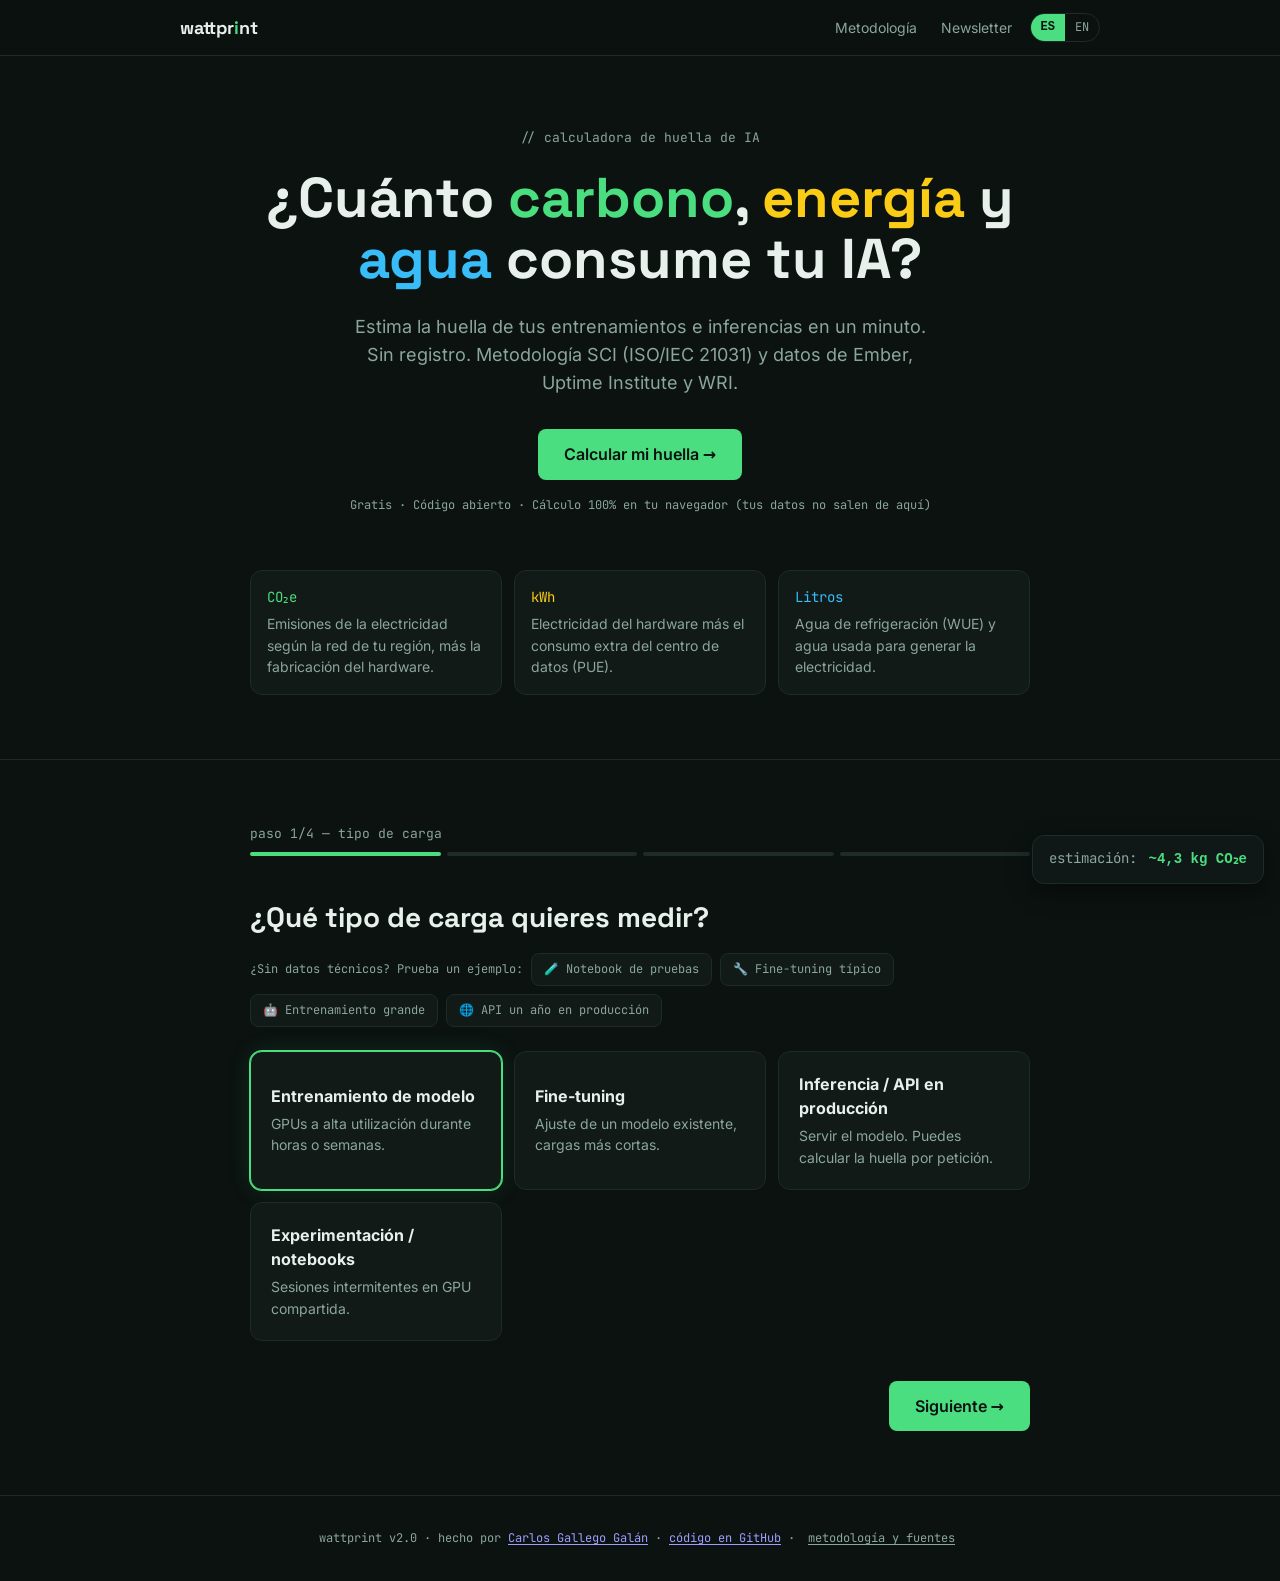
==== commit 66a6edb9: "Wattprint: datos de carbono 2025, modal y barras de desplazamiento nuevas Co-Authored-By: Claude Opu" ====
--- a/tool/wattprint/index.html
+++ b/tool/wattprint/index.html
@@ -39,6 +39,13 @@
   color-scheme:dark;
 }
 *{ box-sizing:border-box; margin:0; }
+/* Barras de desplazamiento finas y discretas */
+*{ scrollbar-width:thin; scrollbar-color:#2C3F37 transparent; }
+::-webkit-scrollbar{ width:10px; height:10px; }
+::-webkit-scrollbar-track{ background:transparent; }
+::-webkit-scrollbar-thumb{ background:#2C3F37; border-radius:99px; border:3px solid transparent; background-clip:padding-box; }
+::-webkit-scrollbar-thumb:hover{ background:#3F5A4F; border:3px solid transparent; background-clip:padding-box; }
+::-webkit-scrollbar-corner{ background:transparent; }
 html{ scroll-behavior:smooth; }
 body{ background:var(--base); color:var(--ink); font-family:var(--f-body);
       line-height:1.55; -webkit-font-smoothing:antialiased; }
@@ -163,7 +170,10 @@
   align-items:center; justify-content:center;
   background:rgba(11,18,16,.82); backdrop-filter:blur(4px); }
 .modal-backdrop.open{ display:flex; animation:fadeUp .2s ease both; }
-.modal{ max-width:620px; width:100%; max-height:84vh; overflow-y:auto; padding:28px; }
+.modal{ max-width:640px; width:100%; max-height:84vh; display:flex; flex-direction:column; overflow:hidden; padding:0; }
+.modal-head{ display:flex; justify-content:space-between; align-items:flex-start; padding:24px 28px 12px; border-bottom:1px solid var(--line); }
+.modal-body p+p{ margin-top:10px; }
+.modal-body{ overflow-y:auto; padding:16px 28px 28px; overscroll-behavior:contain; }
 .modal h3{ font-family:var(--f-display); font-size:20px; }
 .modal .src{ font-size:13.5px; color:var(--muted); line-height:1.65; }
 .modal .src strong{ color:var(--ink); }
@@ -390,7 +400,7 @@
     <!-- PASO 3 · región -->
     <div class="step" data-step="3">
       <h2 class="h2" data-i="s3_h">¿Dónde está el centro de datos?</h2>
-      <p class="muted" style="margin-top:8px" data-i="s3_p">La red eléctrica de cada país cambia el carbono hasta 20 veces, y también el agua que se gasta al generar la electricidad.</p>
+      <p class="muted" style="margin-top:8px" data-i="s3_p">La red eléctrica de cada país puede multiplicar el carbono por más de 20, y también el agua que se gasta al generar la electricidad.</p>
       <p class="note" data-i="s3_tip">💡 ¿Usas APIs de OpenAI o Anthropic, o no lo sabes? "EE. UU. Este (Virginia)" o "Media mundial" son buenas aproximaciones.</p>
       <select id="region" class="field" style="margin-top:24px" data-ia="aria-label:s3_h"></select>
     </div>
@@ -528,13 +538,14 @@
 <!-- ============================================================ MODAL METODOLOGÍA -->
 <div id="methodModal" class="modal-backdrop" role="dialog" aria-modal="true" aria-labelledby="methodTitle">
   <div class="modal card">
-    <div style="display:flex;justify-content:space-between;align-items:flex-start">
+    <div class="modal-head">
       <h3 id="methodTitle" data-i="m_h">Metodología y fuentes</h3>
       <button id="closeMethod" class="muted" style="font-size:24px;line-height:1" data-ia="aria-label:close">×</button>
     </div>
-    <div class="src" style="margin-top:16px;display:grid;gap:12px">
+    <div class="modal-body src" style="display:grid;gap:12px">
       <div data-i="m_body"></div>
       <div id="srcTable"></div>
+      <p id="srcUpdated" class="mono" style="font-size:12px"></p>
       <div data-i="m_body2"></div>
     </div>
   </div>
@@ -557,29 +568,34 @@
    1 · DATOS
    REGIONS: [id, nombre ES, nombre EN, gCO2e/kWh, año Ember,
              intensidad aproximada?, L/kWh agua de generación, agua aproximada?]
+   Carbono: Ember (vía Our World in Data); se actualiza solo cada mes con
+   scripts/update-data.mjs (GitHub Actions).
    Agua de generación: WRI (Reig et al., 2020), consumo medio de la red por
    país (EE. UU. por subred eGRID), gal/kWh × 3,785. Si el país no está en
    el estudio se usa la media mundial (marcado como aproximado).
 ============================================================ */
 const DATA = {
-  REGIONS: [
-    ['world', 'Media mundial',            'World average',          473, '2024', false, 4.81, false],
-    ['no',    'Noruega',                  'Norway',                  30, '2023', false, 6.66, false],
-    ['se',    'Suecia',                   'Sweden',                  41, '2023', false, 6.02, false],
-    ['fr',    'Francia',                  'France',                  56, '2023', false, 3.67, false],
-    ['usw',   'EE. UU. Oeste (Oregón)',   'US West (Oregon)',       130, '2023', true,  9.50, false],
-    ['es',    'España',                   'Spain',                  174, '2023', false, 6.21, false],
-    ['eu',    'Media UE',                 'EU average',             213, '2024', false, 4.81, true ],
-    ['uk',    'Reino Unido',              'United Kingdom',         238, '2023', false, 2.35, false],
-    ['ie',    'Irlanda',                  'Ireland',                290, '2023', true,  1.48, false],
-    ['use',   'EE. UU. Este (Virginia)',  'US East (Virginia)',     360, '2023', true,  2.38, false],
-    ['de',    'Alemania',                 'Germany',                371, '2023', false, 1.93, false],
-    ['sg',    'Singapur',                 'Singapore',              417, '2023', false, 4.81, true ],
-    ['jp',    'Japón',                    'Japan',                  460, '2023', true,  2.31, false],
-    ['cn',    'China',                    'China',                  560, '2024', false, 6.02, false],
-    ['in',    'India',                    'India',                  632, '2022', false, 3.44, false],
-    ['pl',    'Polonia',                  'Poland',                 662, '2023', false, 2.50, false],
+  REGIONS: [ /*REGIONS:START*/
+    ['world',  'Media mundial',             'World average',              458, '2025', false, 4.81, false],
+    ['no',     'Noruega',                   'Norway',                      28, '2025', false, 6.66, false],
+    ['se',     'Suecia',                    'Sweden',                      35, '2025', false, 6.02, false],
+    ['fr',     'Francia',                   'France',                      41, '2025', false, 3.67, false],
+    ['es',     'España',                    'Spain',                      154, '2025', false, 6.21, false],
+    ['usw',    'EE. UU. Oeste (Oregón)',    'US West (Oregon)',           200, '2025', true , 9.50, false],
+    ['eu',     'Media UE',                  'EU average',                 210, '2025', false, 4.81, true ],
+    ['uk',     'Reino Unido',               'United Kingdom',             217, '2025', false, 2.35, false],
+    ['ie',     'Irlanda',                   'Ireland',                    257, '2025', false, 1.48, false],
+    ['de',     'Alemania',                  'Germany',                    330, '2025', false, 1.93, false],
+    ['use',    'EE. UU. Este (Virginia)',   'US East (Virginia)',         357, '2025', true , 2.38, false],
+    ['us',     'EE. UU. (media)',           'United States (average)',    384, '2025', false, 3.14, false],
+    ['jp',     'Japón',                     'Japan',                      477, '2025', false, 2.31, false],
+    ['sg',     'Singapur',                  'Singapore',                  497, '2025', false, 4.81, true ],
+    ['cn',     'China',                     'China',                      525, '2025', false, 6.02, false],
+    ['pl',     'Polonia',                   'Poland',                     589, '2025', false, 2.50, false],
+    ['in',     'India',                     'India',                      670, '2025', false, 3.44, false],
+  /*REGIONS:END*/
   ],
+  UPDATED: '2026-10-25', // fecha de la última actualización de datos de carbono (scripts/update-data.mjs)
   CLEAN_ID: 'no',        // región usada por el reto "región más limpia"
   PUE_HYPER: 1.12, WUE_HYPER: 0.65,
   EMBODIED_KG: 300,      // kg CO2e por acelerador (ver metodología)
@@ -639,7 +655,7 @@
   reps_l:'¿Cuántas veces al año se repite?',
   reps_d:'Para la vista anual. Un servicio que funciona todo el mes, 12 veces; un entrenamiento único, 1.',
   s3_h:'¿Dónde está el centro de datos?',
-  s3_p:'La red eléctrica de cada país cambia el carbono hasta 20 veces, y también el agua que se gasta al generar la electricidad.',
+  s3_p:'La red eléctrica de cada país puede multiplicar el carbono por más de 20, y también el agua que se gasta al generar la electricidad.',
   s3_tip:'💡 ¿Usas APIs de OpenAI o Anthropic, o no lo sabes? "EE. UU. Este (Virginia)" o "Media mundial" son buenas aproximaciones.',
   s4_h:'¿Qué tipo de centro de datos?', s4_p:'La eficiencia energética (PUE) y el uso de agua (WUE) varían mucho entre operadores.',
   s4_tip:'💡 Regla simple: AWS, Google Cloud o Azure → "Cloud hyperscale". Servidores propios o proveedor local → "Centro de datos medio".',
@@ -661,7 +677,7 @@
   eq_home:'de electricidad de un hogar medio', months:'{n} meses', days2:'{n} días',
   ch_h:'Retos de optimización', ch_p:'Marca los que podrías aplicar y mira cómo cambia tu huella.',
   ch_total:'Ahorro total: −{p}% CO₂e',
-  ch_region:'Mover a la región más limpia', ch_region_d:'Red de Noruega (30 g/kWh). Ojo: con tanta hidráulica, el agua de generación sube.',
+  ch_region:'Mover a la región más limpia', ch_region_d:'Red de Noruega ({g} g/kWh). Ojo: con tanta hidráulica, el agua de generación sube.',
   ch_hyper:'Migrar a cloud hyperscale eficiente', ch_hyper_d:'PUE 1,54 → 1,12 y WUE 1,9 → 0,65 L/kWh.',
   ch_auto:'Auto-scaling y right-sizing', ch_auto_d:'Apagar y dimensionar instancias según la demanda real (−25 % energía).',
   ch_quant:'Precisión mixta / cuantización', ch_quant_d:'FP16-INT8 donde no penalice la calidad del modelo (−30 % energía).',
@@ -689,13 +705,14 @@
   m_h:'Metodología y fuentes',
   m_body:`<p><strong>Marco:</strong> especificación <strong>Software Carbon Intensity (SCI)</strong> de la Green Software Foundation, publicada como norma ISO/IEC 21031:2024: <code>SCI = ((E × I) + M) por R</code>. E es la energía, I la intensidad de carbono de la red, M la huella de fabricación del hardware y R la unidad funcional (una ejecución o una petición).</p>
 <p><strong>Energía (E):</strong> <code class="t-energy">kWh = TDP × unidades × horas × utilización ÷ 1000 × PUE</code>. TDP según el fabricante (NVIDIA). La utilización media por tipo de carga (0,40–0,85) es una hipótesis de trabajo: si has medido el consumo, usa la opción «Tengo kWh medidos», que sustituye la estimación por tu dato. PUE: media del sector <strong>1,54</strong> (Uptime Institute, Global Data Center Survey 2025); flotas hyperscale 1,08–1,12 (Google informa 1,10). Usamos 1,12 para cloud hyperscale.</p>
-<p><strong>Carbono (I):</strong> intensidad media de la red de cada país, de <strong>Ember</strong> (licencia CC BY 4.0; año de datos en la tabla). Las regiones cloud subnacionales (Virginia, Oregón) y algunas otras se marcan como aproximadas. Se usa la intensidad de la red física (método location-based), como pide SCI: no se descuentan compras de renovables ni compensaciones.</p>`,
+<p><strong>Carbono (I):</strong> intensidad media de la red de cada país en su ciclo de vida, de <strong>Ember</strong> (Yearly Electricity Data, licencia CC BY 4.0), tal como la republica Our World in Data. Virginia y Oregón usan los datos de Ember por estado de EE. UU. y se marcan como aproximadas, porque una región cloud no coincide exactamente con el estado. Los datos se actualizan solos cada mes. Se usa la intensidad de la red física (método location-based), como pide SCI: no se descuentan compras de renovables ni compensaciones.</p>`,
   m_body2:`<p><strong>Agua de refrigeración:</strong> <code class="t-water">litros = kWh de servidores × WUE</code>. Media del sector ≈ <strong>1,9 L/kWh</strong> (EESI, 2024). Hyperscale: Google 0,80 y Microsoft 0,49 L/kWh (informes de sostenibilidad 2024) → usamos 0,65.</p>
 <p><strong>Agua de generación eléctrica:</strong> <code class="t-water">litros = kWh totales × factor de agua de la red</code>. Factores de consumo de agua de la red de cada país de <strong>WRI</strong>, <em>Guidance for Calculating Water Use Embedded in Purchased Electricity</em> (Reig et al., 2020; mix de generación de 2016, incluye la evaporación de los embalses hidroeléctricos). Es el mismo marco que usan Li et al. en <em>Making AI Less "Thirsty"</em> (agua de alcance 1 y 2). Por eso los países con mucha hidráulica, como Noruega, tienen poco carbono pero más agua.</p>
 <p><strong>Fabricación (M):</strong> ≈ <strong>300 kg CO₂e por acelerador</strong> (chip, placa y parte proporcional del servidor), repartidos en la vida útil elegida (4–6 años). Orden de magnitud a partir de Luccioni et al. (2022) y del Semiconductor Climate Consortium (2025: 20–25 kg solo el chip avanzado). Las grandes nubes amortizan sus servidores en 5–6 años (informes anuales 2025 de Amazon y Meta).</p>
 <p><strong>Retos:</strong> región limpia (red de Noruega) · hyperscale (PUE 1,54→1,12, WUE 1,9→0,65) · auto-scaling −25 % energía · precisión mixta/cuantización −30 % energía · carbon-aware scheduling −15 % intensidad. Son reducciones de referencia para comparar, no garantías.</p>
 <p><strong>Equivalencias:</strong> coche de gasolina ≈170 g CO₂/km · carga de smartphone ≈0,0127 kWh (EPA) · árbol ≈21 kg CO₂/año · ducha de 10 min ≈60 L · hogar medio ≈270 kWh/mes.</p>
 <p style="border-top:1px solid var(--line);padding-top:12px">Son estimaciones de orden de magnitud, no una medición certificada. Proyecto independiente, sin relación con la Green Software Foundation, Ember, WRI ni los proveedores citados.</p>`,
+  m_upd:'Datos de carbono actualizados el {d}.',
   m_tbl_r:'Región', m_tbl_c:'gCO₂e/kWh (Ember, año)', m_tbl_w:'L/kWh agua de generación (WRI)', approx:'≈',
   sci_r_run:'1 ejecución', sci_r_req:'{n} peticiones', sci_per_run:'kg CO₂e / ejecución', sci_per_req:'g CO₂e / petición',
   sci_E:'E (energía)', sci_I:'I (intensidad de la red)', sci_M:'M (fabricación amortizada)', sci_R:'R (unidad funcional)',
@@ -705,7 +722,7 @@
   rp_ch_none:'No se ha marcado ningún reto de optimización.', rp_ch_on:'Retos aplicados: {list}. Resultado optimizado:',
   rp_meth:'Método y fuentes', rp_lim:'Limitaciones',
   rp_lim_t:'Estimación de orden de magnitud, no una medición certificada. La energía se estima con el TDP y una utilización media salvo que se introduzcan kWh medidos. Los factores de agua de generación son medias nacionales (mix de 2016). La huella de fabricación es una aproximación por acelerador.',
-  rp_meth_t:'Software Carbon Intensity (SCI, ISO/IEC 21031): SCI = ((E × I) + M) por R. Carbono de la red: Ember (CC BY 4.0), método location-based. PUE: Uptime Institute 2025. WUE: EESI 2024; Google y Microsoft 2024. Agua de generación: WRI, Reig et al. 2020. Fabricación: Luccioni et al. 2022; Semiconductor Climate Consortium 2025.',
+  rp_meth_t:'Software Carbon Intensity (SCI, ISO/IEC 21031): SCI = ((E × I) + M) por R. Carbono de la red: Ember (CC BY 4.0, vía Our World in Data), método location-based, datos de {year}. PUE: Uptime Institute 2025. WUE: EESI 2024; Google y Microsoft 2024. Agua de generación: WRI, Reig et al. 2020. Fabricación: Luccioni et al. 2022; Semiconductor Climate Consortium 2025.',
   in_wl:'Tipo de carga', in_mode:'Energía', in_mode_est:'Estimada: {gpu}, utilización {u}', in_mode_meas:'Medida: {k} kWh de servidores',
   in_units:'Aceleradores / instancias', in_hours:'Horas', in_region:'Región', in_dc:'Centro de datos', in_life:'Vida útil del hardware',
   in_reqs:'Peticiones', in_reps:'Repeticiones al año', years:'{n} años',
@@ -746,7 +763,7 @@
   reps_l:'How many times a year does it run?',
   reps_d:'For the annual view. A service running all month: 12. A one-off training run: 1.',
   s3_h:'Where is the data centre?',
-  s3_p:'Each country\'s grid can change the carbon by up to 20×, and also the water used to generate the electricity.',
+  s3_p:'Each country\'s grid can change the carbon by more than 20×, and also the water used to generate the electricity.',
   s3_tip:'💡 Using OpenAI or Anthropic APIs, or not sure? "US East (Virginia)" or "World average" are good approximations.',
   s4_h:'What kind of data centre?', s4_p:'Energy efficiency (PUE) and water use (WUE) vary a lot between operators.',
   s4_tip:'💡 Rule of thumb: AWS, Google Cloud or Azure → "Hyperscale cloud". Your own servers or a local provider → "Average data centre".',
@@ -768,7 +785,7 @@
   eq_home:'of electricity for an average home', months:'{n} months', days2:'{n} days',
   ch_h:'Optimisation challenges', ch_p:'Tick the ones you could apply and see how your footprint changes.',
   ch_total:'Total saving: −{p}% CO₂e',
-  ch_region:'Move to the cleanest region', ch_region_d:'Norway\'s grid (30 g/kWh). Note: with so much hydropower, generation water goes up.',
+  ch_region:'Move to the cleanest region', ch_region_d:'Norway\'s grid ({g} g/kWh). Note: with so much hydropower, generation water goes up.',
   ch_hyper:'Move to an efficient hyperscale cloud', ch_hyper_d:'PUE 1.54 → 1.12 and WUE 1.9 → 0.65 L/kWh.',
   ch_auto:'Auto-scaling and right-sizing', ch_auto_d:'Turn off and size instances to real demand (−25% energy).',
   ch_quant:'Mixed precision / quantisation', ch_quant_d:'FP16-INT8 where it doesn\'t hurt model quality (−30% energy).',
@@ -796,13 +813,14 @@
   m_h:'Methodology and sources',
   m_body:`<p><strong>Framework:</strong> the Green Software Foundation's <strong>Software Carbon Intensity (SCI)</strong> specification, published as ISO/IEC 21031:2024: <code>SCI = ((E × I) + M) per R</code>. E is energy, I the grid carbon intensity, M the hardware manufacturing footprint and R the functional unit (one run or one request).</p>
 <p><strong>Energy (E):</strong> <code class="t-energy">kWh = TDP × units × hours × utilisation ÷ 1000 × PUE</code>. TDP from the manufacturer (NVIDIA). Average utilisation by workload (0.40–0.85) is a working assumption: if you have measured consumption, use "I have measured kWh", which replaces the estimate with your figure. PUE: industry average <strong>1.54</strong> (Uptime Institute, Global Data Center Survey 2025); hyperscale fleets 1.08–1.12 (Google reports 1.10). We use 1.12 for hyperscale cloud.</p>
-<p><strong>Carbon (I):</strong> average grid intensity by country from <strong>Ember</strong> (CC BY 4.0 licence; data year in the table). Sub-national cloud regions (Virginia, Oregon) and a few others are marked as approximate. We use the physical grid intensity (location-based), as SCI requires: renewable purchases and offsets are not deducted.</p>`,
+<p><strong>Carbon (I):</strong> average lifecycle grid intensity by country from <strong>Ember</strong> (Yearly Electricity Data, CC BY 4.0 licence), as republished by Our World in Data. Virginia and Oregon use Ember's US state data and are marked as approximate, because a cloud region does not exactly match the state. The data updates itself every month. We use the physical grid intensity (location-based), as SCI requires: renewable purchases and offsets are not deducted.</p>`,
   m_body2:`<p><strong>Cooling water:</strong> <code class="t-water">litres = server kWh × WUE</code>. Industry average ≈ <strong>1.9 L/kWh</strong> (EESI, 2024). Hyperscale: Google 0.80 and Microsoft 0.49 L/kWh (2024 sustainability reports) → we use 0.65.</p>
 <p><strong>Electricity generation water:</strong> <code class="t-water">litres = total kWh × grid water factor</code>. Grid water consumption factors by country from <strong>WRI</strong>, <em>Guidance for Calculating Water Use Embedded in Purchased Electricity</em> (Reig et al., 2020; 2016 generation mix, includes hydropower reservoir evaporation). It is the same framework used by Li et al. in <em>Making AI Less "Thirsty"</em> (scope 1 and 2 water). That is why hydro-heavy countries such as Norway have low carbon but more water.</p>
 <p><strong>Manufacturing (M):</strong> ≈ <strong>300 kg CO₂e per accelerator</strong> (chip, board and a share of the server), spread over the chosen lifetime (4–6 years). Order of magnitude from Luccioni et al. (2022) and the Semiconductor Climate Consortium (2025: 20–25 kg for the advanced chip alone). Large clouds depreciate servers over 5–6 years (Amazon and Meta 2025 annual reports).</p>
 <p><strong>Challenges:</strong> clean region (Norway's grid) · hyperscale (PUE 1.54→1.12, WUE 1.9→0.65) · auto-scaling −25% energy · mixed precision/quantisation −30% energy · carbon-aware scheduling −15% intensity. These are reference reductions for comparison, not guarantees.</p>
 <p><strong>Equivalences:</strong> petrol car ≈170 g CO₂/km · smartphone charge ≈0.0127 kWh (EPA) · tree ≈21 kg CO₂/year · 10-minute shower ≈60 L · average home ≈270 kWh/month.</p>
 <p style="border-top:1px solid var(--line);padding-top:12px">These are order-of-magnitude estimates, not certified measurements. Independent project, not affiliated with the Green Software Foundation, Ember, WRI or any provider mentioned.</p>`,
+  m_upd:'Carbon data updated on {d}.',
   m_tbl_r:'Region', m_tbl_c:'gCO₂e/kWh (Ember, year)', m_tbl_w:'L/kWh generation water (WRI)', approx:'≈',
   sci_r_run:'1 run', sci_r_req:'{n} requests', sci_per_run:'kg CO₂e / run', sci_per_req:'g CO₂e / request',
   sci_E:'E (energy)', sci_I:'I (grid intensity)', sci_M:'M (amortised manufacturing)', sci_R:'R (functional unit)',
@@ -812,7 +830,7 @@
   rp_ch_none:'No optimisation challenge was selected.', rp_ch_on:'Challenges applied: {list}. Optimised result:',
   rp_meth:'Method and sources', rp_lim:'Limitations',
   rp_lim_t:'Order-of-magnitude estimate, not a certified measurement. Energy is estimated from TDP and an average utilisation unless measured kWh are entered. Generation water factors are national averages (2016 mix). The manufacturing footprint is a per-accelerator approximation.',
-  rp_meth_t:'Software Carbon Intensity (SCI, ISO/IEC 21031): SCI = ((E × I) + M) per R. Grid carbon: Ember (CC BY 4.0), location-based. PUE: Uptime Institute 2025. WUE: EESI 2024; Google and Microsoft 2024. Generation water: WRI, Reig et al. 2020. Manufacturing: Luccioni et al. 2022; Semiconductor Climate Consortium 2025.',
+  rp_meth_t:'Software Carbon Intensity (SCI, ISO/IEC 21031): SCI = ((E × I) + M) per R. Grid carbon: Ember (CC BY 4.0, via Our World in Data), location-based, {year} data. PUE: Uptime Institute 2025. WUE: EESI 2024; Google and Microsoft 2024. Generation water: WRI, Reig et al. 2020. Manufacturing: Luccioni et al. 2022; Semiconductor Climate Consortium 2025.',
   in_wl:'Workload', in_mode:'Energy', in_mode_est:'Estimated: {gpu}, utilisation {u}', in_mode_meas:'Measured: {k} kWh at the servers',
   in_units:'Accelerators / instances', in_hours:'Hours', in_region:'Region', in_dc:'Data centre', in_life:'Hardware lifetime',
   in_reqs:'Requests', in_reps:'Runs per year', years:'{n} years',
@@ -977,6 +995,7 @@
 function buildSrcTable(){
   $('srcTable').innerHTML=`<table><tr><th>${t('m_tbl_r')}</th><th>${t('m_tbl_c')}</th><th>${t('m_tbl_w')}</th></tr>`+
     DATA.REGIONS.map(r=>`<tr><td>${regionName(r)}${r[5]?' ≈':''}</td><td>${r[3]} · ${r[4]}</td><td>${r[7]?'≈ ':''}${dec(r[6])}</td></tr>`).join('')+'</table>';
+  $('srcUpdated').textContent=tf('m_upd',{d:new Date(DATA.UPDATED+'T12:00:00Z').toLocaleDateString(loc(),{year:'numeric',month:'long',day:'numeric'})});
 }
 
 /* ============================================================
@@ -1055,7 +1074,7 @@
   $('challenges').innerHTML=CHALLENGES.map(ch=>`
     <label class="challenge ${state.active.has(ch.id)?'on':''}" data-ch="${ch.id}">
       <input type="checkbox" ${state.active.has(ch.id)?'checked':''} aria-label="${t('ch_'+ch.id)}">
-      <div><b>${t('ch_'+ch.id)}</b><span>${t('ch_'+ch.id+'_d')}</span></div>
+      <div><b>${t('ch_'+ch.id)}</b><span>${tf('ch_'+ch.id+'_d',{g:regionById(DATA.CLEAN_ID)[3]})}</span></div>
       <span class="save" data-save></span>
     </label>`).join('');
   document.querySelectorAll('.challenge').forEach(el=>{
@@ -1195,7 +1214,7 @@
       ${resultRows(base).map((row,i)=>`<tr><td>${row[0].replace(/^  /,'&nbsp;&nbsp;· ')}</td><td class="n">${fmt(row[1])}</td>${has?`<td class="n">${fmt(resultRows(opt)[i][1])}</td>`:''}<td>${row[2]}</td></tr>`).join('')}</table>
     ${unit}
     <h2>${t('rp_ch')}</h2><p>${has?tf('rp_ch_on',{list:[...state.active].map(id=>t('ch_'+id)).join(', ')})+` <b>${fmt(opt.co2)} kg CO₂e · ${fmt(opt.kwh)} kWh · ${fmt(opt.water)} L</b> (−${Math.round((1-opt.co2/base.co2)*100)}% CO₂e).`:t('rp_ch_none')}</p>
-    <h2>${t('rp_meth')}</h2><p class="small">${t('rp_meth_t')}</p>
+    <h2>${t('rp_meth')}</h2><p class="small">${tf('rp_meth_t',{year:regionById(state.region)[4]})}</p>
     <h2>${t('rp_lim')}</h2><p class="small">${t('rp_lim_t')}</p>`;
   toast(t('t_pdf'));
   setTimeout(()=>window.print(),150);
@@ -1219,7 +1238,7 @@
   if(state.reps>1){ const r=has?opt:base, n=state.reps;
     lines.push([q('CO₂e / year'),num(r.co2*n),q('kg')].join(sep), [q('Energy / year'),num(r.kwh*n),q('kWh')].join(sep), [q('Water / year'),num(r.water*n),q('L')].join(sep)); }
   lines.push('');
-  lines.push(q(t('rp_meth_t'))); lines.push(q(t('rp_lim_t'))); lines.push(q('Wattprint v2.0 · '+CONFIG.shareUrl));
+  lines.push(q(tf('rp_meth_t',{year:regionById(state.region)[4]}))); lines.push(q(t('rp_lim_t'))); lines.push(q('Wattprint v2.0 · '+CONFIG.shareUrl));
   const blob=new Blob(['﻿'+lines.join('\r\n')],{type:'text/csv;charset=utf-8'});
   const url=URL.createObjectURL(blob), a=document.createElement('a');
   a.href=url; a.download=t('csv_name'); document.body.appendChild(a); a.click(); a.remove();
@@ -1346,7 +1365,7 @@
   if(!p.has('h')) return false;
   const legacy={w:['train','ft','inf','exp'],g:['h100','a100','v100','t4','cpu','avg'],d:['hyper','avg']};
   const val=(k)=>{ const v=p.get(k); return /^\d+$/.test(v||'') && legacy[k] ? legacy[k][+v] : v; };
-  let r=p.get('r'); if(/^\d+$/.test(r||'')) r=DATA.REGIONS[+r]?.[0];
+  let r=p.get('r'); if(/^\d+$/.test(r||'')) r=['world','no','se','fr','usw','es','eu','uk','ie','use','de','sg','jp','cn','in','pl'][+r]; // enlaces de la v1
   applyConfig({ w:val('w'), g:val('g'), d:val('d'), m:p.get('m'), k:p.get('k'), l:p.get('l'),
     u:p.get('u'), h:p.get('h'), r, q:p.get('q'), y:p.get('y'), c:(p.get('c')||'').split('.').filter(Boolean) });
   return true;
